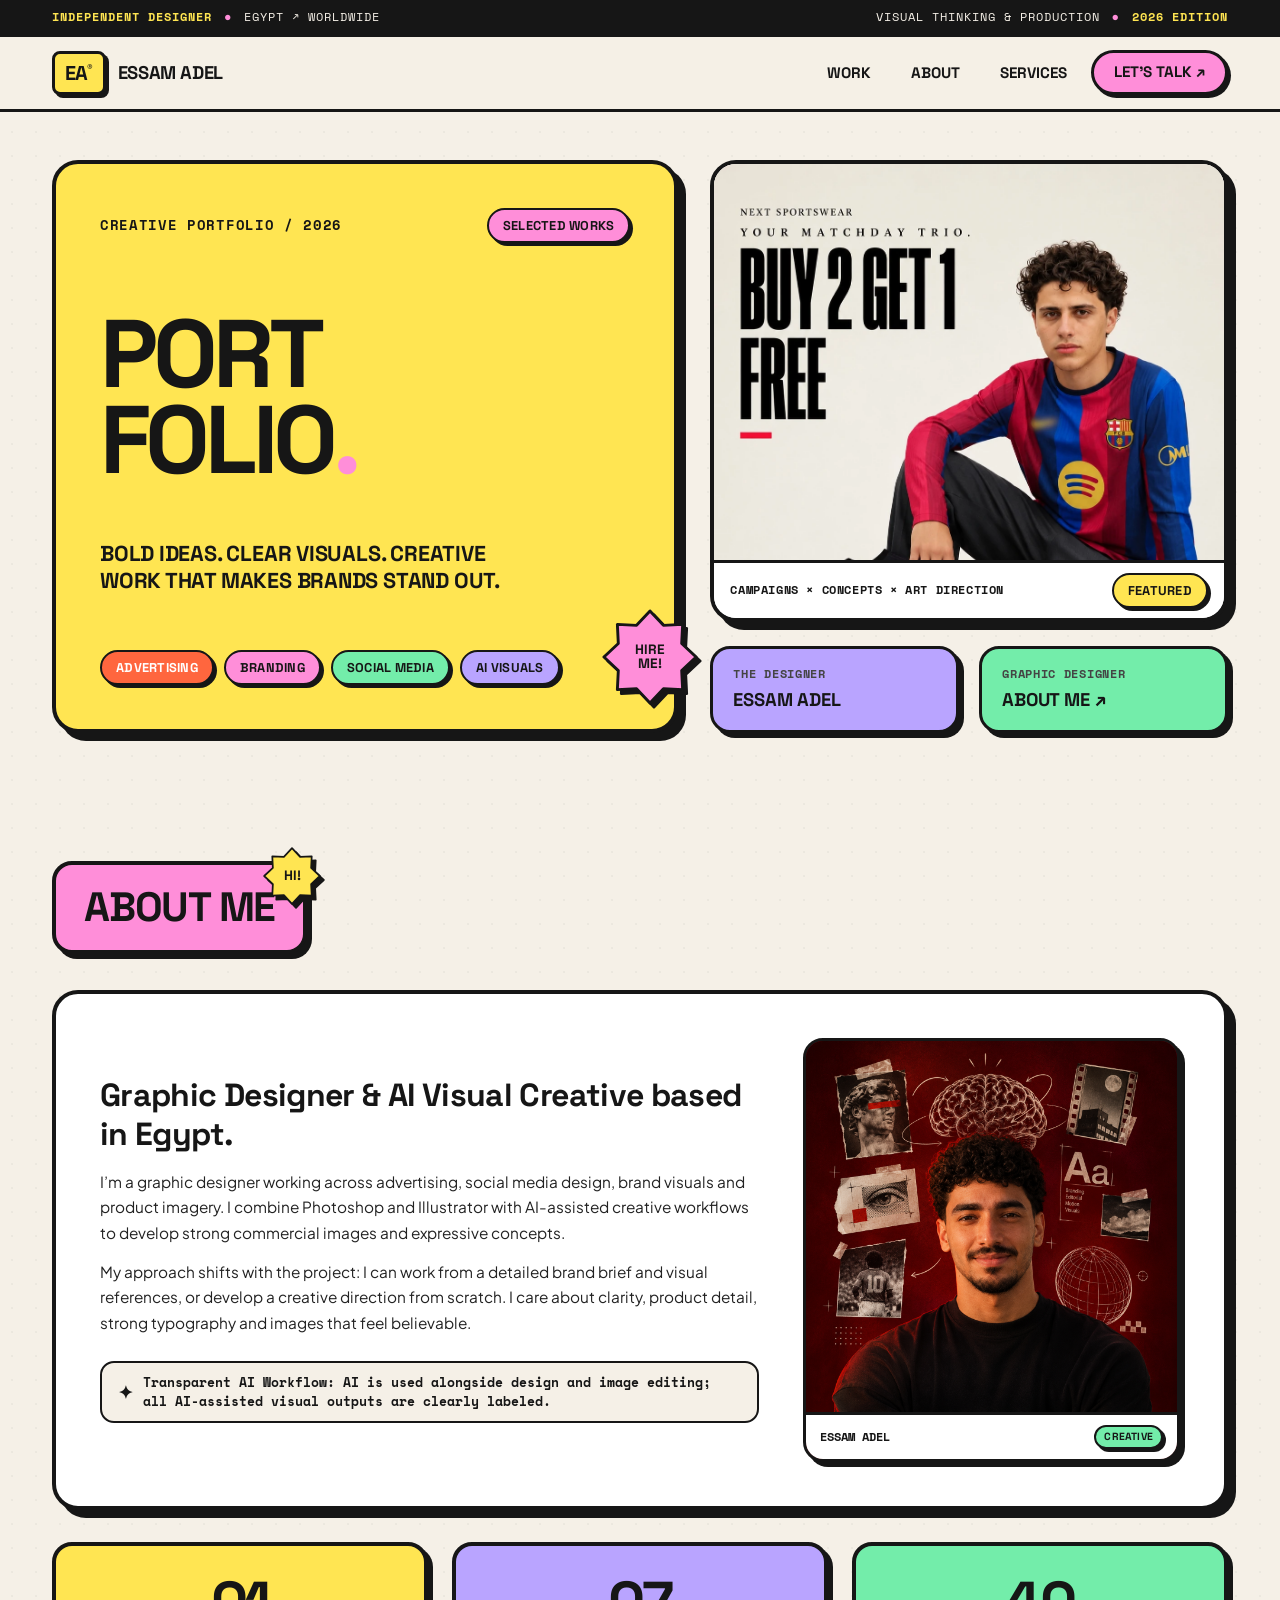
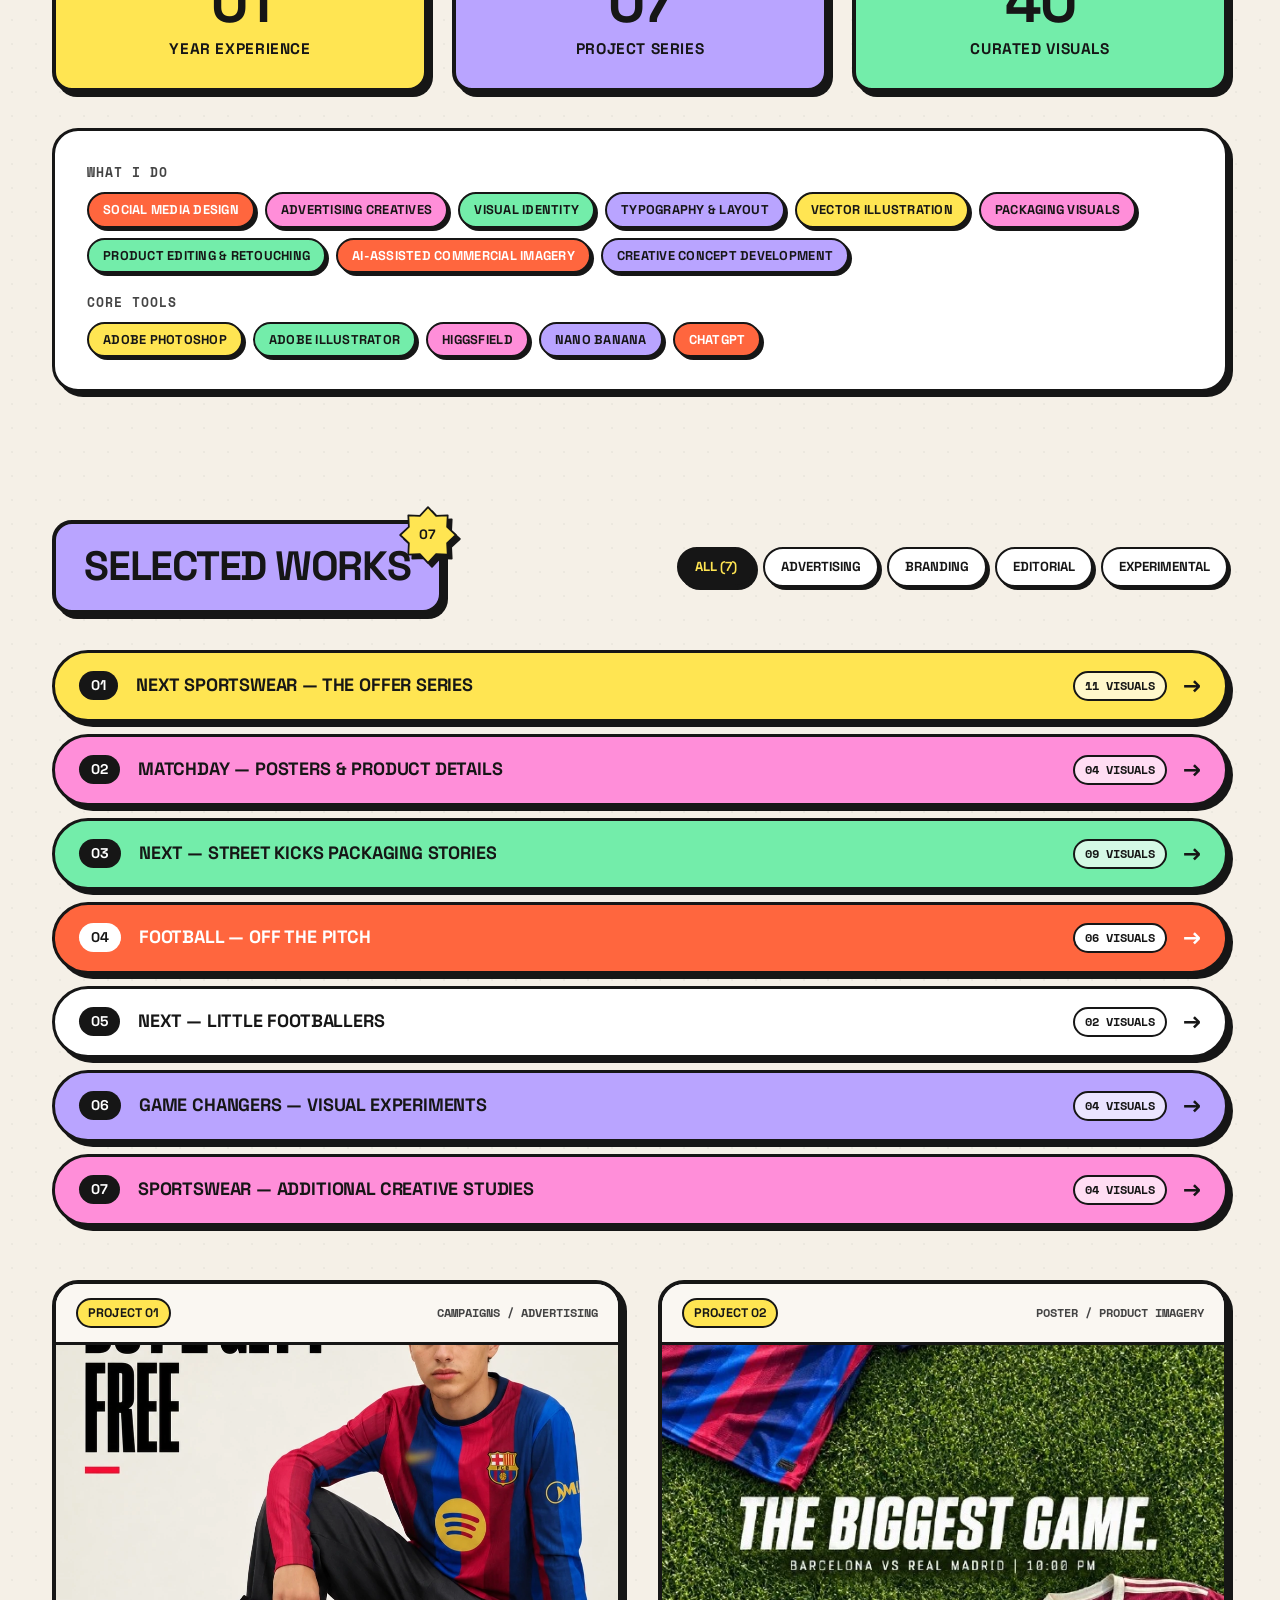
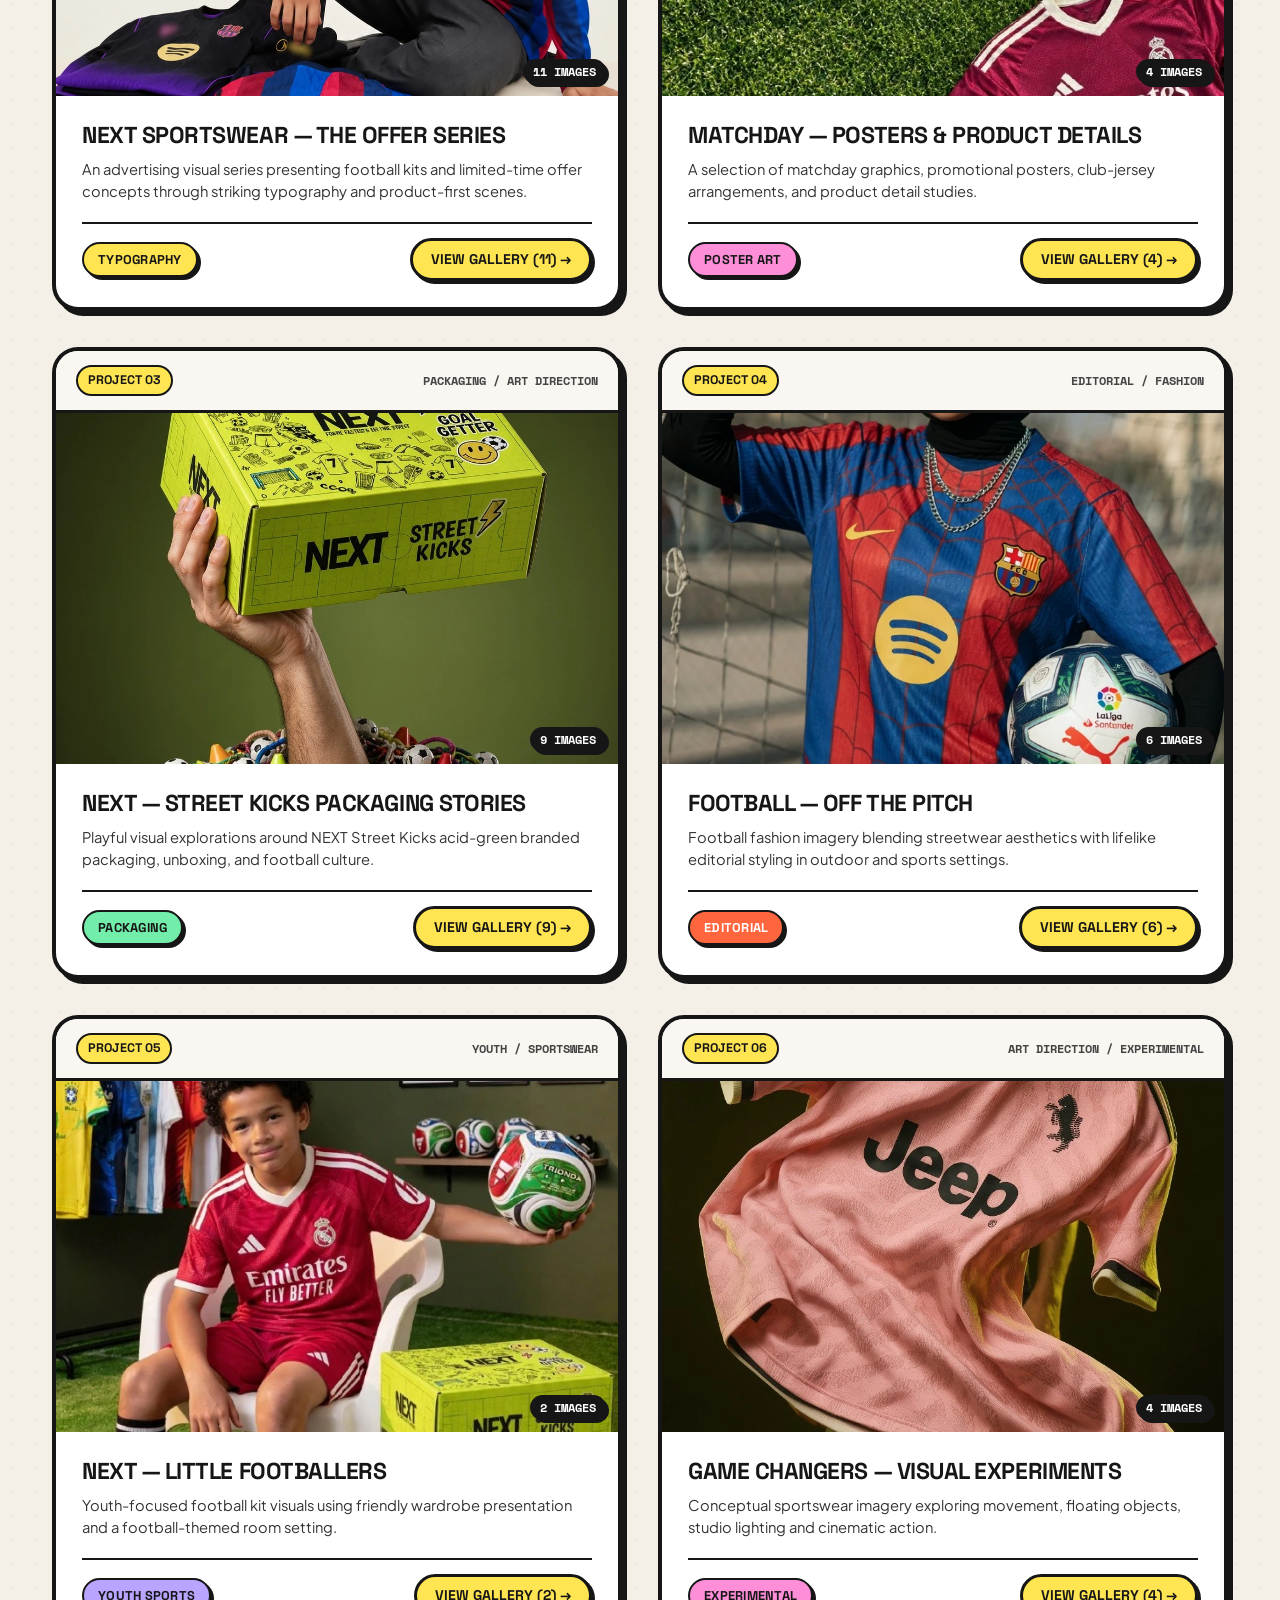
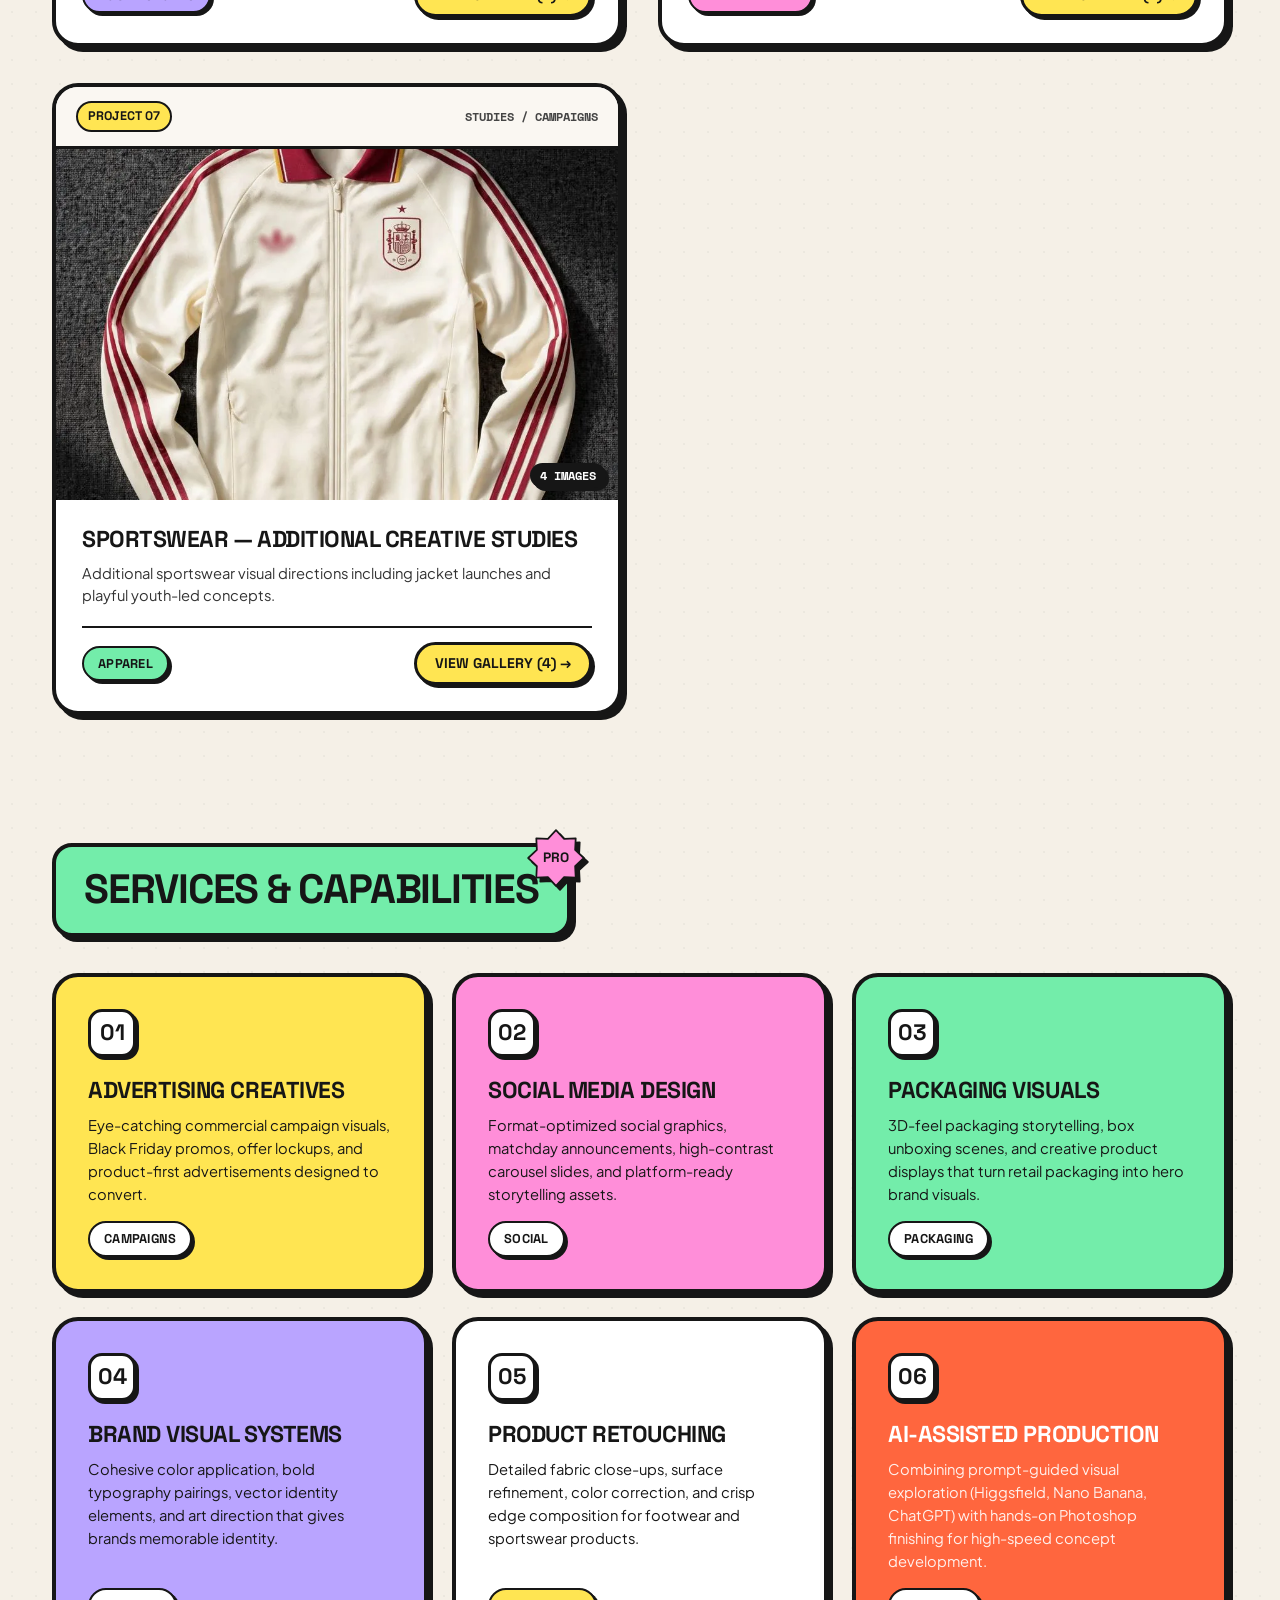
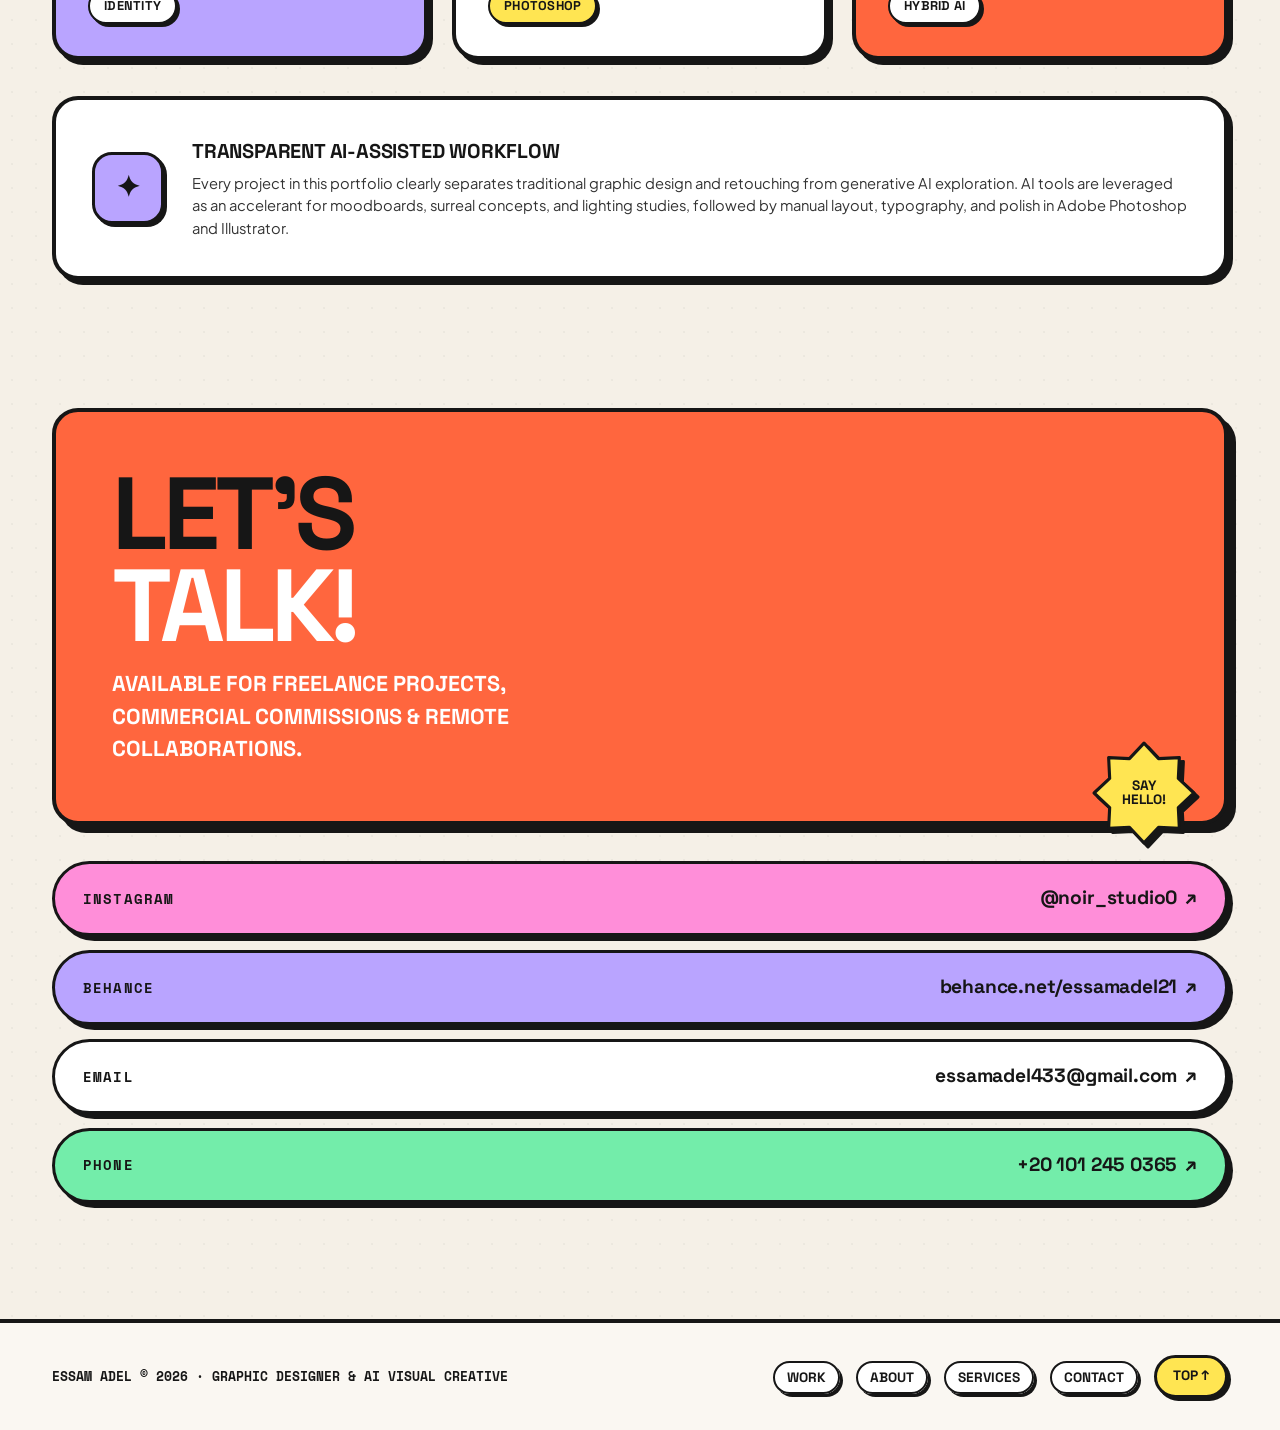
==== index.html @ 29ba4c1a "Fix GitHub Pages relative asset and page paths in index.html" ====
<!DOCTYPE html>
<html lang="en">
<head>
  <meta charset="UTF-8">
  <meta name="viewport" content="width=device-width, initial-scale=1.0">
  <title>Essam Adel — Graphic Designer & AI Visual Creative</title>
  <meta name="description" content="Portfolio of Essam Adel, Graphic Designer & AI Visual Creative based in Egypt. Specializing in advertising creatives, social media design, brand imagery, and AI-assisted commercial visuals.">
  <meta name="keywords" content="Essam Adel, Graphic Designer, AI Visual Creative, Sportswear Design, Advertising Creatives, Egypt Designer, Photoshop, Illustrator, Higgsfield">
  <meta name="author" content="Essam Adel">

  <!-- Open Graph / Meta -->
  <meta property="og:type" content="website">
  <meta property="og:title" content="Essam Adel — Graphic Designer & AI Visual Creative">
  <meta property="og:description" content="Bold ideas. Clear visuals. Creative work that makes brands stand out. 8 project series across 43 curated visuals.">
  <meta property="og:image" content="assets/images/barcelona-buy2get1.webp">

  <!-- Favicon -->
  <link rel="icon" type="image/svg+xml" href="data:image/svg+xml,<svg xmlns='http://www.w3.org/2000/svg' viewBox='0 0 32 32'><rect width='32' height='32' rx='6' fill='%23FFE552' stroke='%23161616' stroke-width='3'/><text x='16' y='22' font-family='sans-serif' font-weight='900' font-size='16' text-anchor='middle' fill='%23161616'>EA</text></svg>">

  <!-- Stylesheet -->
  <link rel="stylesheet" href="styles.css">
</head>
<body>

  <!-- Top Announcement Ticker -->
  <aside class="top-ticker" aria-label="Announcement">
    <div class="container top-ticker-content">
      <div>
        <span class="ticker-accent">INDEPENDENT DESIGNER</span>
        <span class="ticker-dot">●</span>
        <span>EGYPT ↗ WORLDWIDE</span>
      </div>
      <div>
        <span>VISUAL THINKING &amp; PRODUCTION</span>
        <span class="ticker-dot">●</span>
        <span class="ticker-accent">2026 EDITION</span>
      </div>
    </div>
  </aside>

  <!-- Sticky Header -->
  <header class="site-header" id="top">
    <div class="container header-inner">
      <a href="index.html" class="logo-badge" aria-label="Essam Adel Home">
        <span class="ea-mark">EA<sup>®</sup></span>
        <span class="logo-name">ESSAM ADEL</span>
      </a>

      <!-- Desktop & Mobile Nav Menu -->
      <nav class="nav-menu-wrapper" aria-label="Main navigation">
        <ul class="nav-links">
          <li><a href="#work" class="nav-link">Work</a></li>
          <li><a href="#about" class="nav-link">About</a></li>
          <li><a href="#services" class="nav-link">Services</a></li>
          <li><a href="#contact" class="nav-cta">Let's Talk ↗</a></li>
        </ul>
      </nav>

      <!-- Mobile Hamburger Toggle -->
      <button class="mobile-toggle" type="button" aria-label="Toggle navigation menu" aria-expanded="false">
        <span></span>
        <span></span>
        <span></span>
      </button>
    </div>
  </header>

  <main>
    <!-- =======================================================================
         SECTION 1: HERO / COVER (Inspired by Reference Panel 1)
         ======================================================================= -->
    <section class="hero-section" aria-labelledby="hero-heading">
      <div class="container hero-grid">
        
        <!-- Left Giant Yellow Poster Card -->
        <article class="hero-yellow-card">
          <div class="hero-meta-top">
            <span class="hero-meta-tag">CREATIVE PORTFOLIO / 2026</span>
            <span class="pill-tag pink">SELECTED WORKS</span>
          </div>

          <h1 class="hero-main-title" id="hero-heading">
            PORT<br>FOLIO<span class="dot">.</span>
          </h1>

          <p class="hero-tagline">
            Bold ideas. Clear visuals. Creative work that makes brands stand out.
          </p>

          <div class="hero-tag-pills">
            <span class="pill-tag orange">Advertising</span>
            <span class="pill-tag pink">Branding</span>
            <span class="pill-tag mint">Social Media</span>
            <span class="pill-tag lavender">AI Visuals</span>
          </div>

          <!-- Overlapping Pink Starburst Sticker -->
          <div class="starburst-sticker hero-sticker-hire" aria-hidden="true">
            <svg viewBox="0 0 100 100">
              <polygon points="98,50 83,64 84,84 64,83 50,98 36,83 16,84 17,64 2,50 17,36 16,16 36,17 50,2 64,17 84,16 83,36" fill="#FF8ED9" stroke="#161616" stroke-width="3" stroke-linejoin="round"/>
            </svg>
            <span>HIRE<br>ME!</span>
          </div>
        </article>

        <!-- Right Hero Visual Stack -->
        <div class="hero-visual-stack">
          <div class="hero-image-frame">
            <div class="hero-image-wrap">
              <img src="barcelona-buy2get1.webp" 
                   alt="Barcelona Buy 2 Get 1 Free promotional creative by Essam Adel" 
                   width="1123" height="1400"
                   fetchpriority="high">
            </div>
            <div class="hero-image-caption-bar">
              <span>CAMPAIGNS × CONCEPTS × ART DIRECTION</span>
              <span class="pill-tag yellow">FEATURED</span>
            </div>
          </div>

          <!-- Subcards Row -->
          <div class="hero-subcards-row">
            <div class="hero-subcard lavender">
              <span class="subcard-label">THE DESIGNER</span>
              <span class="subcard-val">ESSAM ADEL</span>
            </div>
            <a href="#about" class="hero-subcard mint" aria-label="Learn more about Essam Adel">
              <span class="subcard-label">GRAPHIC DESIGNER</span>
              <span class="subcard-val">ABOUT ME ↗</span>
            </a>
          </div>
        </div>

      </div>
    </section>

    <!-- =======================================================================
         SECTION 2: ABOUT ME (Inspired by Reference Panel 2)
         ======================================================================= -->
    <section class="about-section" id="about" aria-labelledby="about-heading">
      <div class="container">
        
        <!-- Section Header Tab -->
        <div class="section-header-tab pink">
          <h2 class="section-title" id="about-heading">ABOUT ME</h2>
          <div class="starburst-sticker section-tab-sticker" aria-hidden="true">
            <svg viewBox="0 0 100 100">
              <polygon points="98,50 83,64 84,84 64,83 50,98 36,83 16,84 17,64 2,50 17,36 16,16 36,17 50,2 64,17 84,16 83,36" fill="#FFE552" stroke="#161616" stroke-width="3" stroke-linejoin="round"/>
            </svg>
            <span>HI!</span>
          </div>
        </div>

        <!-- White About Card -->
        <div class="about-card-white">
          <div class="about-grid-content">
            <div class="about-text-content">
              <h3 class="about-headline">
                Graphic Designer &amp; AI Visual Creative based in Egypt.
              </h3>
              <div class="about-body-text">
                <p>
                  I’m a graphic designer working across advertising, social media design, brand visuals and product imagery. I combine Photoshop and Illustrator with AI-assisted creative workflows to develop strong commercial images and expressive concepts.
                </p>
                <p>
                  My approach shifts with the project: I can work from a detailed brand brief and visual references, or develop a creative direction from scratch. I care about clarity, product detail, strong typography and images that feel believable.
                </p>
              </div>

              <div class="about-disclosure-pill">
                <span style="font-size:1.1rem">✦</span>
                <span>Transparent AI Workflow: AI is used alongside design and image editing; all AI-assisted visual outputs are clearly labeled.</span>
              </div>
            </div>

            <!-- Portrait Card with Essam Adel -->
            <div class="about-portrait-card">
              <div class="portrait-img-wrap">
                <img src="profile-picture.png" 
                     alt="Essam Adel portrait" 
                     width="1254" height="1254"
                     loading="lazy">
              </div>
              <div class="portrait-badge-bar">
                <span>ESSAM ADEL</span>
                <span class="pill-tag mint" style="font-size:0.65rem; padding: 2px 8px;">CREATIVE</span>
              </div>
            </div>
          </div>
        </div>

        <!-- 3 Stat Cards Row -->
        <div class="stats-row">
          <div class="stat-card yellow">
            <div class="stat-number">01</div>
            <div class="stat-label">YEAR EXPERIENCE</div>
          </div>
          <div class="stat-card lavender">
            <div class="stat-number">07</div>
            <div class="stat-label">PROJECT SERIES</div>
          </div>
          <div class="stat-card mint">
            <div class="stat-number">40</div>
            <div class="stat-label">CURATED VISUALS</div>
          </div>
        </div>

        <!-- Skills & Tools Block -->
        <div class="skills-block">
          <div>
            <h4 class="skills-group-title">WHAT I DO</h4>
            <div class="skills-pill-wrap">
              <span class="pill-tag orange">Social Media Design</span>
              <span class="pill-tag pink">Advertising Creatives</span>
              <span class="pill-tag mint">Visual Identity</span>
              <span class="pill-tag lavender">Typography &amp; Layout</span>
              <span class="pill-tag yellow">Vector Illustration</span>
              <span class="pill-tag pink">Packaging Visuals</span>
              <span class="pill-tag mint">Product Editing &amp; Retouching</span>
              <span class="pill-tag orange">AI-Assisted Commercial Imagery</span>
              <span class="pill-tag lavender">Creative Concept Development</span>
            </div>
          </div>

          <div>
            <h4 class="skills-group-title">CORE TOOLS</h4>
            <div class="skills-pill-wrap">
              <span class="pill-tag yellow">Adobe Photoshop</span>
              <span class="pill-tag mint">Adobe Illustrator</span>
              <span class="pill-tag pink">Higgsfield</span>
              <span class="pill-tag lavender">Nano Banana</span>
              <span class="pill-tag orange">ChatGPT</span>
            </div>
          </div>
        </div>

      </div>
    </section>

    <!-- =======================================================================
         SECTION 3: SELECTED WORKS (Inspired by Reference Panel 3)
         ======================================================================= -->
    <section class="works-section" id="work" aria-labelledby="works-heading">
      <div class="container">
        
        <div class="works-header-row">
          <div class="section-header-tab lavender" style="margin-bottom: 0;">
            <h2 class="section-title" id="works-heading">SELECTED WORKS</h2>
            <div class="starburst-sticker section-tab-sticker" aria-hidden="true">
              <svg viewBox="0 0 100 100">
                <polygon points="98,50 83,64 84,84 64,83 50,98 36,83 16,84 17,64 2,50 17,36 16,16 36,17 50,2 64,17 84,16 83,36" fill="#FFE552" stroke="#161616" stroke-width="3" stroke-linejoin="round"/>
              </svg>
              <span>07</span>
            </div>
          </div>

          <!-- Category Filters -->
          <div class="work-filters" role="toolbar" aria-label="Project filter options">
            <button type="button" class="filter-btn active" data-filter="all">All (7)</button>
            <button type="button" class="filter-btn" data-filter="advertising">Advertising</button>
            <button type="button" class="filter-btn" data-filter="branding">Branding</button>
            <button type="button" class="filter-btn" data-filter="editorial">Editorial</button>
            <button type="button" class="filter-btn" data-filter="experimental">Experimental</button>
          </div>
        </div>

        <!-- 7 Horizontal Numbered Bars (Direct Reference Panel 3 Layout) -->
        <div class="project-bars-list" role="navigation" aria-label="Direct project links">
          
          <a href="next-campaigns.html" class="project-bar-item c-yellow" data-category="advertising">
            <div class="bar-left">
              <span class="bar-num">01</span>
              <span class="bar-title">NEXT SPORTSWEAR — THE OFFER SERIES</span>
            </div>
            <div class="bar-right">
              <span class="bar-count-badge">11 VISUALS</span>
              <span class="bar-arrow">→</span>
            </div>
          </a>

          <a href="matchday-design.html" class="project-bar-item c-pink" data-category="advertising">
            <div class="bar-left">
              <span class="bar-num">02</span>
              <span class="bar-title">MATCHDAY — POSTERS &amp; PRODUCT DETAILS</span>
            </div>
            <div class="bar-right">
              <span class="bar-count-badge">04 VISUALS</span>
              <span class="bar-arrow">→</span>
            </div>
          </a>

          <a href="street-kicks.html" class="project-bar-item c-mint" data-category="branding">
            <div class="bar-left">
              <span class="bar-num">03</span>
              <span class="bar-title">NEXT — STREET KICKS PACKAGING STORIES</span>
            </div>
            <div class="bar-right">
              <span class="bar-count-badge">09 VISUALS</span>
              <span class="bar-arrow">→</span>
            </div>
          </a>

          <a href="football-editorial.html" class="project-bar-item c-orange" data-category="editorial">
            <div class="bar-left">
              <span class="bar-num">04</span>
              <span class="bar-title">FOOTBALL — OFF THE PITCH</span>
            </div>
            <div class="bar-right">
              <span class="bar-count-badge">06 VISUALS</span>
              <span class="bar-arrow">→</span>
            </div>
          </a>

          <a href="kids-collection.html" class="project-bar-item c-white" data-category="editorial">
            <div class="bar-left">
              <span class="bar-num">05</span>
              <span class="bar-title">NEXT — LITTLE FOOTBALLERS</span>
            </div>
            <div class="bar-right">
              <span class="bar-count-badge">02 VISUALS</span>
              <span class="bar-arrow">→</span>
            </div>
          </a>

          <a href="visual-experiments.html" class="project-bar-item c-lavender" data-category="experimental">
            <div class="bar-left">
              <span class="bar-num">06</span>
              <span class="bar-title">GAME CHANGERS — VISUAL EXPERIMENTS</span>
            </div>
            <div class="bar-right">
              <span class="bar-count-badge">04 VISUALS</span>
              <span class="bar-arrow">→</span>
            </div>
          </a>

          <a href="sportswear-archive.html" class="project-bar-item c-pink" data-category="experimental">
            <div class="bar-left">
              <span class="bar-num">07</span>
              <span class="bar-title">SPORTSWEAR — ADDITIONAL CREATIVE STUDIES</span>
            </div>
            <div class="bar-right">
              <span class="bar-count-badge">04 VISUALS</span>
              <span class="bar-arrow">→</span>
            </div>
          </a>

        </div>

        <!-- ===================================================================
             VISUAL PROJECT CARDS GRID (All 8 Projects Featured Visually)
             =================================================================== -->
        <div class="project-cards-grid">
          
          <!-- Card 01 -->
          <article class="project-card" data-category="advertising">
            <div class="project-card-header">
              <span class="card-num-pill">PROJECT 01</span>
              <span class="card-cat-pill">CAMPAIGNS / ADVERTISING</span>
            </div>
            <div class="project-card-thumb">
              <img src="barcelona-buy2get1.webp" 
                   alt="NEXT Sportswear Offer Series promotional visual" 
                   loading="lazy" width="1123" height="1400">
              <span class="card-overlay-badge">11 IMAGES</span>
            </div>
            <div class="project-card-body">
              <div>
                <h3 class="project-card-title">NEXT SPORTSWEAR — THE OFFER SERIES</h3>
                <p class="project-card-desc">An advertising visual series presenting football kits and limited-time offer concepts through striking typography and product-first scenes.</p>
              </div>
              <div class="project-card-footer">
                <span class="pill-tag yellow">Typography</span>
                <a href="next-campaigns.html" class="card-view-btn">View Gallery (11) →</a>
              </div>
            </div>
          </article>

          <!-- Card 02 -->
          <article class="project-card" data-category="advertising">
            <div class="project-card-header">
              <span class="card-num-pill">PROJECT 02</span>
              <span class="card-cat-pill">POSTER / PRODUCT IMAGERY</span>
            </div>
            <div class="project-card-thumb">
              <img src="el-clasico-matchday.webp" 
                   alt="Matchday Posters and Product Details by Essam Adel" 
                   loading="lazy" width="640" height="800">
              <span class="card-overlay-badge">4 IMAGES</span>
            </div>
            <div class="project-card-body">
              <div>
                <h3 class="project-card-title">MATCHDAY — POSTERS &amp; PRODUCT DETAILS</h3>
                <p class="project-card-desc">A selection of matchday graphics, promotional posters, club-jersey arrangements, and product detail studies.</p>
              </div>
              <div class="project-card-footer">
                <span class="pill-tag pink">Poster Art</span>
                <a href="matchday-design.html" class="card-view-btn">View Gallery (4) →</a>
              </div>
            </div>
          </article>

          <!-- Card 03 -->
          <article class="project-card" data-category="branding">
            <div class="project-card-header">
              <span class="card-num-pill">PROJECT 03</span>
              <span class="card-cat-pill">PACKAGING / ART DIRECTION</span>
            </div>
            <div class="project-card-thumb">
              <img src="street-kicks-box-hero.webp" 
                   alt="NEXT Street Kicks Packaging Stories" 
                   loading="lazy" width="1024" height="1024">
              <span class="card-overlay-badge">9 IMAGES</span>
            </div>
            <div class="project-card-body">
              <div>
                <h3 class="project-card-title">NEXT — STREET KICKS PACKAGING STORIES</h3>
                <p class="project-card-desc">Playful visual explorations around NEXT Street Kicks acid-green branded packaging, unboxing, and football culture.</p>
              </div>
              <div class="project-card-footer">
                <span class="pill-tag mint">Packaging</span>
                <a href="street-kicks.html" class="card-view-btn">View Gallery (9) →</a>
              </div>
            </div>
          </article>

          <!-- Card 04 -->
          <article class="project-card" data-category="editorial">
            <div class="project-card-header">
              <span class="card-num-pill">PROJECT 04</span>
              <span class="card-cat-pill">EDITORIAL / FASHION</span>
            </div>
            <div class="project-card-thumb">
              <img src="barcelona-pitchside.webp" 
                   alt="Football Off The Pitch editorial visual" 
                   loading="lazy" width="784" height="1328">
              <span class="card-overlay-badge">6 IMAGES</span>
            </div>
            <div class="project-card-body">
              <div>
                <h3 class="project-card-title">FOOTBALL — OFF THE PITCH</h3>
                <p class="project-card-desc">Football fashion imagery blending streetwear aesthetics with lifelike editorial styling in outdoor and sports settings.</p>
              </div>
              <div class="project-card-footer">
                <span class="pill-tag orange">Editorial</span>
                <a href="football-editorial.html" class="card-view-btn">View Gallery (6) →</a>
              </div>
            </div>
          </article>

          <!-- Card 05 -->
          <article class="project-card" data-category="editorial">
            <div class="project-card-header">
              <span class="card-num-pill">PROJECT 05</span>
              <span class="card-cat-pill">YOUTH / SPORTSWEAR</span>
            </div>
            <div class="project-card-thumb">
              <img src="kids-madrid-room.webp" 
                   alt="NEXT Little Footballers kids room concept" 
                   loading="lazy" width="642" height="800">
              <span class="card-overlay-badge">2 IMAGES</span>
            </div>
            <div class="project-card-body">
              <div>
                <h3 class="project-card-title">NEXT — LITTLE FOOTBALLERS</h3>
                <p class="project-card-desc">Youth-focused football kit visuals using friendly wardrobe presentation and a football-themed room setting.</p>
              </div>
              <div class="project-card-footer">
                <span class="pill-tag lavender">Youth Sports</span>
                <a href="kids-collection.html" class="card-view-btn">View Gallery (2) →</a>
              </div>
            </div>
          </article>

          <!-- Card 06 -->
          <article class="project-card" data-category="experimental">
            <div class="project-card-header">
              <span class="card-num-pill">PROJECT 06</span>
              <span class="card-cat-pill">ART DIRECTION / EXPERIMENTAL</span>
            </div>
            <div class="project-card-thumb">
              <img src="juventus-floating-jersey.webp" 
                   alt="Game Changers surreal floating jersey visual" 
                   loading="lazy" width="881" height="1279">
              <span class="card-overlay-badge">4 IMAGES</span>
            </div>
            <div class="project-card-body">
              <div>
                <h3 class="project-card-title">GAME CHANGERS — VISUAL EXPERIMENTS</h3>
                <p class="project-card-desc">Conceptual sportswear imagery exploring movement, floating objects, studio lighting and cinematic action.</p>
              </div>
              <div class="project-card-footer">
                <span class="pill-tag pink">Experimental</span>
                <a href="visual-experiments.html" class="card-view-btn">View Gallery (4) →</a>
              </div>
            </div>
          </article>

          <!-- Card 07 -->
          <article class="project-card" data-category="experimental">
            <div class="project-card-header">
              <span class="card-num-pill">PROJECT 07</span>
              <span class="card-cat-pill">STUDIES / CAMPAIGNS</span>
            </div>
            <div class="project-card-thumb">
              <img src="spain-track-jacket.webp" 
                   alt="Sportswear Additional Creative Studies" 
                   loading="lazy" width="800" height="800">
              <span class="card-overlay-badge">4 IMAGES</span>
            </div>
            <div class="project-card-body">
              <div>
                <h3 class="project-card-title">SPORTSWEAR — ADDITIONAL CREATIVE STUDIES</h3>
                <p class="project-card-desc">Additional sportswear visual directions including jacket launches and playful youth-led concepts.</p>
              </div>
              <div class="project-card-footer">
                <span class="pill-tag mint">Apparel</span>
                <a href="sportswear-archive.html" class="card-view-btn">View Gallery (4) →</a>
              </div>
            </div>
          </article>

        </div>

      </div>
    </section>

    <!-- =======================================================================
         SECTION 4: SERVICES & TOOLS
         ======================================================================= -->
    <section class="services-section" id="services" aria-labelledby="services-heading">
      <div class="container">
        
        <div class="section-header-tab mint">
          <h2 class="section-title" id="services-heading">SERVICES &amp; CAPABILITIES</h2>
          <div class="starburst-sticker section-tab-sticker" aria-hidden="true">
            <svg viewBox="0 0 100 100">
              <polygon points="98,50 83,64 84,84 64,83 50,98 36,83 16,84 17,64 2,50 17,36 16,16 36,17 50,2 64,17 84,16 83,36" fill="#FF8ED9" stroke="#161616" stroke-width="3" stroke-linejoin="round"/>
            </svg>
            <span>PRO</span>
          </div>
        </div>

        <div class="services-grid">
          
          <div class="service-card yellow">
            <div>
              <div class="service-icon-box">01</div>
              <h3 class="service-title">Advertising Creatives</h3>
              <p class="service-desc">Eye-catching commercial campaign visuals, Black Friday promos, offer lockups, and product-first advertisements designed to convert.</p>
            </div>
            <span class="pill-tag white" style="margin-top: 16px; align-self: flex-start;">Campaigns</span>
          </div>

          <div class="service-card pink">
            <div>
              <div class="service-icon-box">02</div>
              <h3 class="service-title">Social Media Design</h3>
              <p class="service-desc">Format-optimized social graphics, matchday announcements, high-contrast carousel slides, and platform-ready storytelling assets.</p>
            </div>
            <span class="pill-tag white" style="margin-top: 16px; align-self: flex-start;">Social</span>
          </div>

          <div class="service-card mint">
            <div>
              <div class="service-icon-box">03</div>
              <h3 class="service-title">Packaging Visuals</h3>
              <p class="service-desc">3D-feel packaging storytelling, box unboxing scenes, and creative product displays that turn retail packaging into hero brand visuals.</p>
            </div>
            <span class="pill-tag white" style="margin-top: 16px; align-self: flex-start;">Packaging</span>
          </div>

          <div class="service-card lavender">
            <div>
              <div class="service-icon-box">04</div>
              <h3 class="service-title">Brand Visual Systems</h3>
              <p class="service-desc">Cohesive color application, bold typography pairings, vector identity elements, and art direction that gives brands memorable identity.</p>
            </div>
            <span class="pill-tag white" style="margin-top: 16px; align-self: flex-start;">Identity</span>
          </div>

          <div class="service-card white">
            <div>
              <div class="service-icon-box">05</div>
              <h3 class="service-title">Product Retouching</h3>
              <p class="service-desc">Detailed fabric close-ups, surface refinement, color correction, and crisp edge composition for footwear and sportswear products.</p>
            </div>
            <span class="pill-tag yellow" style="margin-top: 16px; align-self: flex-start;">Photoshop</span>
          </div>

          <div class="service-card orange">
            <div>
              <div class="service-icon-box">06</div>
              <h3 class="service-title">AI-Assisted Production</h3>
              <p class="service-desc">Combining prompt-guided visual exploration (Higgsfield, Nano Banana, ChatGPT) with hands-on Photoshop finishing for high-speed concept development.</p>
            </div>
            <span class="pill-tag white" style="margin-top: 16px; align-self: flex-start;">Hybrid AI</span>
          </div>

        </div>

        <!-- AI Transparency & Workflow Banner -->
        <div class="ai-transparency-card">
          <div class="ai-icon-large" aria-hidden="true">✦</div>
          <div>
            <h3 class="ai-text-headline">Transparent AI-Assisted Workflow</h3>
            <p class="ai-text-body">
              Every project in this portfolio clearly separates traditional graphic design and retouching from generative AI exploration. AI tools are leveraged as an accelerant for moodboards, surreal concepts, and lighting studies, followed by manual layout, typography, and polish in Adobe Photoshop and Illustrator.
            </p>
          </div>
        </div>

      </div>
    </section>

    <!-- =======================================================================
         SECTION 5: CONTACT / LET'S TALK! (Inspired by Reference Panel 6)
         ======================================================================= -->
    <section class="contact-section" id="contact" aria-labelledby="contact-heading">
      <div class="container">
        
        <!-- Big Vivid Orange Banner -->
        <div class="contact-orange-hero">
          <h2 class="contact-hero-title" id="contact-heading">
            <span class="dark-word">LET'S</span>
            <span class="light-word">TALK!</span>
          </h2>
          <p class="contact-hero-sub">
            Available for freelance projects, commercial commissions &amp; remote collaborations.
          </p>

          <!-- Yellow Starburst Sticker -->
          <div class="starburst-sticker contact-sticker-hello" aria-hidden="true">
            <svg viewBox="0 0 100 100">
              <polygon points="98,50 83,64 84,84 64,83 50,98 36,83 16,84 17,64 2,50 17,36 16,16 36,17 50,2 64,17 84,16 83,36" fill="#FFE552" stroke="#161616" stroke-width="3" stroke-linejoin="round"/>
            </svg>
            <span>SAY<br>HELLO!</span>
          </div>
        </div>

        <!-- 4 Rounded Contact Rows -->
        <div class="contact-rows-list">
          
          <a href="https://www.instagram.com/noir_studio0/" target="_blank" rel="noopener noreferrer" class="contact-row-card pink">
            <span class="contact-row-label">INSTAGRAM</span>
            <span class="contact-row-value">
              <span>@noir_studio0</span>
              <span aria-hidden="true">↗</span>
            </span>
          </a>

          <a href="https://www.behance.net/essamadel21" target="_blank" rel="noopener noreferrer" class="contact-row-card lavender">
            <span class="contact-row-label">BEHANCE</span>
            <span class="contact-row-value">
              <span>behance.net/essamadel21</span>
              <span aria-hidden="true">↗</span>
            </span>
          </a>

          <a href="mailto:essamadel433@gmail.com" class="contact-row-card white">
            <span class="contact-row-label">EMAIL</span>
            <span class="contact-row-value">
              <span>essamadel433@gmail.com</span>
              <span aria-hidden="true">↗</span>
            </span>
          </a>

          <a href="tel:+201012450365" class="contact-row-card mint">
            <span class="contact-row-label">PHONE</span>
            <span class="contact-row-value">
              <span>+20 101 245 0365</span>
              <span aria-hidden="true">↗</span>
            </span>
          </a>

        </div>

      </div>
    </section>
  </main>

  <!-- =======================================================================
       FOOTER
       ======================================================================= -->
  <footer class="site-footer">
    <div class="container footer-inner">
      <div class="footer-copy">
        ESSAM ADEL © 2026 · GRAPHIC DESIGNER &amp; AI VISUAL CREATIVE
      </div>
      <ul class="footer-links">
        <li><a href="#work" class="footer-link">Work</a></li>
        <li><a href="#about" class="footer-link">About</a></li>
        <li><a href="#services" class="footer-link">Services</a></li>
        <li><a href="#contact" class="footer-link">Contact</a></li>
        <li><button type="button" class="back-to-top-btn" aria-label="Scroll back to top">Top ↑</button></li>
      </ul>
    </div>
  </footer>

  <!-- Scripts -->
  <script src="script.js"></script>
</body>
</html>
---- styles.css ----
/* ==========================================================================
   ESSAM ADEL — NEO-BRUTALIST PORTFOLIO DESIGN SYSTEM
   Fresh build from scratch | High contrast, bold geometry, zero dependencies
   ========================================================================== */

@import url('https://fonts.googleapis.com/css2?family=Plus+Jakarta+Sans:wght@500;600;700;800&family=Space+Grotesk:wght@600;700;800;900&family=Space+Mono:wght@700&display=swap');

/* --- CSS Variables & Design Tokens --- */
:root {
  --bg-page: #F5F0E7;
  --bg-paper: #FAF7F2;
  --ink: #161616;
  --ink-light: #444444;
  --white: #FFFFFF;
  
  /* Neo-Brutalist Signature Palette */
  --yellow: #FFE552;
  --yellow-hover: #FEDC2A;
  --pink: #FF8ED9;
  --pink-hover: #FF77D1;
  --lavender: #B9A4FF;
  --lavender-hover: #A68DFF;
  --mint: #73EDAA;
  --mint-hover: #5CE69B;
  --orange: #FF663E;
  --orange-hover: #F25327;

  /* Strokes & Shadows */
  --stroke: 3px solid #161616;
  --stroke-thick: 4px solid #161616;
  --stroke-thin: 2px solid #161616;
  --shadow: 5px 5px 0px #161616;
  --shadow-lg: 8px 8px 0px #161616;
  --shadow-sm: 3px 3px 0px #161616;
  --shadow-hover: 2px 2px 0px #161616;

  /* Radii */
  --radius-xl: 26px;
  --radius-lg: 20px;
  --radius-md: 14px;
  --radius-sm: 8px;
  --radius-pill: 9999px;

  /* Typography */
  --font-display: 'Space Grotesk', -apple-system, BlinkMacSystemFont, 'Segoe UI', Roboto, sans-serif;
  --font-body: 'Plus Jakarta Sans', -apple-system, BlinkMacSystemFont, 'Segoe UI', Roboto, sans-serif;
  --font-mono: 'Space Mono', ui-monospace, SFMono-Regular, Menlo, monospace;

  --max-width: 1240px;
  --header-height: 72px;
}

/* --- Base & Reset --- */
*, *::before, *::after {
  box-sizing: border-box;
  margin: 0;
  padding: 0;
}

html {
  scroll-behavior: smooth;
  font-size: 16px;
  background-color: var(--bg-page);
  color: var(--ink);
  -webkit-font-smoothing: antialiased;
  -moz-osx-font-smoothing: grayscale;
}

body {
  font-family: var(--font-body);
  background-color: var(--bg-page);
  color: var(--ink);
  line-height: 1.5;
  min-height: 100vh;
  position: relative;
  overflow-x: hidden;
  background-image: radial-gradient(rgba(22, 22, 22, 0.04) 1px, transparent 0);
  background-size: 24px 24px;
}

img, picture, video, canvas, svg {
  display: block;
  max-width: 100%;
}

a {
  color: inherit;
  text-decoration: none;
}

button {
  font: inherit;
  background: none;
  border: none;
  cursor: pointer;
  color: inherit;
}

/* Accessible focus ring */
:focus-visible {
  outline: 3px solid var(--ink);
  outline-offset: 3px;
}

/* Container */
.container {
  width: 100%;
  max-width: var(--max-width);
  margin-left: auto;
  margin-right: auto;
  padding-left: clamp(16px, 3.5vw, 32px);
  padding-right: clamp(16px, 3.5vw, 32px);
}

/* ==========================================================================
   TOP ANNOUNCEMENT / TICKER BAR
   ========================================================================== */
.top-ticker {
  background-color: var(--ink);
  color: var(--bg-page);
  font-family: var(--font-mono);
  font-size: 0.78rem;
  letter-spacing: 0.08em;
  text-transform: uppercase;
  padding: 8px 16px;
  border-bottom: 2px solid var(--ink);
  display: flex;
  justify-content: space-between;
  align-items: center;
  position: relative;
  z-index: 50;
  overflow: hidden;
}

.top-ticker-content {
  display: flex;
  gap: 24px;
  align-items: center;
  width: 100%;
  justify-content: space-between;
}

.ticker-accent {
  color: var(--yellow);
  font-weight: 700;
}

.ticker-dot {
  color: var(--pink);
  margin: 0 4px;
}

/* ==========================================================================
   HEADER & NAVIGATION
   ========================================================================== */
.site-header {
  position: sticky;
  top: 0;
  z-index: 40;
  background-color: rgba(245, 240, 231, 0.96);
  backdrop-filter: blur(8px);
  border-bottom: var(--stroke);
  transition: transform 0.2s ease;
}

.header-inner {
  display: flex;
  align-items: center;
  justify-content: space-between;
  height: var(--header-height);
}

.logo-badge {
  display: inline-flex;
  align-items: center;
  gap: 12px;
  text-decoration: none;
}

.ea-mark {
  background-color: var(--yellow);
  color: var(--ink);
  font-family: var(--font-display);
  font-size: 1.25rem;
  font-weight: 900;
  letter-spacing: -0.04em;
  padding: 4px 10px;
  border: var(--stroke);
  border-radius: var(--radius-sm);
  box-shadow: var(--shadow-sm);
  transition: transform 0.15s ease, box-shadow 0.15s ease;
}

.ea-mark sup {
  font-size: 0.55em;
  font-weight: 800;
  top: -0.4em;
}

.logo-badge:hover .ea-mark {
  transform: translate(-2px, -2px);
  box-shadow: var(--shadow);
  background-color: var(--yellow-hover);
}

.logo-name {
  font-family: var(--font-display);
  font-weight: 800;
  font-size: 1.15rem;
  letter-spacing: -0.02em;
  text-transform: uppercase;
}

.nav-links {
  display: flex;
  align-items: center;
  gap: 8px;
  list-style: none;
}

.nav-link {
  font-family: var(--font-display);
  font-weight: 700;
  font-size: 0.95rem;
  text-transform: uppercase;
  padding: 8px 14px;
  border-radius: var(--radius-pill);
  border: 2px solid transparent;
  transition: all 0.15s ease;
}

.nav-link:hover {
  background-color: var(--white);
  border: 2px solid var(--ink);
  box-shadow: var(--shadow-sm);
  transform: translate(-1px, -1px);
}

.nav-cta {
  background-color: var(--pink);
  color: var(--ink);
  font-family: var(--font-display);
  font-weight: 800;
  font-size: 0.95rem;
  text-transform: uppercase;
  padding: 8px 20px;
  border: var(--stroke);
  border-radius: var(--radius-pill);
  box-shadow: var(--shadow-sm);
  display: inline-flex;
  align-items: center;
  gap: 6px;
  transition: all 0.15s ease;
}

.nav-cta:hover {
  transform: translate(-2px, -2px);
  box-shadow: var(--shadow);
  background-color: var(--pink-hover);
}

.nav-cta:active {
  transform: translate(2px, 2px);
  box-shadow: 1px 1px 0px var(--ink);
}

/* Mobile Toggle */
.mobile-toggle {
  display: none;
  flex-direction: column;
  justify-content: center;
  align-items: center;
  gap: 5px;
  width: 44px;
  height: 44px;
  background-color: var(--yellow);
  border: var(--stroke);
  border-radius: var(--radius-sm);
  box-shadow: var(--shadow-sm);
  cursor: pointer;
}

.mobile-toggle span {
  display: block;
  width: 22px;
  height: 3px;
  background-color: var(--ink);
  border-radius: 2px;
  transition: transform 0.2s ease, opacity 0.2s ease;
}

.mobile-toggle.is-open span:nth-child(1) {
  transform: translateY(8px) rotate(45deg);
}
.mobile-toggle.is-open span:nth-child(2) {
  opacity: 0;
}
.mobile-toggle.is-open span:nth-child(3) {
  transform: translateY(-8px) rotate(-45deg);
}

/* ==========================================================================
   HERO / COVER SECTION (Inspired by Reference Panel 1)
   ========================================================================== */
.hero-section {
  padding-top: clamp(28px, 4vw, 48px);
  padding-bottom: clamp(36px, 5vw, 64px);
}

.hero-grid {
  display: grid;
  grid-template-columns: 1.15fr 0.95fr;
  gap: clamp(20px, 3vw, 32px);
  align-items: stretch;
}

/* Left Hero Card - Giant Yellow Poster */
.hero-yellow-card {
  background-color: var(--yellow);
  border: var(--stroke-thick);
  border-radius: var(--radius-xl);
  box-shadow: var(--shadow-lg);
  padding: clamp(24px, 4vw, 44px);
  position: relative;
  display: flex;
  flex-direction: column;
  justify-content: space-between;
  overflow: visible;
}

.hero-meta-top {
  display: flex;
  justify-content: space-between;
  align-items: center;
  margin-bottom: 24px;
}

.hero-meta-tag {
  font-family: var(--font-mono);
  font-size: 0.85rem;
  font-weight: 700;
  letter-spacing: 0.05em;
  text-transform: uppercase;
  color: var(--ink);
}

.hero-main-title {
  font-family: var(--font-display);
  font-size: clamp(3.2rem, 7.5vw, 6.8rem);
  font-weight: 900;
  line-height: 0.9;
  letter-spacing: -0.05em;
  text-transform: uppercase;
  color: var(--ink);
  margin: 16px 0 28px;
  word-break: break-word;
}

.hero-main-title .dot {
  color: var(--pink);
  display: inline-block;
}

.hero-tagline {
  font-family: var(--font-display);
  font-weight: 800;
  font-size: clamp(1.05rem, 1.8vw, 1.35rem);
  line-height: 1.25;
  text-transform: uppercase;
  letter-spacing: -0.01em;
  max-width: 440px;
  margin-bottom: 28px;
}

.hero-tag-pills {
  display: flex;
  flex-wrap: wrap;
  gap: 10px;
}

.pill-tag {
  font-family: var(--font-display);
  font-size: 0.8rem;
  font-weight: 800;
  text-transform: uppercase;
  letter-spacing: 0.02em;
  padding: 6px 14px;
  border: var(--stroke-thin);
  border-radius: var(--radius-pill);
  box-shadow: var(--shadow-sm);
  background-color: var(--white);
  color: var(--ink);
  display: inline-flex;
  align-items: center;
  gap: 4px;
}

.pill-tag.orange { background-color: var(--orange); color: var(--white); }
.pill-tag.pink { background-color: var(--pink); }
.pill-tag.mint { background-color: var(--mint); }
.pill-tag.lavender { background-color: var(--lavender); }
.pill-tag.yellow { background-color: var(--yellow); }

/* Overlapping Starburst Sticker */
.starburst-sticker {
  position: absolute;
  width: 96px;
  height: 96px;
  display: flex;
  align-items: center;
  justify-content: center;
  text-align: center;
  font-family: var(--font-display);
  font-weight: 900;
  font-size: 0.85rem;
  line-height: 1.05;
  text-transform: uppercase;
  color: var(--ink);
  z-index: 10;
  filter: drop-shadow(4px 4px 0px var(--ink));
  transition: transform 0.2s cubic-bezier(0.175, 0.885, 0.32, 1.275);
  cursor: default;
}

.starburst-sticker:hover {
  transform: rotate(8deg) scale(1.06);
}

.starburst-sticker svg {
  position: absolute;
  top: 0;
  left: 0;
  width: 100%;
  height: 100%;
  z-index: -1;
}

.hero-sticker-hire {
  bottom: 24px;
  right: -24px;
}

/* Right Hero Visual Stack */
.hero-visual-stack {
  display: flex;
  flex-direction: column;
  gap: clamp(16px, 2.5vw, 24px);
}

.hero-image-frame {
  background-color: var(--white);
  border: var(--stroke-thick);
  border-radius: var(--radius-xl);
  box-shadow: var(--shadow-lg);
  overflow: hidden;
  position: relative;
  display: flex;
  flex-direction: column;
}

.hero-image-wrap {
  width: 100%;
  height: clamp(340px, 44vh, 480px);
  position: relative;
  background-color: #ECE7DE;
  overflow: hidden;
}

.hero-image-wrap img {
  width: 100%;
  height: 100%;
  object-fit: cover;
  object-position: center top;
  transition: transform 0.4s ease;
}

.hero-image-frame:hover .hero-image-wrap img {
  transform: scale(1.02);
}

.hero-image-caption-bar {
  padding: 10px 16px;
  background-color: var(--white);
  border-top: var(--stroke);
  display: flex;
  justify-content: space-between;
  align-items: center;
  font-family: var(--font-mono);
  font-size: 0.75rem;
  font-weight: 700;
  letter-spacing: 0.05em;
  text-transform: uppercase;
}

.hero-subcards-row {
  display: grid;
  grid-template-columns: 1fr 1fr;
  gap: clamp(12px, 2vw, 20px);
}

.hero-subcard {
  padding: 16px 20px;
  border: var(--stroke);
  border-radius: var(--radius-lg);
  box-shadow: var(--shadow);
  display: flex;
  flex-direction: column;
  justify-content: center;
  transition: transform 0.15s ease, box-shadow 0.15s ease;
}

.hero-subcard:hover {
  transform: translate(-2px, -2px);
  box-shadow: var(--shadow-lg);
}

.hero-subcard.lavender { background-color: var(--lavender); }
.hero-subcard.mint { background-color: var(--mint); }
.hero-subcard.white { background-color: var(--white); }

.subcard-label {
  font-family: var(--font-mono);
  font-size: 0.72rem;
  font-weight: 700;
  letter-spacing: 0.06em;
  text-transform: uppercase;
  color: var(--ink-light);
  margin-bottom: 4px;
}

.subcard-val {
  font-family: var(--font-display);
  font-weight: 800;
  font-size: 1.15rem;
  letter-spacing: -0.01em;
  text-transform: uppercase;
  display: flex;
  align-items: center;
  justify-content: space-between;
}

/* ==========================================================================
   SECTION COMMON HEADERS (Tabs & Badges)
   ========================================================================== */
.section-header-tab {
  display: inline-flex;
  align-items: center;
  gap: 16px;
  padding: 12px 28px;
  border: var(--stroke-thick);
  border-radius: var(--radius-lg);
  box-shadow: var(--shadow);
  margin-bottom: clamp(20px, 3.5vw, 36px);
  position: relative;
}

.section-header-tab.pink { background-color: var(--pink); }
.section-header-tab.lavender { background-color: var(--lavender); }
.section-header-tab.mint { background-color: var(--mint); }
.section-header-tab.yellow { background-color: var(--yellow); }
.section-header-tab.orange { background-color: var(--orange); color: var(--white); }

.section-title {
  font-family: var(--font-display);
  font-size: clamp(1.6rem, 3.2vw, 2.6rem);
  font-weight: 900;
  letter-spacing: -0.03em;
  text-transform: uppercase;
}

.section-tab-sticker {
  position: absolute;
  right: -18px;
  top: -18px;
  width: 58px;
  height: 58px;
}

/* ==========================================================================
   SECTION 2 — ABOUT ME (Reference Panel 2)
   ========================================================================== */
.about-section {
  padding: clamp(36px, 5vw, 64px) 0;
}

.about-card-white {
  background-color: var(--white);
  border: var(--stroke-thick);
  border-radius: var(--radius-xl);
  box-shadow: var(--shadow-lg);
  padding: clamp(24px, 4vw, 44px);
  margin-bottom: clamp(20px, 3vw, 32px);
}

.about-grid-content {
  display: grid;
  grid-template-columns: 1.4fr 0.8fr;
  gap: clamp(24px, 4vw, 44px);
  align-items: center;
}

.about-headline {
  font-family: var(--font-display);
  font-size: clamp(1.4rem, 2.5vw, 2.1rem);
  font-weight: 900;
  letter-spacing: -0.02em;
  line-height: 1.2;
  margin-bottom: 16px;
}

.about-body-text {
  font-size: clamp(0.95rem, 1.2vw, 1.08rem);
  line-height: 1.65;
  color: #222222;
  margin-bottom: 20px;
}

.about-body-text p + p {
  margin-top: 14px;
}

.about-disclosure-pill {
  display: inline-flex;
  align-items: center;
  gap: 10px;
  background-color: var(--bg-page);
  border: var(--stroke-thin);
  border-radius: var(--radius-md);
  padding: 10px 16px;
  font-family: var(--font-mono);
  font-size: 0.8rem;
  font-weight: 700;
  color: var(--ink);
  margin-top: 6px;
}

/* Portrait Card in About */
.about-portrait-card {
  border: var(--stroke);
  border-radius: var(--radius-lg);
  box-shadow: var(--shadow);
  overflow: hidden;
  background-color: #55070E;
  position: relative;
}

.portrait-img-wrap {
  width: 100%;
  aspect-ratio: 1 / 1;
  overflow: hidden;
  display: flex;
  align-items: center;
  justify-content: center;
  background-color: #55070E;
}

.portrait-img-wrap img {
  width: 100%;
  height: 100%;
  object-fit: contain;
  object-position: center;
  display: block;
}

.portrait-badge-bar {
  background-color: var(--white);
  border-top: var(--stroke);
  padding: 10px 14px;
  display: flex;
  justify-content: space-between;
  align-items: center;
  font-family: var(--font-mono);
  font-size: 0.72rem;
  font-weight: 700;
  text-transform: uppercase;
}

/* 3 STAT CARDS ROW */
.stats-row {
  display: grid;
  grid-template-columns: repeat(3, 1fr);
  gap: clamp(14px, 2.5vw, 24px);
  margin-bottom: clamp(24px, 3.5vw, 36px);
}

.stat-card {
  padding: clamp(18px, 3vw, 28px);
  border: var(--stroke-thick);
  border-radius: var(--radius-lg);
  box-shadow: var(--shadow);
  text-align: center;
  transition: transform 0.15s ease, box-shadow 0.15s ease;
}

.stat-card:hover {
  transform: translate(-3px, -3px);
  box-shadow: var(--shadow-lg);
}

.stat-card.yellow { background-color: var(--yellow); }
.stat-card.lavender { background-color: var(--lavender); }
.stat-card.mint { background-color: var(--mint); }

.stat-number {
  font-family: var(--font-display);
  font-size: clamp(2.4rem, 4.5vw, 4rem);
  font-weight: 900;
  line-height: 1;
  letter-spacing: -0.04em;
  text-transform: uppercase;
  margin-bottom: 6px;
}

.stat-label {
  font-family: var(--font-display);
  font-size: clamp(0.85rem, 1.2vw, 1.05rem);
  font-weight: 800;
  letter-spacing: 0.04em;
  text-transform: uppercase;
}

/* Skills & Tools Pills Block */
.skills-block {
  background-color: var(--white);
  border: var(--stroke);
  border-radius: var(--radius-xl);
  box-shadow: var(--shadow);
  padding: clamp(20px, 3vw, 32px);
  display: flex;
  flex-direction: column;
  gap: 20px;
}

.skills-group-title {
  font-family: var(--font-mono);
  font-size: 0.8rem;
  font-weight: 700;
  letter-spacing: 0.08em;
  text-transform: uppercase;
  margin-bottom: 10px;
  color: var(--ink-light);
}

.skills-pill-wrap {
  display: flex;
  flex-wrap: wrap;
  gap: 10px;
}

/* ==========================================================================
   SECTION 3 — SELECTED WORKS (Reference Panel 3)
   ========================================================================== */
.works-section {
  padding: clamp(36px, 5vw, 64px) 0;
}

.works-header-row {
  display: flex;
  justify-content: space-between;
  align-items: center;
  margin-bottom: clamp(24px, 3.5vw, 36px);
  flex-wrap: wrap;
  gap: 16px;
}

/* Filter pills */
.work-filters {
  display: flex;
  flex-wrap: wrap;
  gap: 8px;
}

.filter-btn {
  font-family: var(--font-display);
  font-weight: 800;
  font-size: 0.82rem;
  text-transform: uppercase;
  padding: 8px 16px;
  border: var(--stroke-thin);
  border-radius: var(--radius-pill);
  background-color: var(--white);
  box-shadow: var(--shadow-sm);
  transition: all 0.15s ease;
}

.filter-btn:hover {
  transform: translate(-1px, -1px);
  box-shadow: var(--shadow);
  background-color: var(--yellow);
}

.filter-btn.active {
  background-color: var(--ink);
  color: var(--yellow);
  border-color: var(--ink);
  box-shadow: var(--shadow-sm);
}

/* 8 HORIZONTAL NUMBERED BARS (Exact Reference Panel 3 Representation) */
.project-bars-list {
  display: flex;
  flex-direction: column;
  gap: 12px;
  margin-bottom: clamp(36px, 5vw, 54px);
}

.project-bar-item {
  display: flex;
  align-items: center;
  justify-content: space-between;
  padding: clamp(14px, 2vw, 18px) clamp(16px, 2.5vw, 24px);
  border: var(--stroke);
  border-radius: var(--radius-pill);
  box-shadow: var(--shadow);
  transition: transform 0.15s ease, box-shadow 0.15s ease;
  text-decoration: none;
  color: var(--ink);
  gap: 12px;
}

.project-bar-item:hover {
  transform: translate(-3px, -3px);
  box-shadow: var(--shadow-lg);
}

.project-bar-item:active {
  transform: translate(2px, 2px);
  box-shadow: 1px 1px 0px var(--ink);
}

/* Alternate colors for the 8 bars as in reference panel 3 */
.project-bar-item.c-yellow { background-color: var(--yellow); }
.project-bar-item.c-pink { background-color: var(--pink); }
.project-bar-item.c-mint { background-color: var(--mint); }
.project-bar-item.c-orange { background-color: var(--orange); color: var(--white); }
.project-bar-item.c-white { background-color: var(--white); }
.project-bar-item.c-lavender { background-color: var(--lavender); }

.bar-left {
  display: flex;
  align-items: center;
  gap: clamp(10px, 2vw, 18px);
  min-width: 0;
}

.bar-num {
  font-family: var(--font-display);
  font-weight: 900;
  font-size: 0.88rem;
  background-color: var(--ink);
  color: var(--white);
  padding: 4px 12px;
  border-radius: var(--radius-pill);
  white-space: nowrap;
}

.project-bar-item.c-orange .bar-num {
  background-color: var(--white);
  color: var(--ink);
}

.bar-title {
  font-family: var(--font-display);
  font-weight: 800;
  font-size: clamp(0.95rem, 1.4vw, 1.25rem);
  letter-spacing: -0.01em;
  text-transform: uppercase;
  white-space: nowrap;
  overflow: hidden;
  text-overflow: ellipsis;
}

.bar-right {
  display: flex;
  align-items: center;
  gap: 16px;
  flex-shrink: 0;
}

.bar-count-badge {
  font-family: var(--font-mono);
  font-size: 0.75rem;
  font-weight: 700;
  padding: 4px 10px;
  border: var(--stroke-thin);
  border-radius: var(--radius-pill);
  background-color: rgba(255, 255, 255, 0.7);
  color: var(--ink);
}

.project-bar-item.c-orange .bar-count-badge {
  background-color: var(--white);
  color: var(--ink);
}

.bar-arrow {
  font-family: var(--font-display);
  font-size: 1.4rem;
  font-weight: 900;
  line-height: 1;
  transition: transform 0.15s ease;
}

.project-bar-item:hover .bar-arrow {
  transform: translateX(4px);
}

/* ==========================================================================
   HOMEPAGE PROJECT CARDS GRID (Visual Previews of all 8 projects)
   ========================================================================== */
.project-cards-grid {
  display: grid;
  grid-template-columns: repeat(2, 1fr);
  gap: clamp(20px, 3.5vw, 36px);
}

.project-card {
  background-color: var(--white);
  border: var(--stroke-thick);
  border-radius: var(--radius-xl);
  box-shadow: var(--shadow);
  overflow: hidden;
  display: flex;
  flex-direction: column;
  transition: transform 0.2s ease, box-shadow 0.2s ease;
}

.project-card:hover {
  transform: translate(-3px, -3px);
  box-shadow: var(--shadow-lg);
}

.project-card-header {
  padding: 14px 20px;
  border-bottom: var(--stroke);
  display: flex;
  justify-content: space-between;
  align-items: center;
  background-color: var(--bg-paper);
}

.card-num-pill {
  font-family: var(--font-display);
  font-size: 0.78rem;
  font-weight: 900;
  text-transform: uppercase;
  padding: 4px 10px;
  border: var(--stroke-thin);
  border-radius: var(--radius-pill);
  background-color: var(--yellow);
}

.card-cat-pill {
  font-family: var(--font-mono);
  font-size: 0.72rem;
  font-weight: 700;
  text-transform: uppercase;
  color: var(--ink-light);
}

.project-card-thumb {
  width: 100%;
  aspect-ratio: 16 / 10;
  position: relative;
  overflow: hidden;
  background-color: #E6E1D8;
}

.project-card-thumb img {
  width: 100%;
  height: 100%;
  object-fit: cover;
  object-position: center;
  transition: transform 0.35s ease;
}

.project-card:hover .project-card-thumb img {
  transform: scale(1.04);
}

.card-overlay-badge {
  position: absolute;
  bottom: 12px;
  right: 12px;
  background-color: var(--ink);
  color: var(--white);
  font-family: var(--font-mono);
  font-size: 0.72rem;
  font-weight: 700;
  padding: 4px 10px;
  border-radius: var(--radius-pill);
  box-shadow: var(--shadow-sm);
}

.project-card-body {
  padding: clamp(18px, 2.5vw, 26px);
  display: flex;
  flex-direction: column;
  flex-grow: 1;
  justify-content: space-between;
}

.project-card-title {
  font-family: var(--font-display);
  font-size: clamp(1.15rem, 1.8vw, 1.45rem);
  font-weight: 900;
  letter-spacing: -0.02em;
  text-transform: uppercase;
  margin-bottom: 8px;
  line-height: 1.2;
}

.project-card-desc {
  font-size: 0.92rem;
  line-height: 1.5;
  color: #333333;
  margin-bottom: 20px;
}

.project-card-footer {
  display: flex;
  justify-content: space-between;
  align-items: center;
  padding-top: 14px;
  border-top: var(--stroke-thin);
}

.card-view-btn {
  font-family: var(--font-display);
  font-size: 0.88rem;
  font-weight: 800;
  text-transform: uppercase;
  padding: 8px 18px;
  border: var(--stroke);
  border-radius: var(--radius-pill);
  box-shadow: var(--shadow-sm);
  background-color: var(--yellow);
  color: var(--ink);
  display: inline-flex;
  align-items: center;
  gap: 8px;
  transition: all 0.15s ease;
}

.card-view-btn:hover {
  background-color: var(--yellow-hover);
  transform: translate(-1px, -1px);
  box-shadow: var(--shadow);
}

/* ==========================================================================
   SECTION 5 — SERVICES & TOOLS
   ========================================================================== */
.services-section {
  padding: clamp(36px, 5vw, 64px) 0;
}

.services-grid {
  display: grid;
  grid-template-columns: repeat(3, 1fr);
  gap: clamp(16px, 2.5vw, 24px);
  margin-bottom: clamp(24px, 3.5vw, 36px);
}

.service-card {
  border: var(--stroke-thick);
  border-radius: var(--radius-xl);
  box-shadow: var(--shadow);
  padding: clamp(20px, 3vw, 32px);
  display: flex;
  flex-direction: column;
  justify-content: space-between;
  transition: transform 0.15s ease, box-shadow 0.15s ease;
}

.service-card:hover {
  transform: translate(-3px, -3px);
  box-shadow: var(--shadow-lg);
}

.service-card.yellow { background-color: var(--yellow); }
.service-card.pink { background-color: var(--pink); }
.service-card.mint { background-color: var(--mint); }
.service-card.lavender { background-color: var(--lavender); }
.service-card.white { background-color: var(--white); }
.service-card.orange { background-color: var(--orange); color: var(--white); }

.service-icon-box {
  width: 48px;
  height: 48px;
  border: var(--stroke);
  border-radius: var(--radius-md);
  background-color: var(--white);
  color: var(--ink);
  box-shadow: var(--shadow-sm);
  display: flex;
  align-items: center;
  justify-content: center;
  font-family: var(--font-display);
  font-size: 1.4rem;
  font-weight: 900;
  margin-bottom: 20px;
}

.service-title {
  font-family: var(--font-display);
  font-size: clamp(1.2rem, 1.8vw, 1.45rem);
  font-weight: 900;
  letter-spacing: -0.02em;
  text-transform: uppercase;
  margin-bottom: 10px;
  line-height: 1.2;
}

.service-desc {
  font-size: 0.92rem;
  line-height: 1.55;
}

.service-card.orange .service-desc {
  color: rgba(255, 255, 255, 0.9);
}

/* AI Transparency Banner */
.ai-transparency-card {
  background-color: var(--white);
  border: var(--stroke-thick);
  border-radius: var(--radius-xl);
  box-shadow: var(--shadow);
  padding: clamp(22px, 3.5vw, 36px);
  display: grid;
  grid-template-columns: auto 1fr;
  gap: clamp(16px, 3vw, 28px);
  align-items: center;
}

.ai-icon-large {
  width: 72px;
  height: 72px;
  background-color: var(--lavender);
  border: var(--stroke);
  border-radius: var(--radius-lg);
  box-shadow: var(--shadow-sm);
  display: flex;
  align-items: center;
  justify-content: center;
  font-family: var(--font-display);
  font-size: 1.8rem;
  font-weight: 900;
}

.ai-text-headline {
  font-family: var(--font-display);
  font-size: 1.25rem;
  font-weight: 900;
  letter-spacing: -0.01em;
  text-transform: uppercase;
  margin-bottom: 6px;
}

.ai-text-body {
  font-size: 0.92rem;
  line-height: 1.55;
  color: #333333;
}

/* ==========================================================================
   SECTION 6 — CONTACT / LET'S TALK! (Reference Panel 6)
   ========================================================================== */
.contact-section {
  padding: clamp(36px, 5vw, 64px) 0 clamp(48px, 6vw, 80px);
}

.contact-orange-hero {
  background-color: var(--orange);
  border: var(--stroke-thick);
  border-radius: var(--radius-xl);
  box-shadow: var(--shadow-lg);
  padding: clamp(28px, 5vw, 56px);
  position: relative;
  margin-bottom: clamp(24px, 3.5vw, 36px);
  overflow: visible;
}

.contact-hero-title {
  font-family: var(--font-display);
  font-size: clamp(3.2rem, 8vw, 7.5rem);
  font-weight: 900;
  line-height: 0.9;
  letter-spacing: -0.05em;
  text-transform: uppercase;
  margin-bottom: 16px;
}

.contact-hero-title .dark-word {
  color: var(--ink);
  display: block;
}

.contact-hero-title .light-word {
  color: var(--white);
  display: block;
}

.contact-hero-sub {
  font-family: var(--font-display);
  font-size: clamp(1rem, 1.8vw, 1.35rem);
  font-weight: 800;
  text-transform: uppercase;
  color: var(--white);
  max-width: 520px;
}

.contact-sticker-hello {
  position: absolute;
  bottom: -24px;
  right: 28px;
  width: 104px;
  height: 104px;
}

/* 4 Rounded Contact Rows */
.contact-rows-list {
  display: flex;
  flex-direction: column;
  gap: 14px;
}

.contact-row-card {
  display: flex;
  align-items: center;
  justify-content: space-between;
  padding: clamp(14px, 2.2vw, 20px) clamp(18px, 3vw, 28px);
  border: var(--stroke);
  border-radius: var(--radius-pill);
  box-shadow: var(--shadow);
  transition: transform 0.15s ease, box-shadow 0.15s ease;
  text-decoration: none;
  color: var(--ink);
  gap: 16px;
}

.contact-row-card:hover {
  transform: translate(-3px, -3px);
  box-shadow: var(--shadow-lg);
}

.contact-row-card:active {
  transform: translate(2px, 2px);
  box-shadow: 1px 1px 0px var(--ink);
}

.contact-row-card.white { background-color: var(--white); }
.contact-row-card.pink { background-color: var(--pink); }
.contact-row-card.lavender { background-color: var(--lavender); }
.contact-row-card.mint { background-color: var(--mint); }

.contact-row-label {
  font-family: var(--font-mono);
  font-size: clamp(0.75rem, 1.2vw, 0.9rem);
  font-weight: 700;
  letter-spacing: 0.08em;
  text-transform: uppercase;
}

.contact-row-value {
  font-family: var(--font-display);
  font-size: clamp(0.95rem, 1.5vw, 1.25rem);
  font-weight: 800;
  letter-spacing: -0.01em;
  display: flex;
  align-items: center;
  gap: 8px;
}

/* ==========================================================================
   FOOTER
   ========================================================================== */
.site-footer {
  border-top: var(--stroke-thick);
  background-color: var(--bg-paper);
  padding: 32px 0;
  margin-top: 40px;
}

.footer-inner {
  display: flex;
  justify-content: space-between;
  align-items: center;
  flex-wrap: wrap;
  gap: 20px;
}

.footer-copy {
  font-family: var(--font-mono);
  font-size: 0.8rem;
  font-weight: 700;
  text-transform: uppercase;
}

.footer-links {
  display: flex;
  align-items: center;
  gap: 16px;
  list-style: none;
}

.footer-link {
  font-family: var(--font-display);
  font-size: 0.85rem;
  font-weight: 800;
  text-transform: uppercase;
  padding: 6px 12px;
  border: var(--stroke-thin);
  border-radius: var(--radius-pill);
  background-color: var(--white);
  box-shadow: var(--shadow-sm);
  transition: all 0.15s ease;
}

.footer-link:hover {
  background-color: var(--yellow);
  transform: translate(-1px, -1px);
  box-shadow: var(--shadow);
}

.back-to-top-btn {
  font-family: var(--font-display);
  font-size: 0.85rem;
  font-weight: 900;
  text-transform: uppercase;
  padding: 8px 16px;
  background-color: var(--yellow);
  border: var(--stroke);
  border-radius: var(--radius-pill);
  box-shadow: var(--shadow-sm);
  transition: all 0.15s ease;
}

.back-to-top-btn:hover {
  background-color: var(--yellow-hover);
  transform: translate(-2px, -2px);
  box-shadow: var(--shadow);
}

/* ==========================================================================
   PROJECT DETAIL PAGES (Reference Panels 4 & 5)
   ========================================================================== */
.project-detail-header {
  padding: clamp(24px, 4vw, 40px) 0;
}

.back-nav-bar {
  display: flex;
  align-items: center;
  justify-content: space-between;
  margin-bottom: 24px;
  flex-wrap: wrap;
  gap: 12px;
}

.back-home-btn {
  font-family: var(--font-display);
  font-weight: 800;
  font-size: 0.95rem;
  text-transform: uppercase;
  padding: 10px 20px;
  background-color: var(--white);
  border: var(--stroke);
  border-radius: var(--radius-pill);
  box-shadow: var(--shadow);
  display: inline-flex;
  align-items: center;
  gap: 8px;
  transition: all 0.15s ease;
}

.back-home-btn:hover {
  background-color: var(--yellow);
  transform: translate(-2px, -2px);
  box-shadow: var(--shadow-lg);
}

.project-hero-panel {
  background-color: var(--white);
  border: var(--stroke-thick);
  border-radius: var(--radius-xl);
  box-shadow: var(--shadow-lg);
  padding: clamp(24px, 4vw, 44px);
  margin-bottom: clamp(24px, 4vw, 40px);
}

.project-title-row {
  display: flex;
  align-items: flex-start;
  justify-content: space-between;
  gap: 20px;
  flex-wrap: wrap;
  margin-bottom: 20px;
}

.project-heading-group {
  max-width: 820px;
}

.project-num-tag {
  display: inline-flex;
  align-items: center;
  gap: 8px;
  font-family: var(--font-display);
  font-size: 0.85rem;
  font-weight: 900;
  text-transform: uppercase;
  padding: 6px 14px;
  background-color: var(--yellow);
  border: var(--stroke);
  border-radius: var(--radius-pill);
  box-shadow: var(--shadow-sm);
  margin-bottom: 12px;
}

.project-detail-title {
  font-family: var(--font-display);
  font-size: clamp(2rem, 4.5vw, 3.8rem);
  font-weight: 900;
  letter-spacing: -0.03em;
  text-transform: uppercase;
  line-height: 1.05;
  margin-bottom: 10px;
}

.project-detail-category {
  font-family: var(--font-mono);
  font-size: 0.95rem;
  font-weight: 700;
  color: var(--ink-light);
  text-transform: uppercase;
}

.project-summary-box {
  font-size: clamp(1.05rem, 1.5vw, 1.25rem);
  font-weight: 600;
  line-height: 1.55;
  color: #222222;
  padding: 18px 24px;
  background-color: var(--bg-paper);
  border: var(--stroke-thin);
  border-radius: var(--radius-md);
  margin-bottom: 28px;
}

/* Metadata cards grid (Panel 4) */
.project-meta-grid {
  display: grid;
  grid-template-columns: repeat(3, 1fr);
  gap: clamp(14px, 2vw, 20px);
  margin-bottom: 24px;
}

.meta-box {
  background-color: var(--bg-paper);
  border: var(--stroke);
  border-radius: var(--radius-md);
  box-shadow: var(--shadow-sm);
  padding: 18px;
  display: flex;
  flex-direction: column;
}

.meta-box.yellow { background-color: var(--yellow); }
.meta-box.pink { background-color: var(--pink); }
.meta-box.mint { background-color: var(--mint); }
.meta-box.lavender { background-color: var(--lavender); }

.meta-label {
  font-family: var(--font-mono);
  font-size: 0.72rem;
  font-weight: 700;
  letter-spacing: 0.08em;
  text-transform: uppercase;
  color: var(--ink-light);
  margin-bottom: 6px;
}

.meta-box.yellow .meta-label,
.meta-box.pink .meta-label,
.meta-box.mint .meta-label,
.meta-box.lavender .meta-label {
  color: var(--ink);
}

.meta-value {
  font-family: var(--font-display);
  font-size: 1.02rem;
  font-weight: 800;
  line-height: 1.35;
}

.project-disclosure-banner {
  background-color: var(--lavender);
  border: var(--stroke);
  border-radius: var(--radius-md);
  box-shadow: var(--shadow-sm);
  padding: 16px 20px;
  font-size: 0.88rem;
  line-height: 1.5;
  display: flex;
  gap: 12px;
  align-items: flex-start;
}

.disclosure-icon {
  font-size: 1.2rem;
  line-height: 1;
}

/* ==========================================================================
   PROJECT GALLERY GRID (All images in allocated aspect ratios)
   ========================================================================== */
.gallery-section-title {
  display: flex;
  justify-content: space-between;
  align-items: center;
  margin-bottom: 24px;
}

.gallery-grid {
  display: grid;
  grid-template-columns: repeat(auto-fill, minmax(360px, 1fr));
  gap: clamp(20px, 3vw, 32px);
  margin-bottom: clamp(36px, 5vw, 60px);
}

.gallery-item {
  background-color: var(--white);
  border: var(--stroke-thick);
  border-radius: var(--radius-xl);
  box-shadow: var(--shadow);
  overflow: hidden;
  display: flex;
  flex-direction: column;
  transition: transform 0.2s ease, box-shadow 0.2s ease;
  position: relative;
}

.gallery-item:hover {
  transform: translate(-3px, -3px);
  box-shadow: var(--shadow-lg);
}

.gallery-image-link {
  display: block;
  width: 100%;
  position: relative;
  background-color: #E8E3DA;
  cursor: zoom-in;
  overflow: hidden;
}

.gallery-image-link img {
  width: 100%;
  height: auto;
  display: block;
  transition: transform 0.35s ease;
}

.gallery-item:hover .gallery-image-link img {
  transform: scale(1.025);
}

.gallery-caption-box {
  padding: 16px 20px;
  border-top: var(--stroke);
  background-color: var(--bg-paper);
  display: flex;
  justify-content: space-between;
  align-items: center;
  gap: 12px;
}

.gallery-caption-text {
  font-size: 0.88rem;
  font-weight: 700;
  line-height: 1.4;
  color: var(--ink);
}

.zoom-hint-btn {
  font-family: var(--font-display);
  font-size: 0.75rem;
  font-weight: 800;
  text-transform: uppercase;
  padding: 6px 12px;
  background-color: var(--yellow);
  border: var(--stroke-thin);
  border-radius: var(--radius-pill);
  box-shadow: var(--shadow-sm);
  white-space: nowrap;
  flex-shrink: 0;
}

/* Bottom Pagination & Navigation */
.project-pagination-bar {
  display: flex;
  justify-content: space-between;
  align-items: center;
  padding: clamp(20px, 3vw, 32px);
  background-color: var(--white);
  border: var(--stroke-thick);
  border-radius: var(--radius-xl);
  box-shadow: var(--shadow);
  margin-bottom: 40px;
  flex-wrap: wrap;
  gap: 16px;
}

.page-nav-link {
  font-family: var(--font-display);
  font-size: 0.95rem;
  font-weight: 800;
  text-transform: uppercase;
  padding: 10px 22px;
  border: var(--stroke);
  border-radius: var(--radius-pill);
  box-shadow: var(--shadow-sm);
  transition: all 0.15s ease;
  display: inline-flex;
  align-items: center;
  gap: 8px;
}

.page-nav-link.prev { background-color: var(--white); }
.page-nav-link.next { background-color: var(--yellow); }
.page-nav-link.all { background-color: var(--lavender); }

.page-nav-link:hover {
  transform: translate(-2px, -2px);
  box-shadow: var(--shadow);
}

/* ==========================================================================
   ACCESSIBLE LIGHTBOX MODAL
   Progressive enhancement only — Fallback anchor links work without JS!
   ========================================================================== */
.lightbox-modal {
  position: fixed;
  inset: 0;
  z-index: 1000;
  background-color: rgba(22, 22, 22, 0.88);
  backdrop-filter: blur(6px);
  display: none;
  align-items: center;
  justify-content: center;
  padding: clamp(16px, 3vw, 32px);
}

.lightbox-modal.is-active {
  display: flex;
}

.lightbox-container {
  background-color: var(--bg-page);
  border: var(--stroke-thick);
  border-radius: var(--radius-xl);
  box-shadow: var(--shadow-lg);
  max-width: 95vw;
  max-height: 94vh;
  width: auto;
  display: flex;
  flex-direction: column;
  overflow: hidden;
  position: relative;
  animation: popIn 0.2s cubic-bezier(0.175, 0.885, 0.32, 1.275);
}

@keyframes popIn {
  from { transform: scale(0.95); opacity: 0; }
  to { transform: scale(1); opacity: 1; }
}

.lightbox-header {
  padding: 12px 20px;
  background-color: var(--white);
  border-bottom: var(--stroke);
  display: flex;
  justify-content: space-between;
  align-items: center;
  gap: 16px;
}

.lightbox-counter {
  font-family: var(--font-mono);
  font-size: 0.85rem;
  font-weight: 700;
  padding: 4px 10px;
  background-color: var(--yellow);
  border: var(--stroke-thin);
  border-radius: var(--radius-pill);
}

.lightbox-close-btn {
  font-family: var(--font-display);
  font-size: 1.1rem;
  font-weight: 900;
  width: 36px;
  height: 36px;
  background-color: var(--pink);
  border: var(--stroke);
  border-radius: var(--radius-sm);
  box-shadow: var(--shadow-sm);
  display: flex;
  align-items: center;
  justify-content: center;
  cursor: pointer;
  transition: all 0.15s ease;
}

.lightbox-close-btn:hover {
  transform: translate(-1px, -1px);
  box-shadow: var(--shadow);
}

.lightbox-body {
  position: relative;
  display: flex;
  align-items: center;
  justify-content: center;
  background-color: #111111;
  max-height: 75vh;
  overflow: hidden;
}

.lightbox-img {
  max-width: 100%;
  max-height: 75vh;
  object-fit: contain;
  display: block;
}

.lightbox-nav-btn {
  position: absolute;
  top: 50%;
  transform: translateY(-50%);
  width: 48px;
  height: 48px;
  background-color: var(--yellow);
  border: var(--stroke);
  border-radius: var(--radius-pill);
  box-shadow: var(--shadow);
  display: flex;
  align-items: center;
  justify-content: center;
  font-size: 1.4rem;
  font-weight: 900;
  cursor: pointer;
  transition: all 0.15s ease;
  z-index: 10;
}

.lightbox-nav-btn:hover {
  background-color: var(--yellow-hover);
  transform: translateY(-50%) scale(1.08);
}

.lightbox-prev { left: 16px; }
.lightbox-next { right: 16px; }

.lightbox-footer {
  padding: 12px 20px;
  background-color: var(--white);
  border-top: var(--stroke);
  font-family: var(--font-body);
  font-size: 0.9rem;
  font-weight: 700;
  text-align: center;
}

/* ==========================================================================
   RESPONSIVE BREAKPOINTS
   Mobile-first adaptations: 1024px, 768px, 480px, 390px
   ========================================================================== */
@media (max-width: 1024px) {
  .hero-grid {
    grid-template-columns: 1fr;
  }

  .about-grid-content {
    grid-template-columns: 1fr;
  }

  .about-portrait-card {
    max-width: 320px;
    margin: 0 auto;
  }

  .services-grid {
    grid-template-columns: repeat(2, 1fr);
  }

  .project-meta-grid {
    grid-template-columns: 1fr 1fr;
  }
}

@media (max-width: 768px) {
  :root {
    --stroke-thick: 3px solid #161616;
    --shadow-lg: 5px 5px 0px #161616;
    --shadow: 4px 4px 0px #161616;
  }

  .top-ticker {
    font-size: 0.7rem;
    padding: 6px 12px;
  }

  .top-ticker-content {
    flex-direction: column;
    gap: 4px;
    text-align: center;
  }

  /* Header mobile toggle */
  .mobile-toggle {
    display: flex;
  }

  .nav-menu-wrapper {
    position: fixed;
    top: var(--header-height);
    left: 0;
    right: 0;
    background-color: var(--bg-page);
    border-bottom: var(--stroke-thick);
    padding: 24px;
    box-shadow: 0 10px 0px rgba(22, 22, 22, 0.15);
    display: none;
    flex-direction: column;
    gap: 16px;
    z-index: 99;
  }

  .nav-menu-wrapper.is-open {
    display: flex;
  }

  .nav-links {
    flex-direction: column;
    align-items: stretch;
    width: 100%;
    gap: 10px;
  }

  .nav-link {
    text-align: center;
    background-color: var(--white);
    border: var(--stroke-thin);
    box-shadow: var(--shadow-sm);
  }

  .nav-cta {
    justify-content: center;
    width: 100%;
  }

  /* Hero */
  .hero-sticker-hire {
    right: 12px;
    bottom: -18px;
    width: 80px;
    height: 80px;
    font-size: 0.75rem;
  }

  .hero-subcards-row {
    grid-template-columns: 1fr;
  }

  /* Stats */
  .stats-row {
    grid-template-columns: 1fr;
  }

  /* Projects */
  .project-cards-grid {
    grid-template-columns: 1fr;
  }

  .services-grid {
    grid-template-columns: 1fr;
  }

  .project-meta-grid {
    grid-template-columns: 1fr;
  }

  .gallery-grid {
    grid-template-columns: 1fr;
  }

  .contact-hero-title {
    font-size: 3.4rem;
  }

  .contact-sticker-hello {
    width: 84px;
    height: 84px;
    bottom: -16px;
    right: 16px;
  }

  .contact-row-card {
    flex-direction: column;
    align-items: flex-start;
    border-radius: var(--radius-lg);
    gap: 6px;
  }

  .project-bar-item {
    border-radius: var(--radius-lg);
  }
}

@media (max-width: 480px) {
  .hero-main-title {
    font-size: 3rem;
  }

  .section-title {
    font-size: 1.5rem;
  }

  .gallery-grid {
    grid-template-columns: 1fr;
  }

  .project-pagination-bar {
    flex-direction: column;
    align-items: stretch;
  }

  .page-nav-link {
    justify-content: center;
  }
}

/* ==========================================================================
   REDUCED MOTION PREFERENCE
   ========================================================================== */
@media (prefers-reduced-motion: reduce) {
  *, *::before, *::after {
    animation-duration: 0.01ms !important;
    animation-iteration-count: 1 !important;
    transition-duration: 0.01ms !important;
    scroll-behavior: auto !important;
  }
}
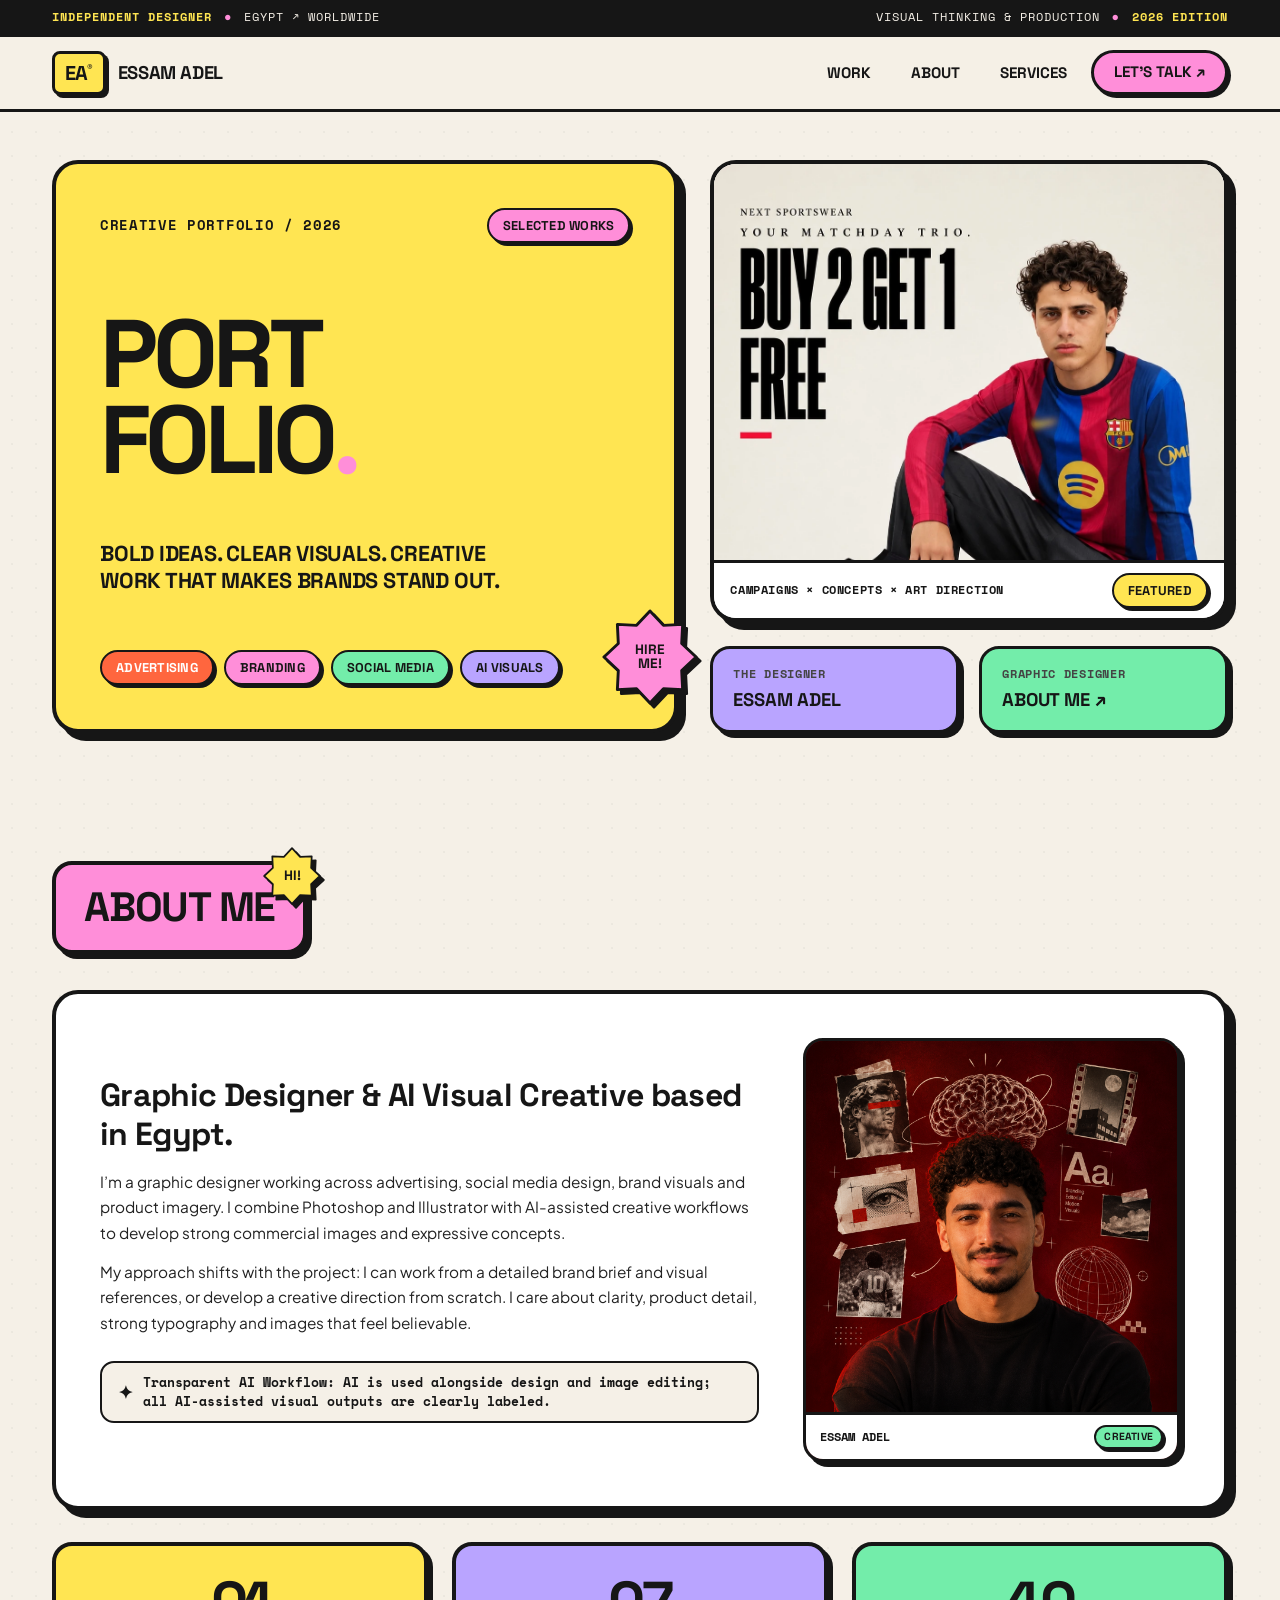
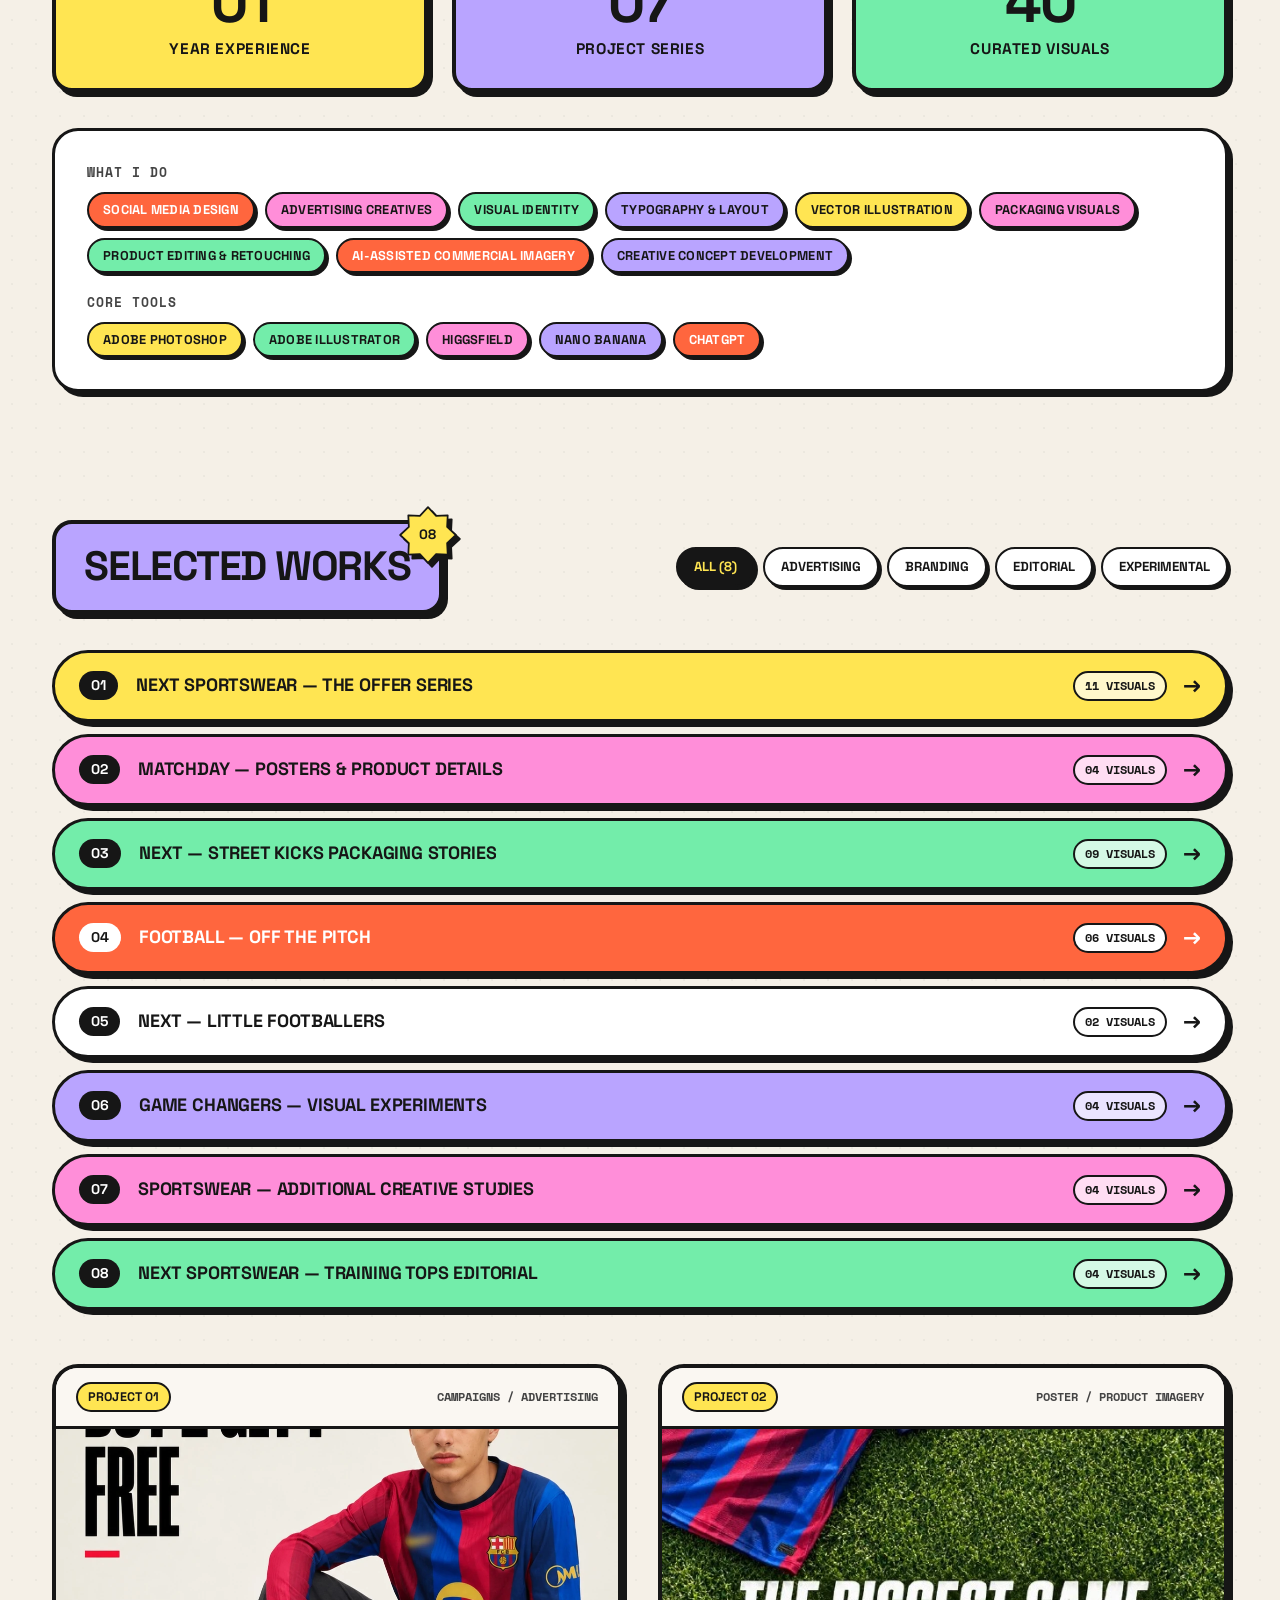
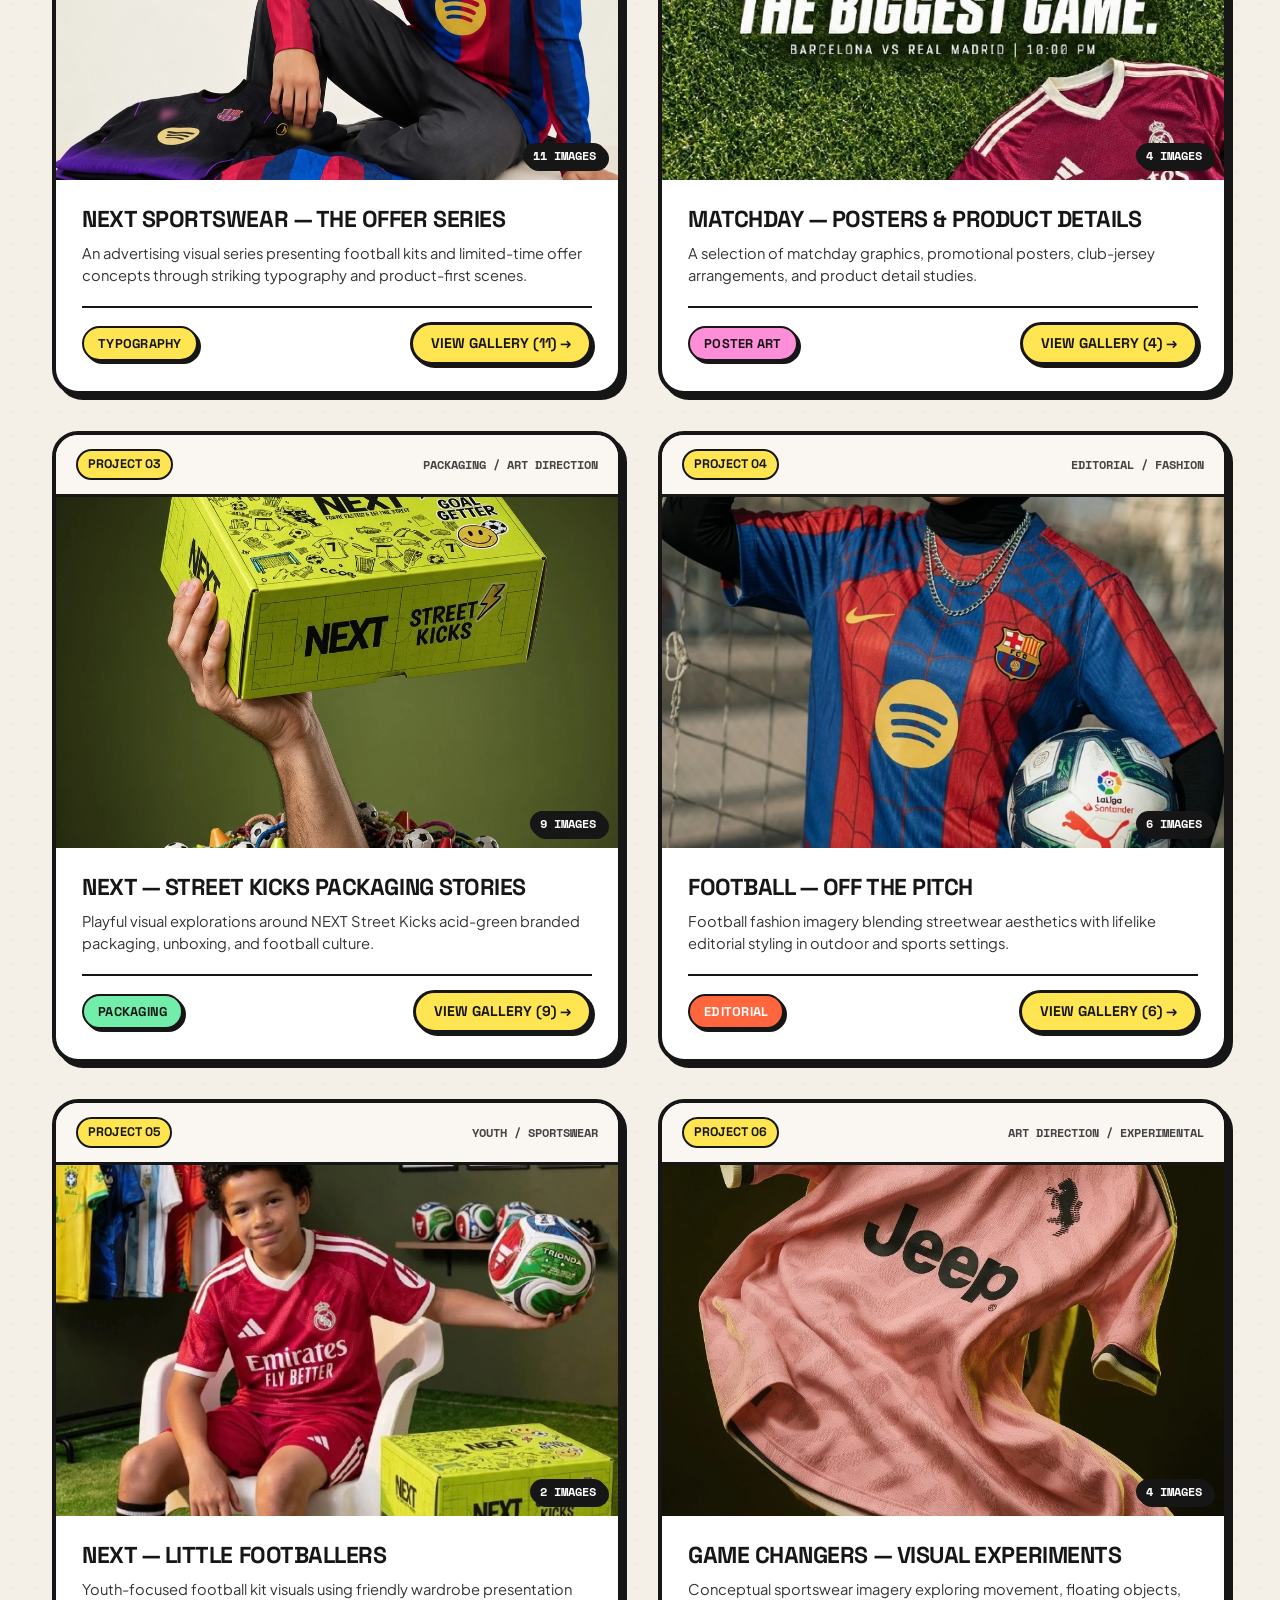
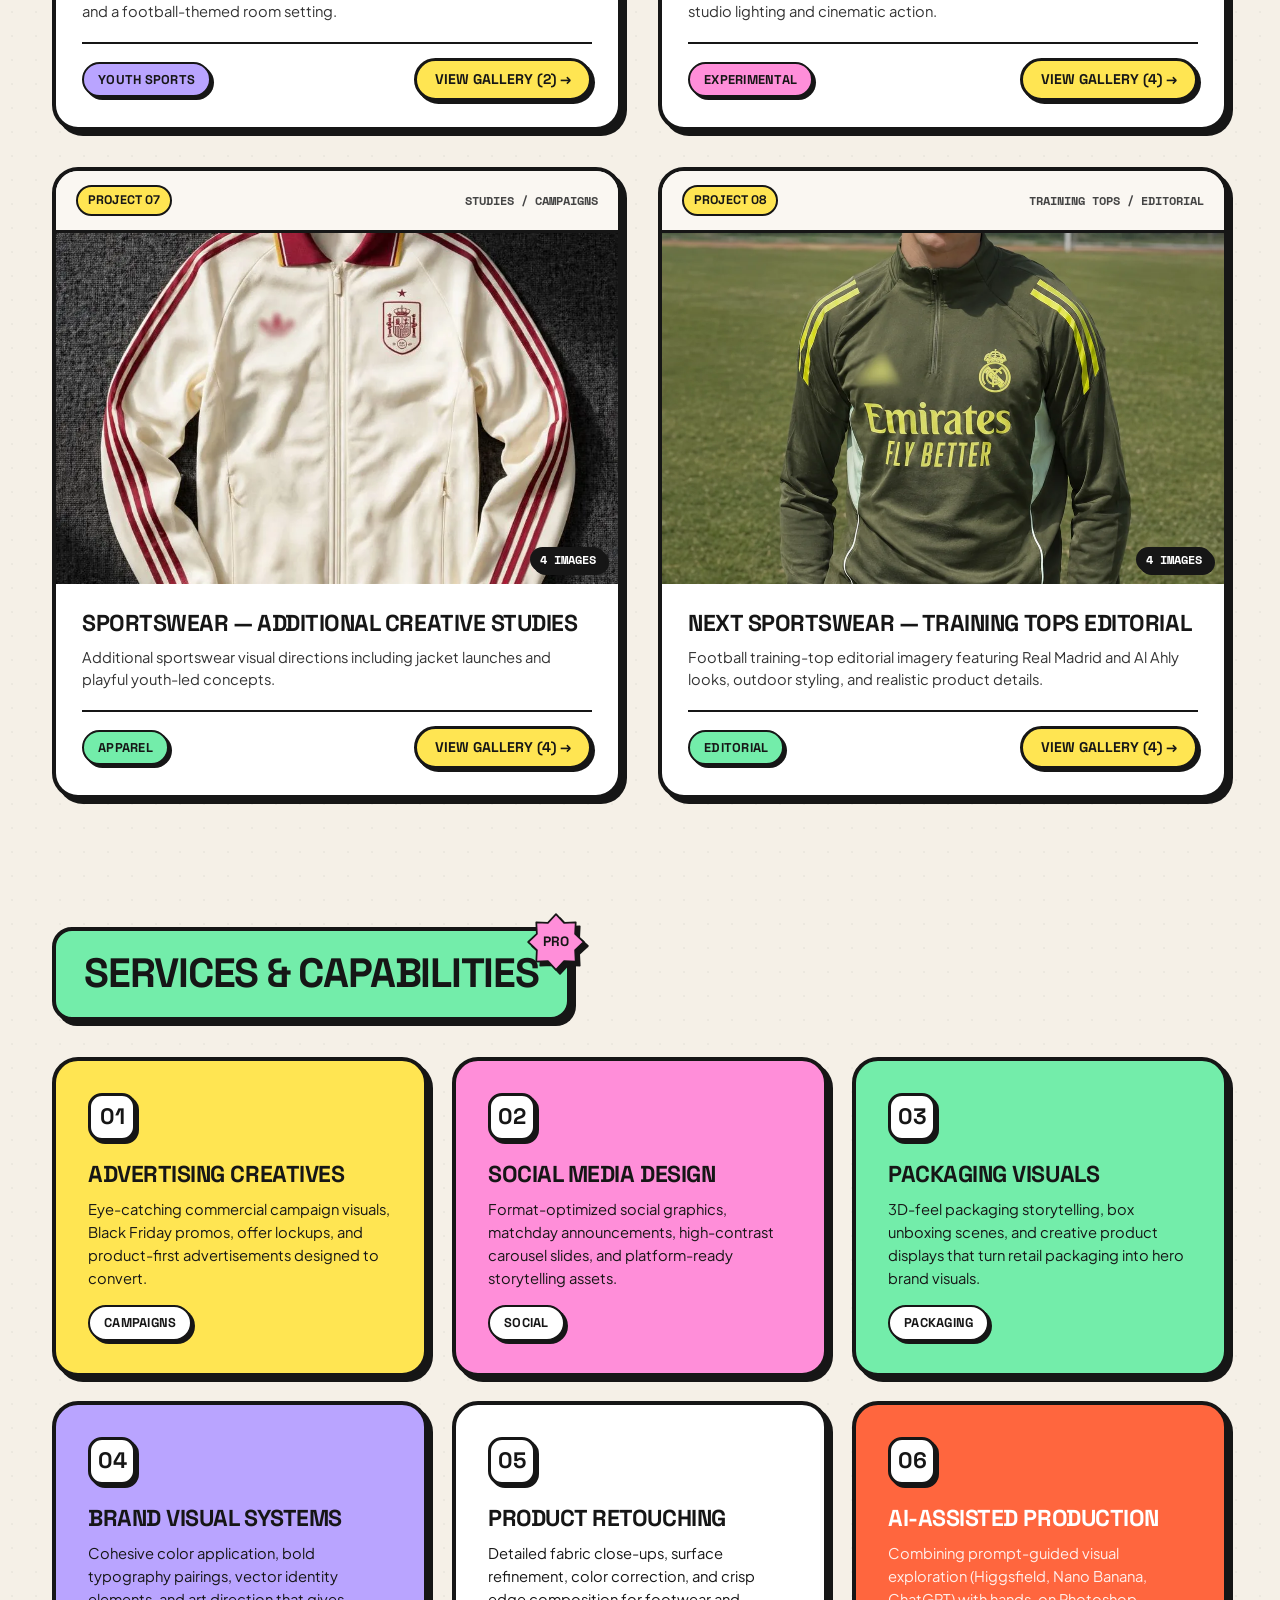
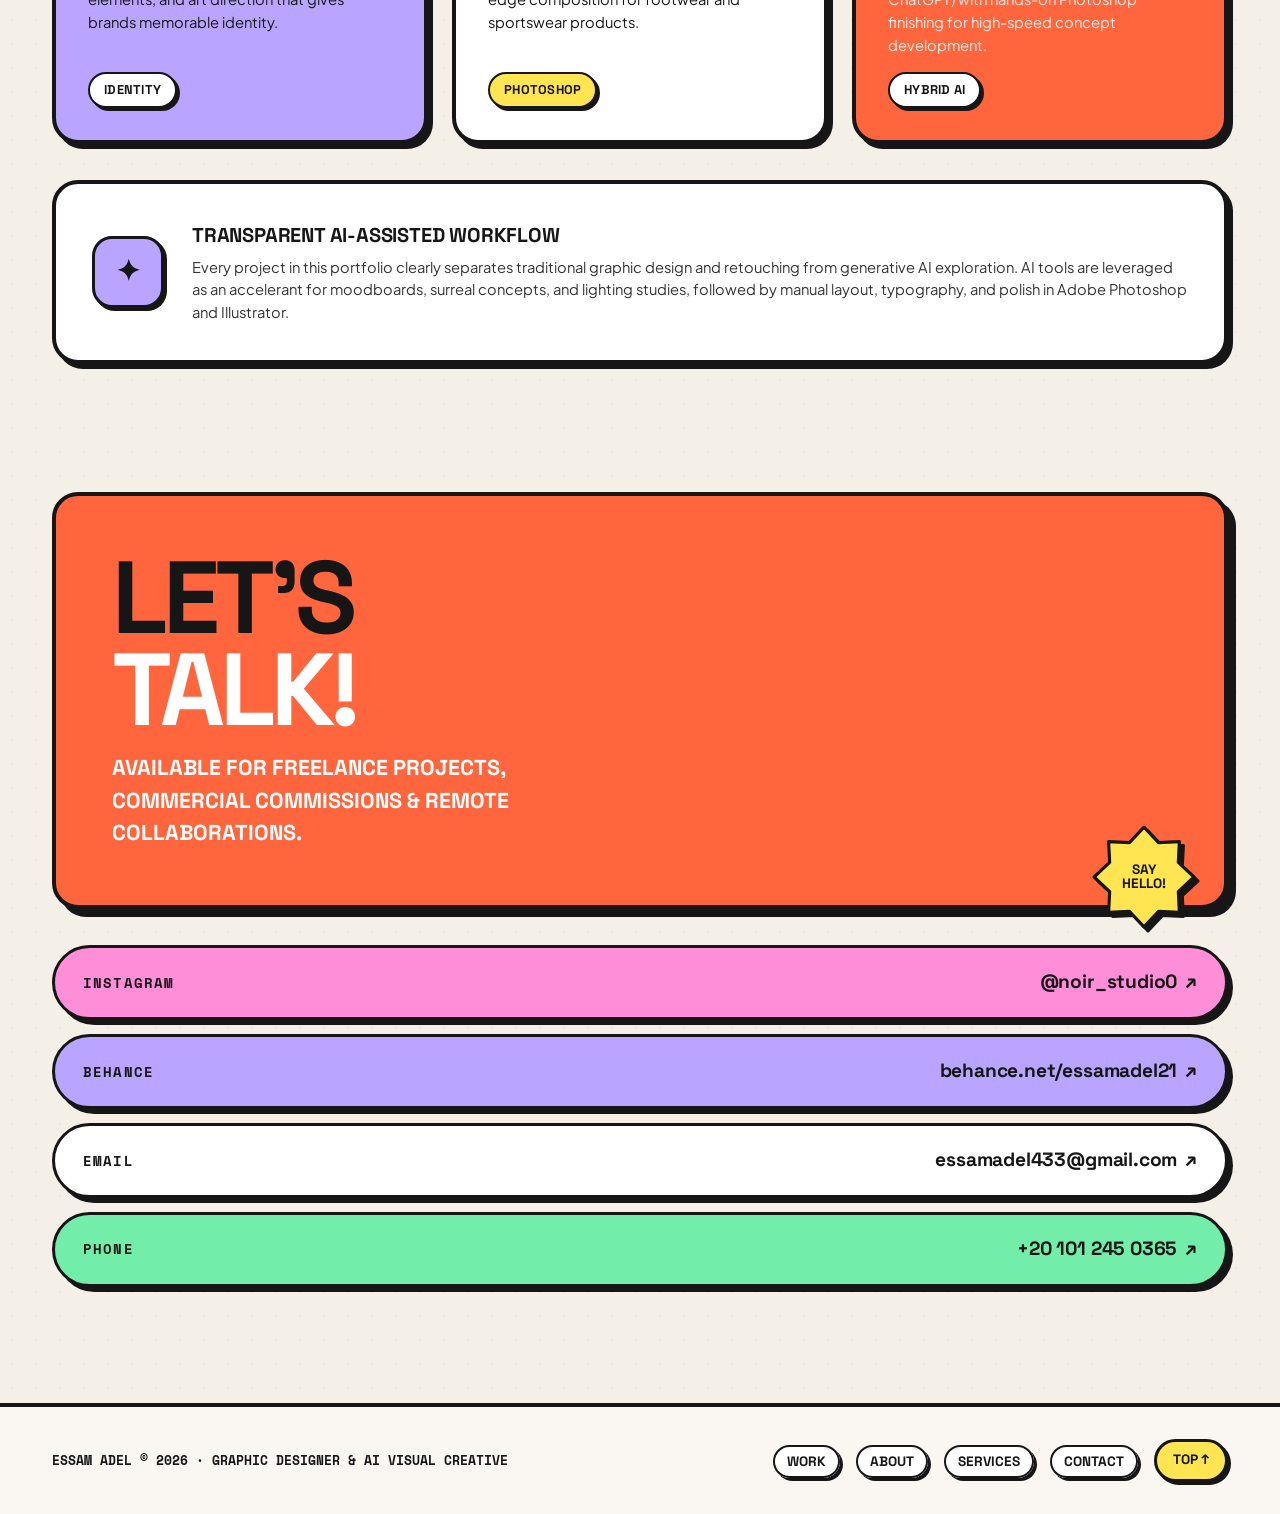
==== commit eb73eac5: "Add NEXT training tops editorial project and four portfolio images" ====
--- a/index.html
+++ b/index.html
@@ -250,13 +250,13 @@
               <svg viewBox="0 0 100 100">
                 <polygon points="98,50 83,64 84,84 64,83 50,98 36,83 16,84 17,64 2,50 17,36 16,16 36,17 50,2 64,17 84,16 83,36" fill="#FFE552" stroke="#161616" stroke-width="3" stroke-linejoin="round"/>
               </svg>
-              <span>07</span>
+              <span>08</span>
             </div>
           </div>
 
           <!-- Category Filters -->
           <div class="work-filters" role="toolbar" aria-label="Project filter options">
-            <button type="button" class="filter-btn active" data-filter="all">All (7)</button>
+            <button type="button" class="filter-btn active" data-filter="all">All (8)</button>
             <button type="button" class="filter-btn" data-filter="advertising">Advertising</button>
             <button type="button" class="filter-btn" data-filter="branding">Branding</button>
             <button type="button" class="filter-btn" data-filter="editorial">Editorial</button>
@@ -337,6 +337,17 @@
             <div class="bar-left">
               <span class="bar-num">07</span>
               <span class="bar-title">SPORTSWEAR — ADDITIONAL CREATIVE STUDIES</span>
+            </div>
+            <div class="bar-right">
+              <span class="bar-count-badge">04 VISUALS</span>
+              <span class="bar-arrow">→</span>
+            </div>
+          </a>
+
+          <a href="training-tops-editorial.html" class="project-bar-item c-mint" data-category="editorial">
+            <div class="bar-left">
+              <span class="bar-num">08</span>
+              <span class="bar-title">NEXT SPORTSWEAR — TRAINING TOPS EDITORIAL</span>
             </div>
             <div class="bar-right">
               <span class="bar-count-badge">04 VISUALS</span>
@@ -515,6 +526,28 @@
               <div class="project-card-footer">
                 <span class="pill-tag mint">Apparel</span>
                 <a href="sportswear-archive.html" class="card-view-btn">View Gallery (4) →</a>
+              </div>
+            </div>
+          </article>
+
+          <!-- Card 08 -->
+          <article class="project-card" data-category="editorial">
+            <div class="project-card-header">
+              <span class="card-num-pill">PROJECT 08</span>
+              <span class="card-cat-pill">TRAINING TOPS / EDITORIAL</span>
+            </div>
+            <div class="project-card-thumb">
+              <img src="madrid-olive-portrait.webp" alt="NEXT Sportswear Real Madrid olive training top editorial portrait" loading="lazy" width="1122" height="1402">
+              <span class="card-overlay-badge">4 IMAGES</span>
+            </div>
+            <div class="project-card-body">
+              <div>
+                <h3 class="project-card-title">NEXT SPORTSWEAR — TRAINING TOPS EDITORIAL</h3>
+                <p class="project-card-desc">Football training-top editorial imagery featuring Real Madrid and Al Ahly looks, outdoor styling, and realistic product details.</p>
+              </div>
+              <div class="project-card-footer">
+                <span class="pill-tag mint">Editorial</span>
+                <a href="training-tops-editorial.html" class="card-view-btn">View Gallery (4) →</a>
               </div>
             </div>
           </article>
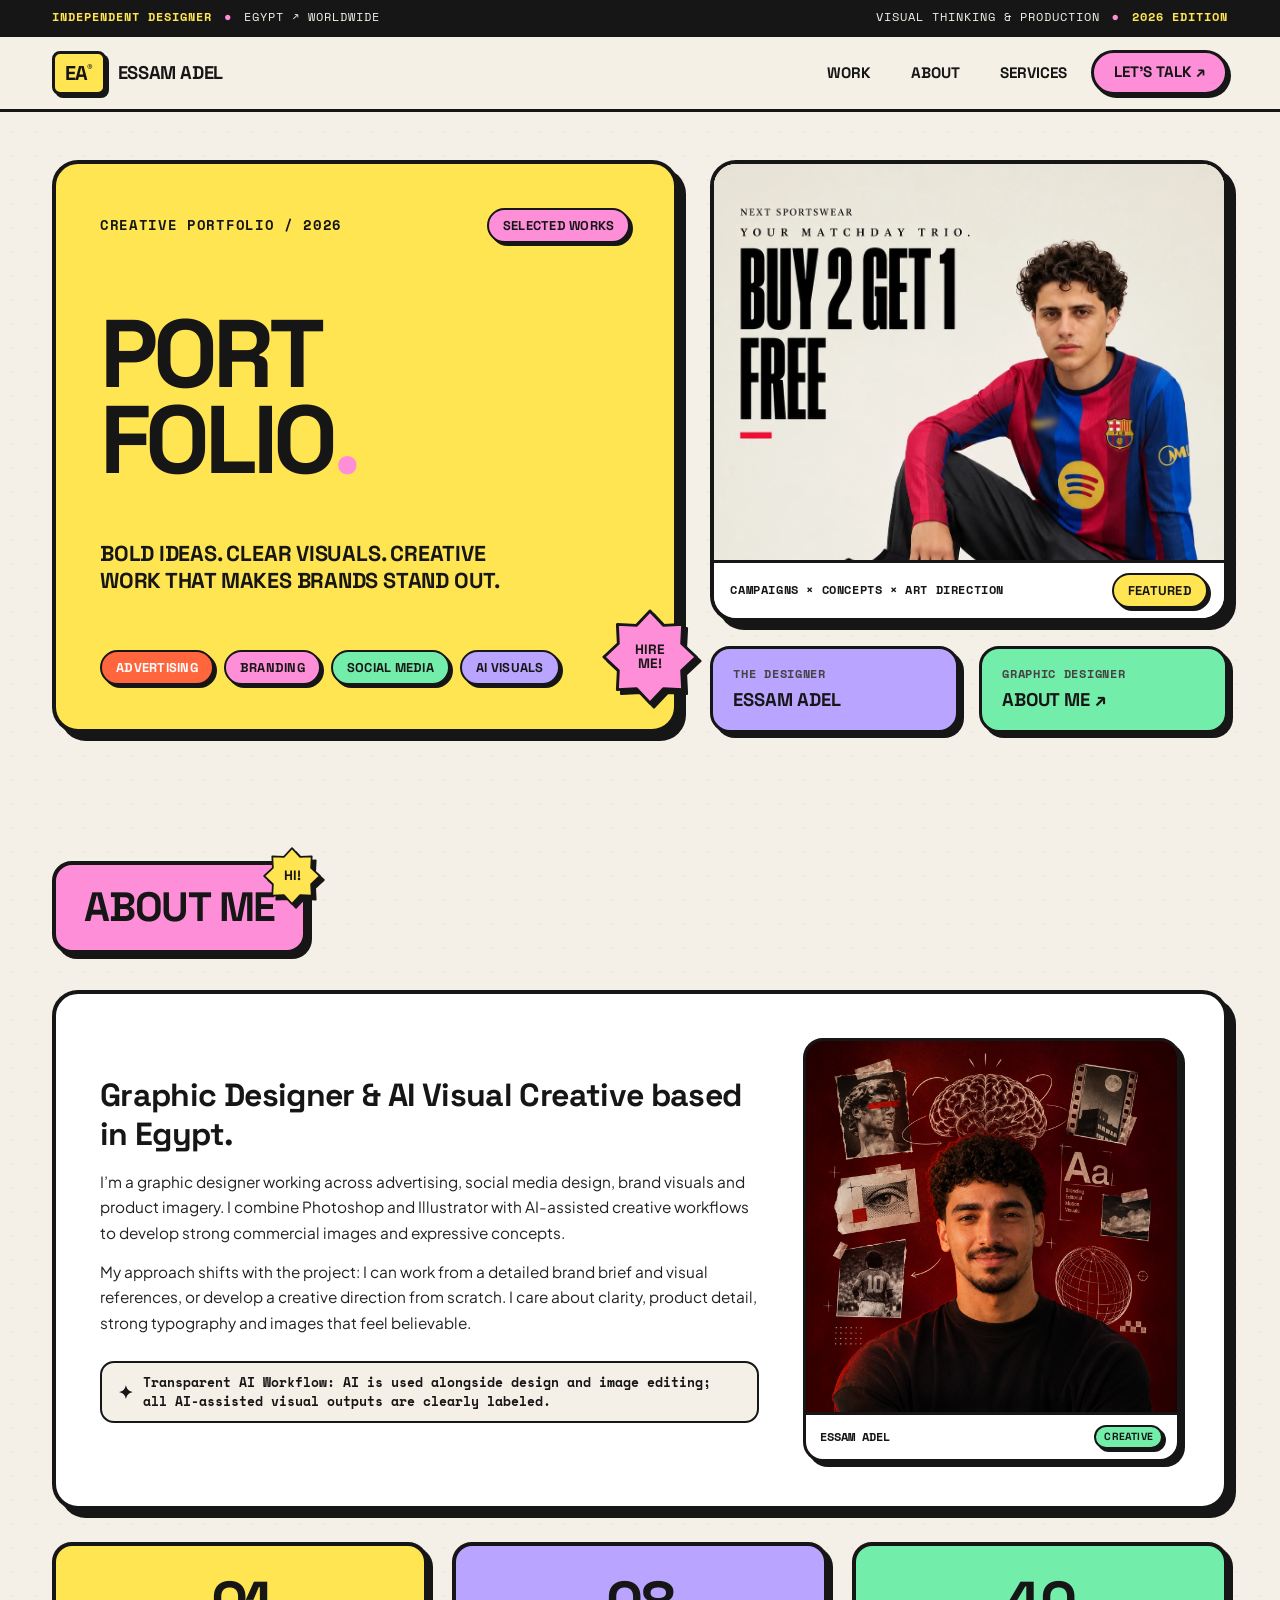
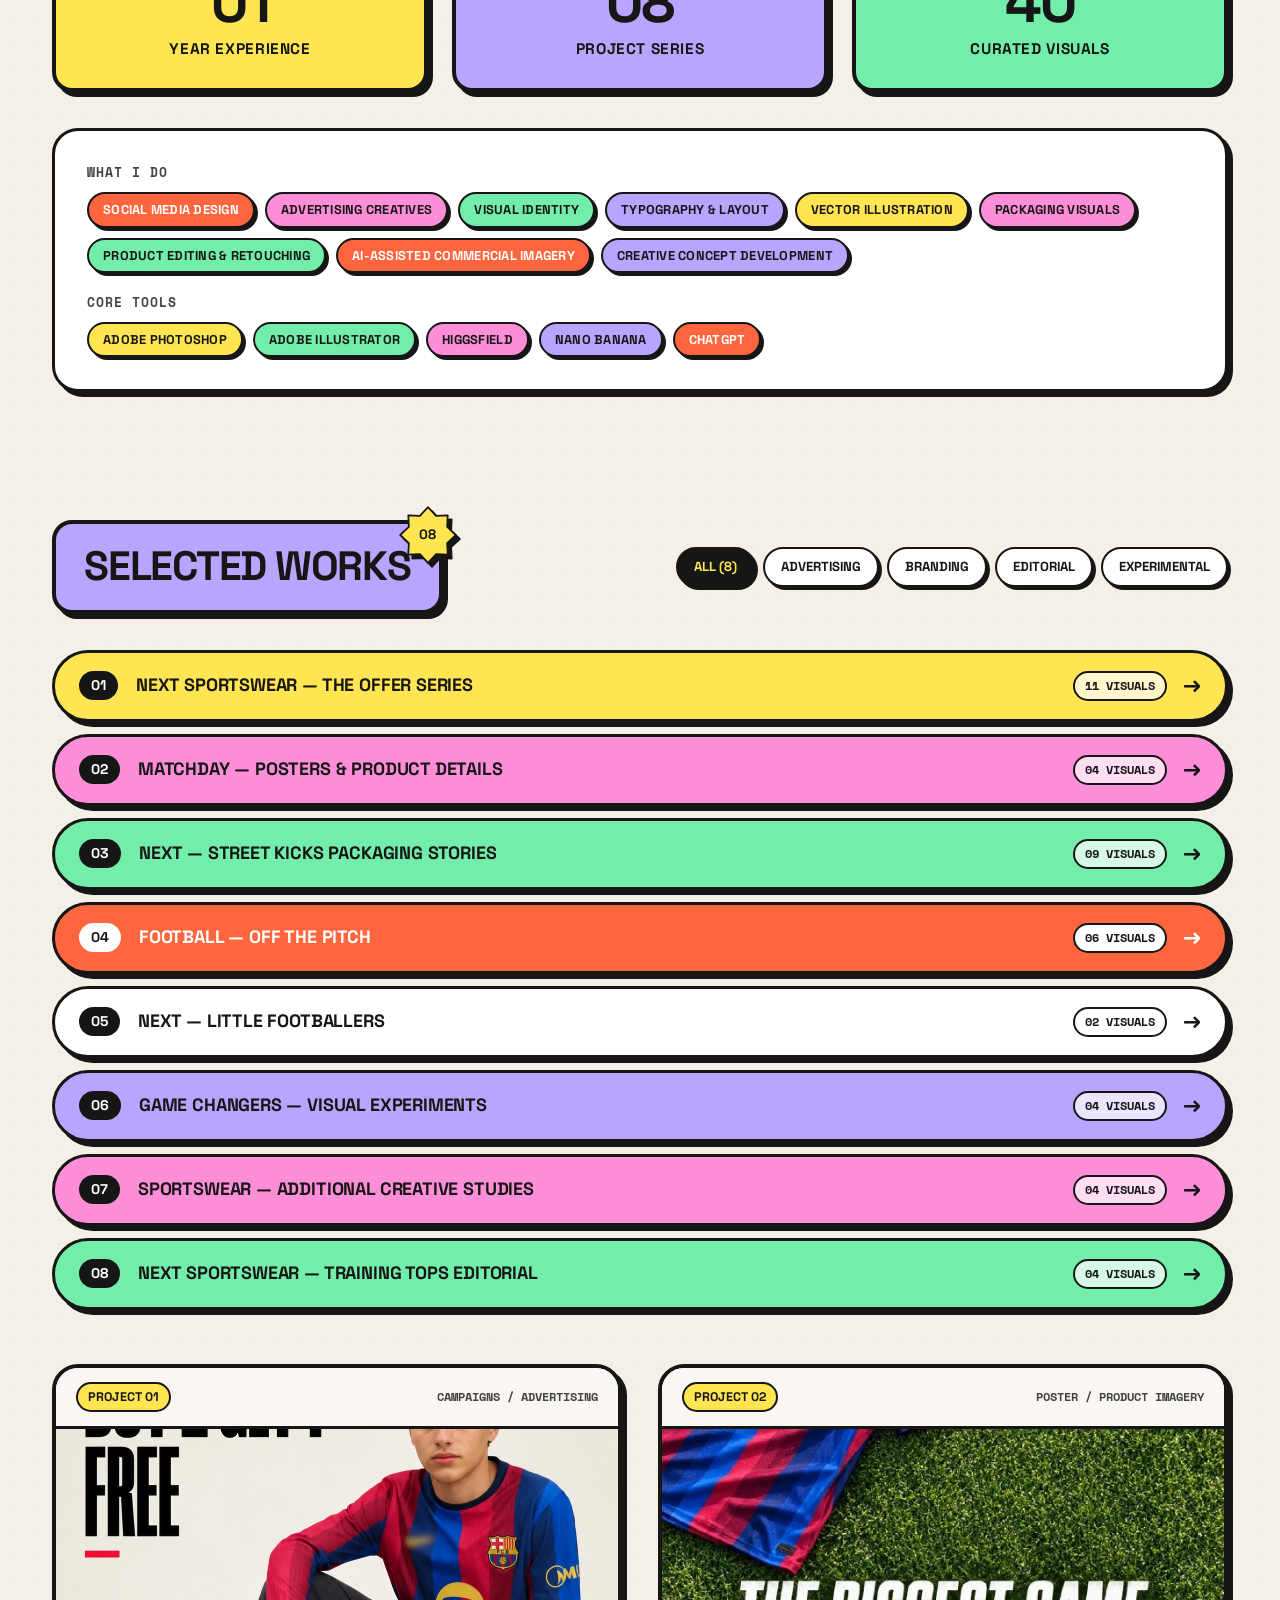
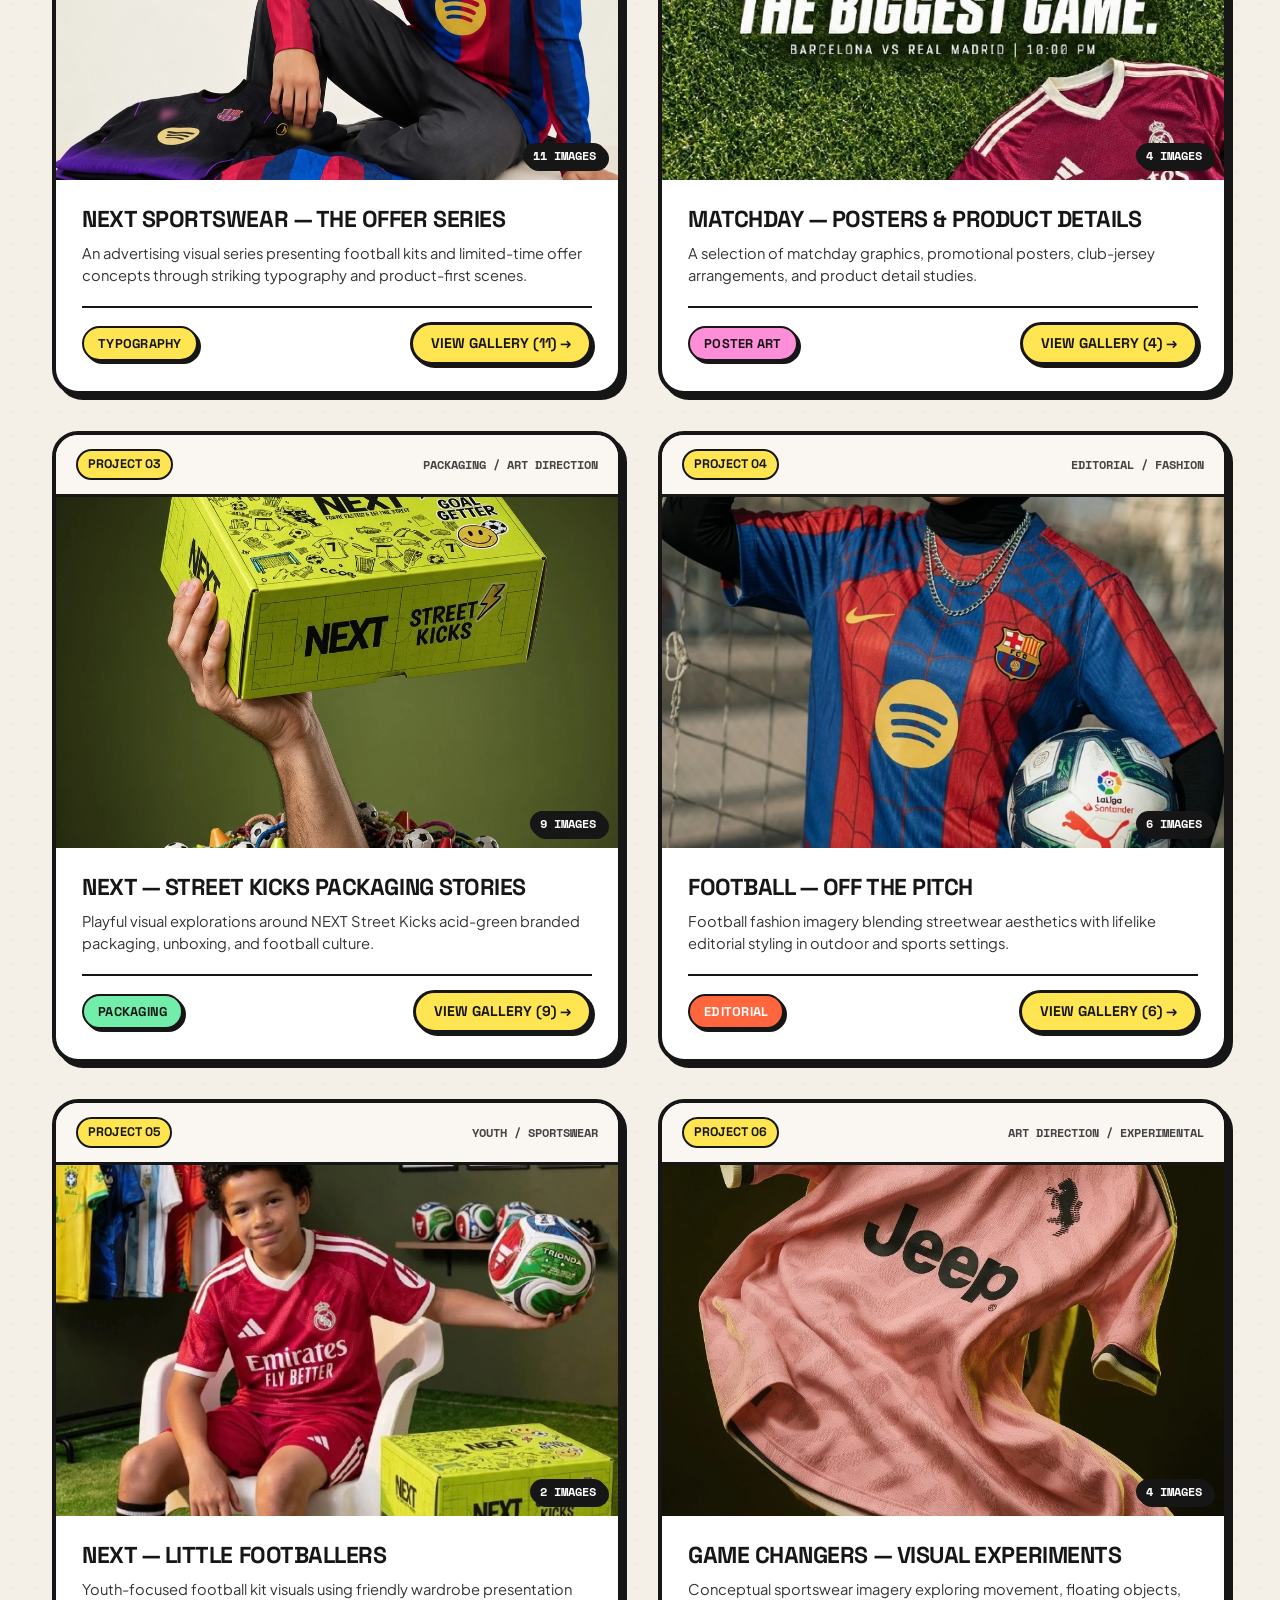
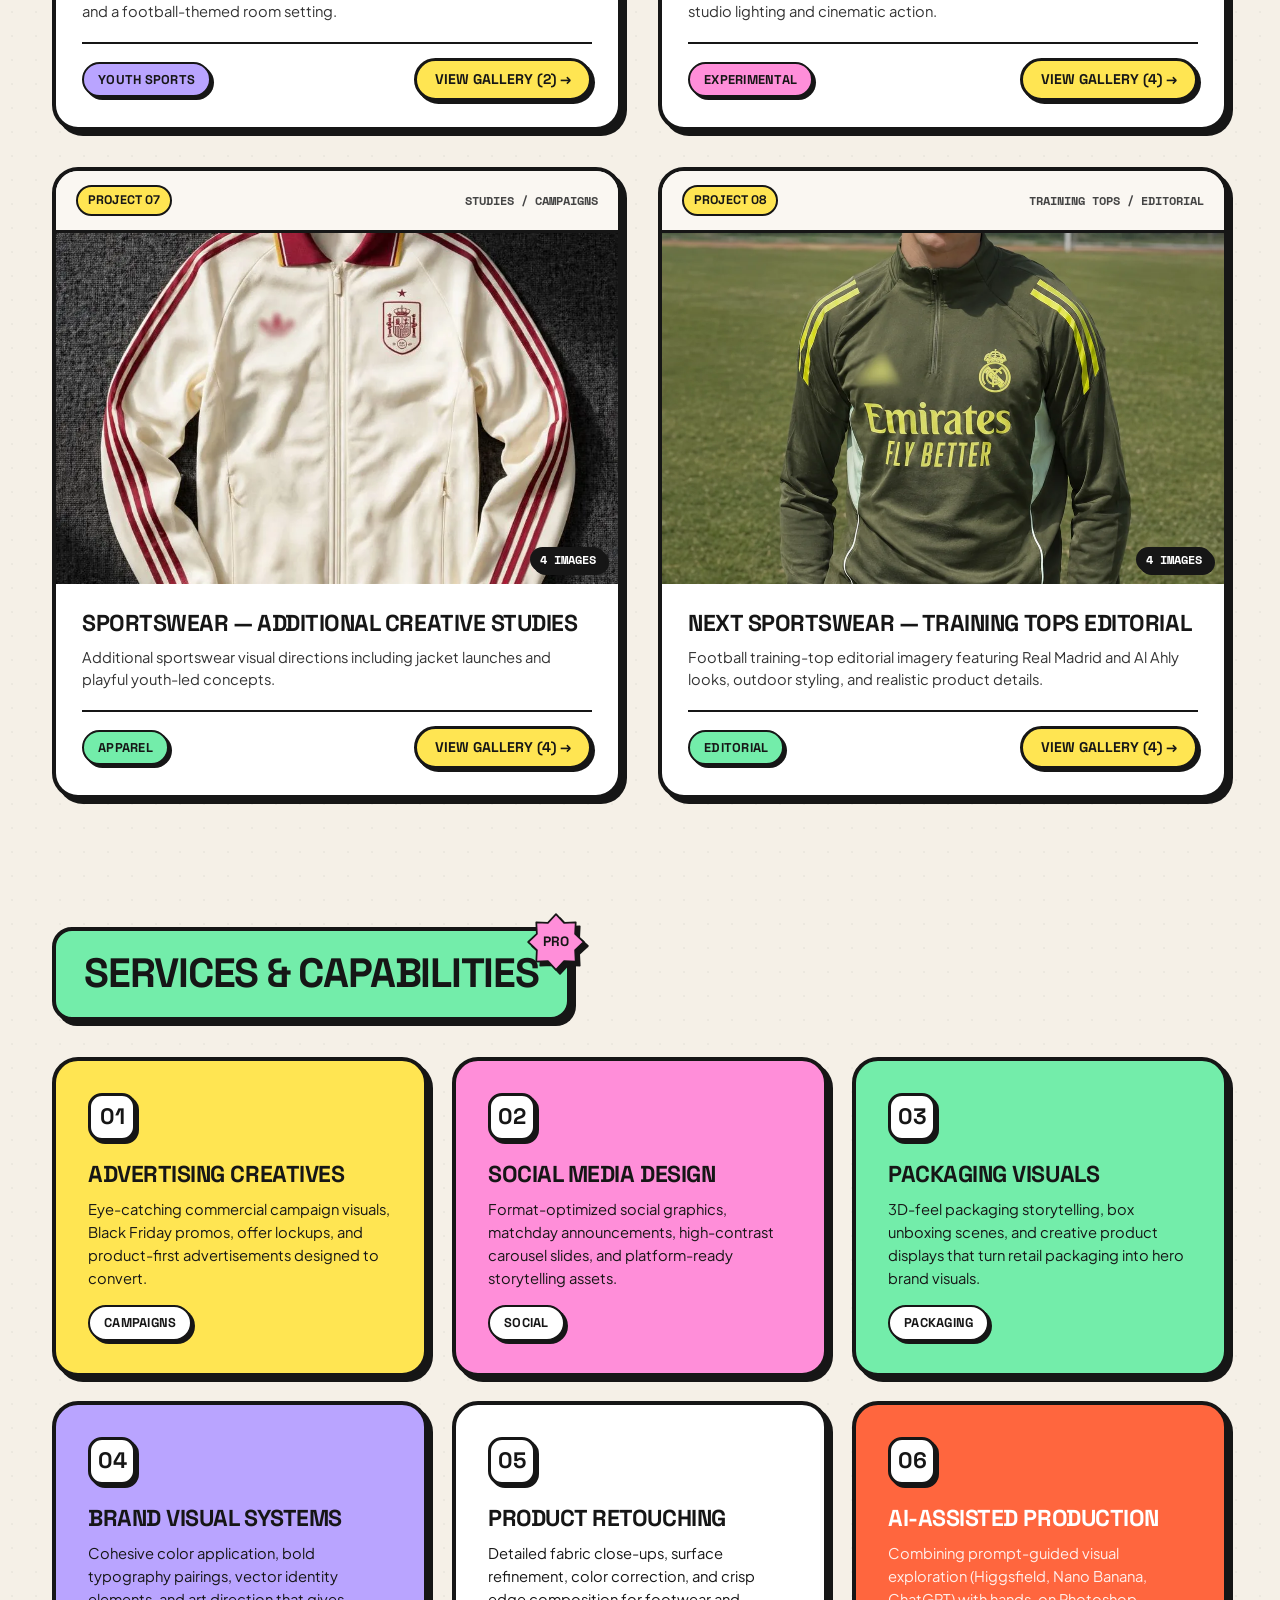
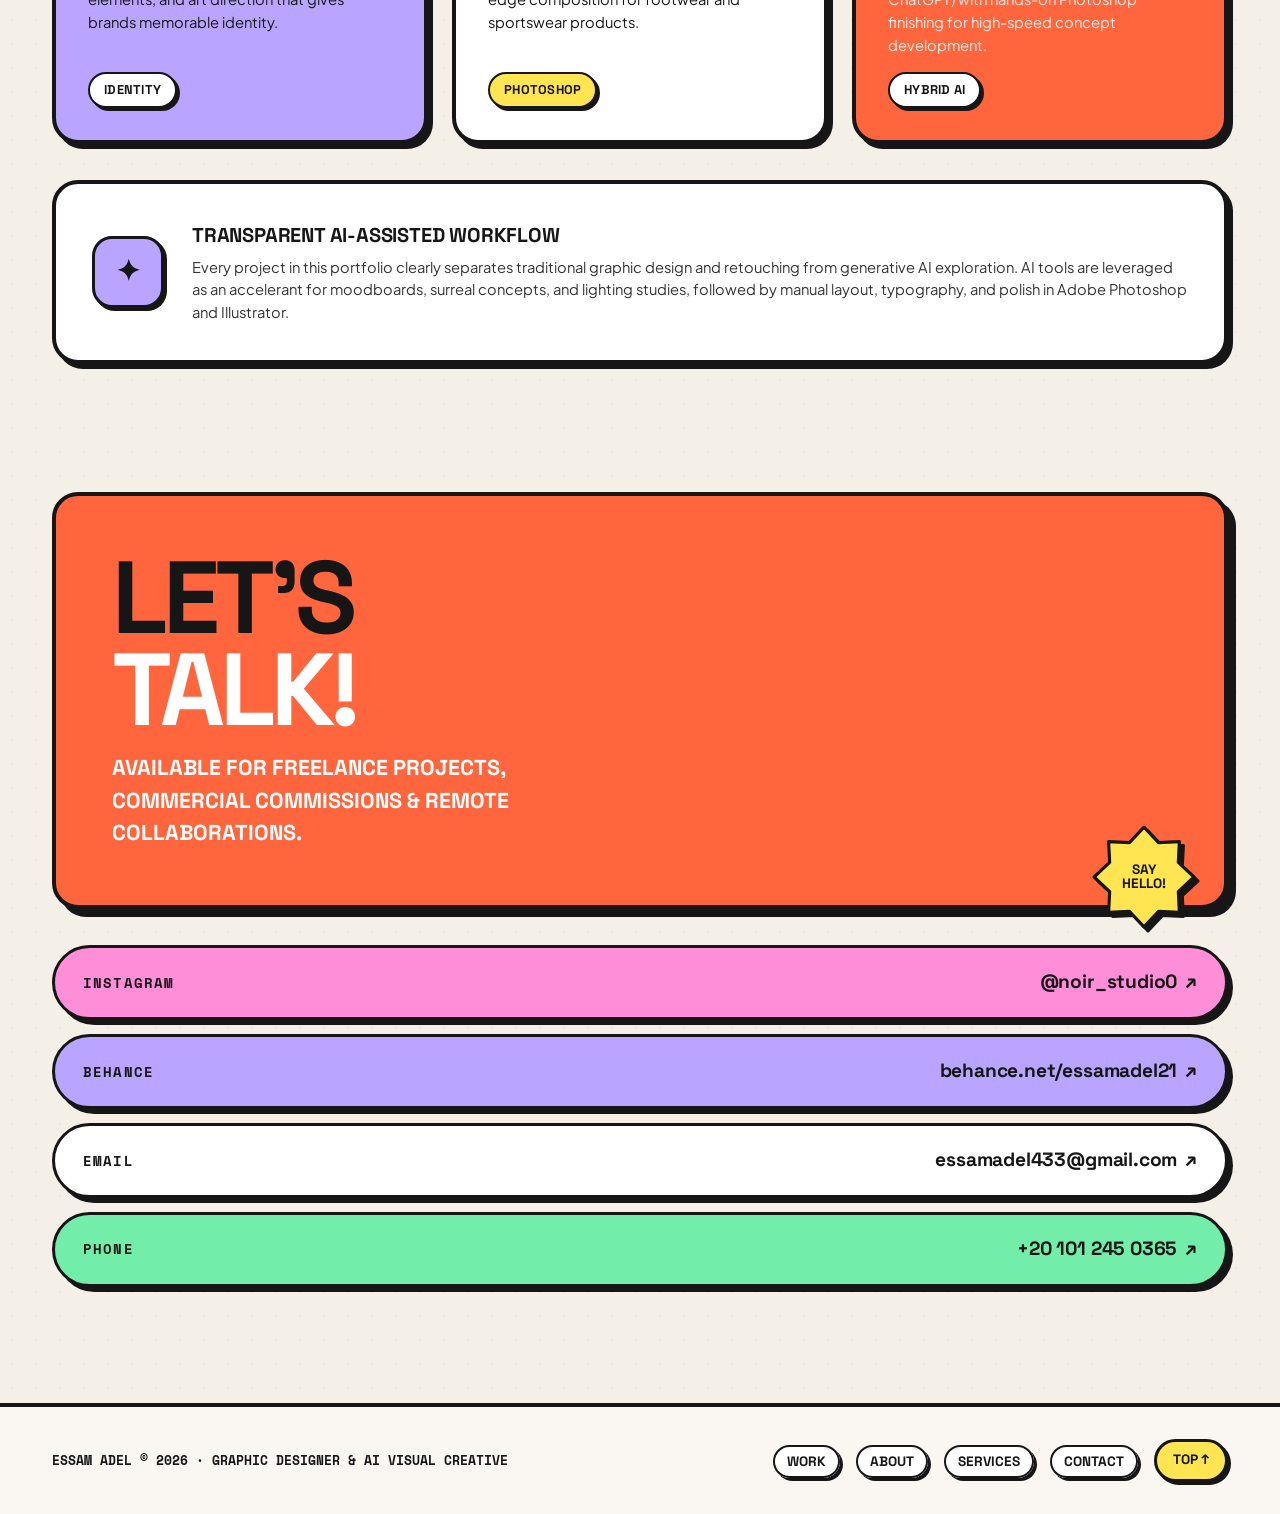
==== commit c80854e6: "Update project series count from 07 to 08" ====
--- a/index.html
+++ b/index.html
@@ -196,7 +196,7 @@
             <div class="stat-label">YEAR EXPERIENCE</div>
           </div>
           <div class="stat-card lavender">
-            <div class="stat-number">07</div>
+            <div class="stat-number">08</div>
             <div class="stat-label">PROJECT SERIES</div>
           </div>
           <div class="stat-card mint">
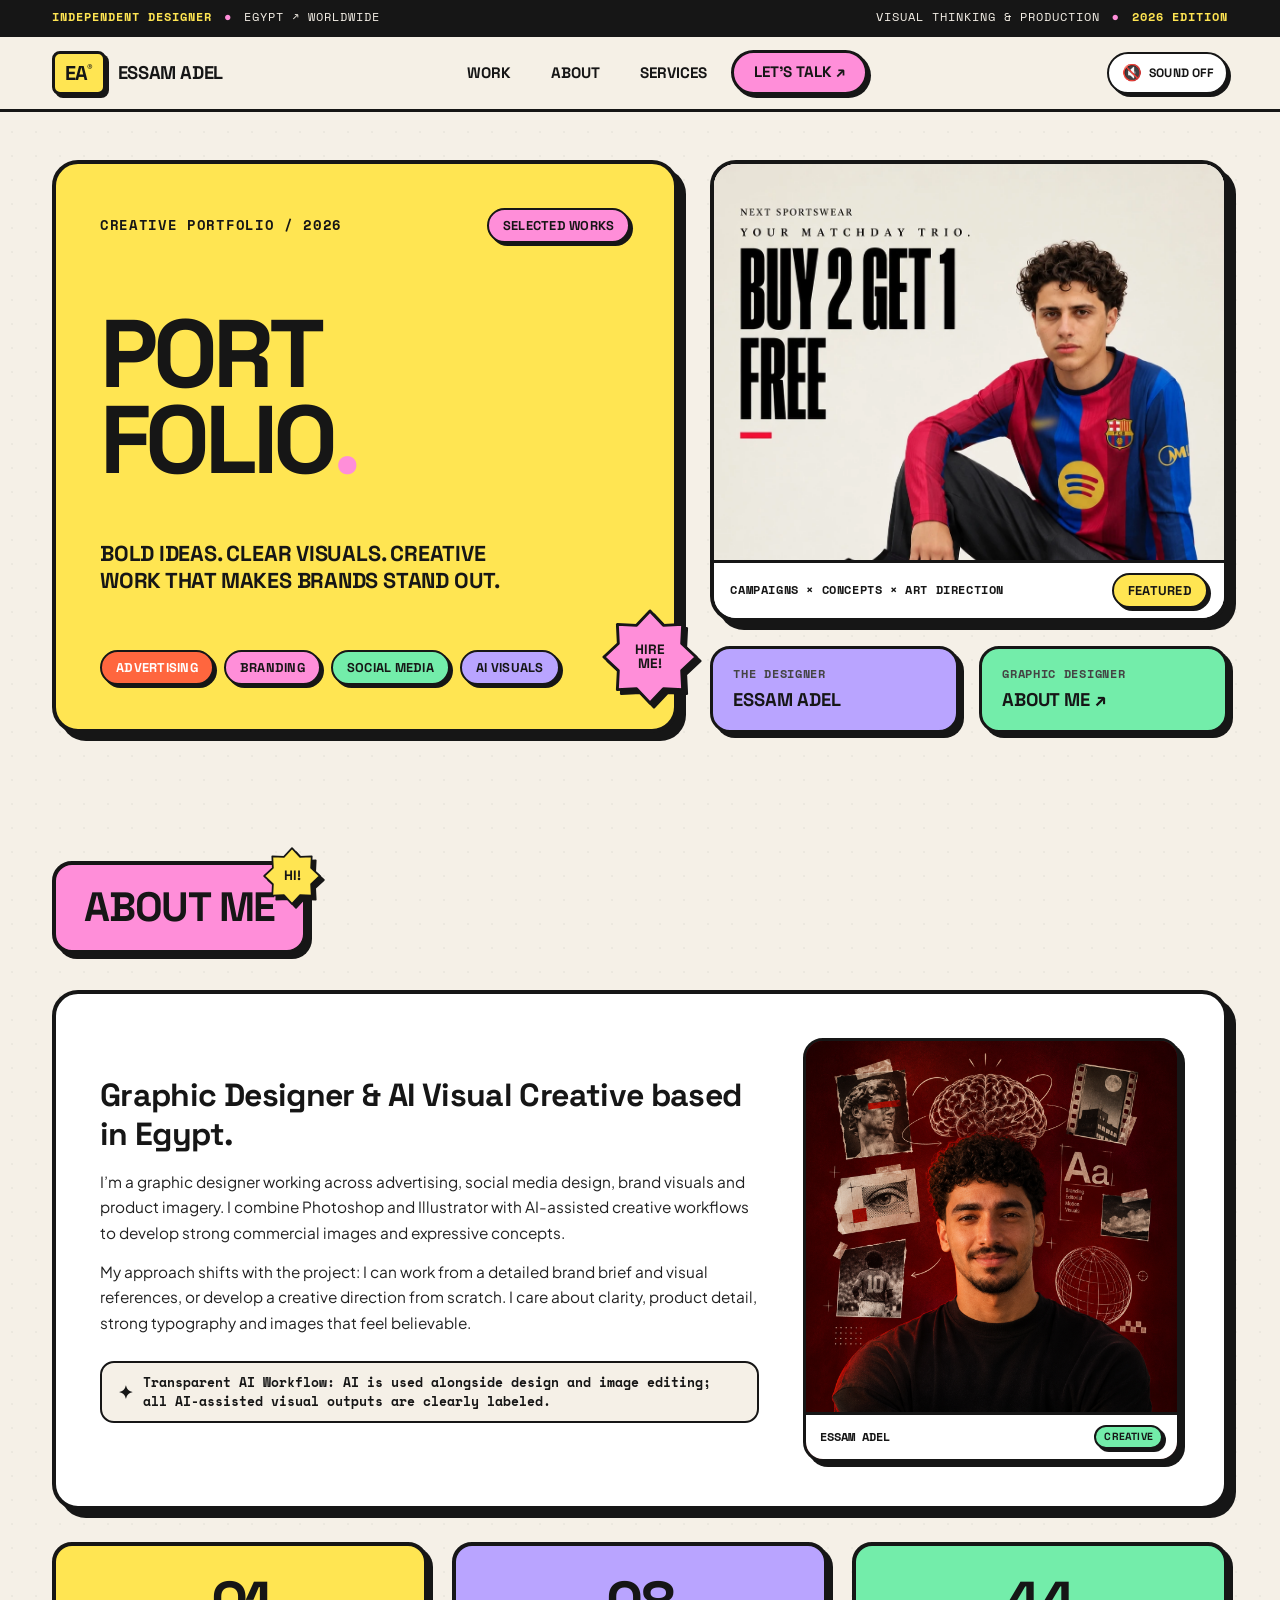
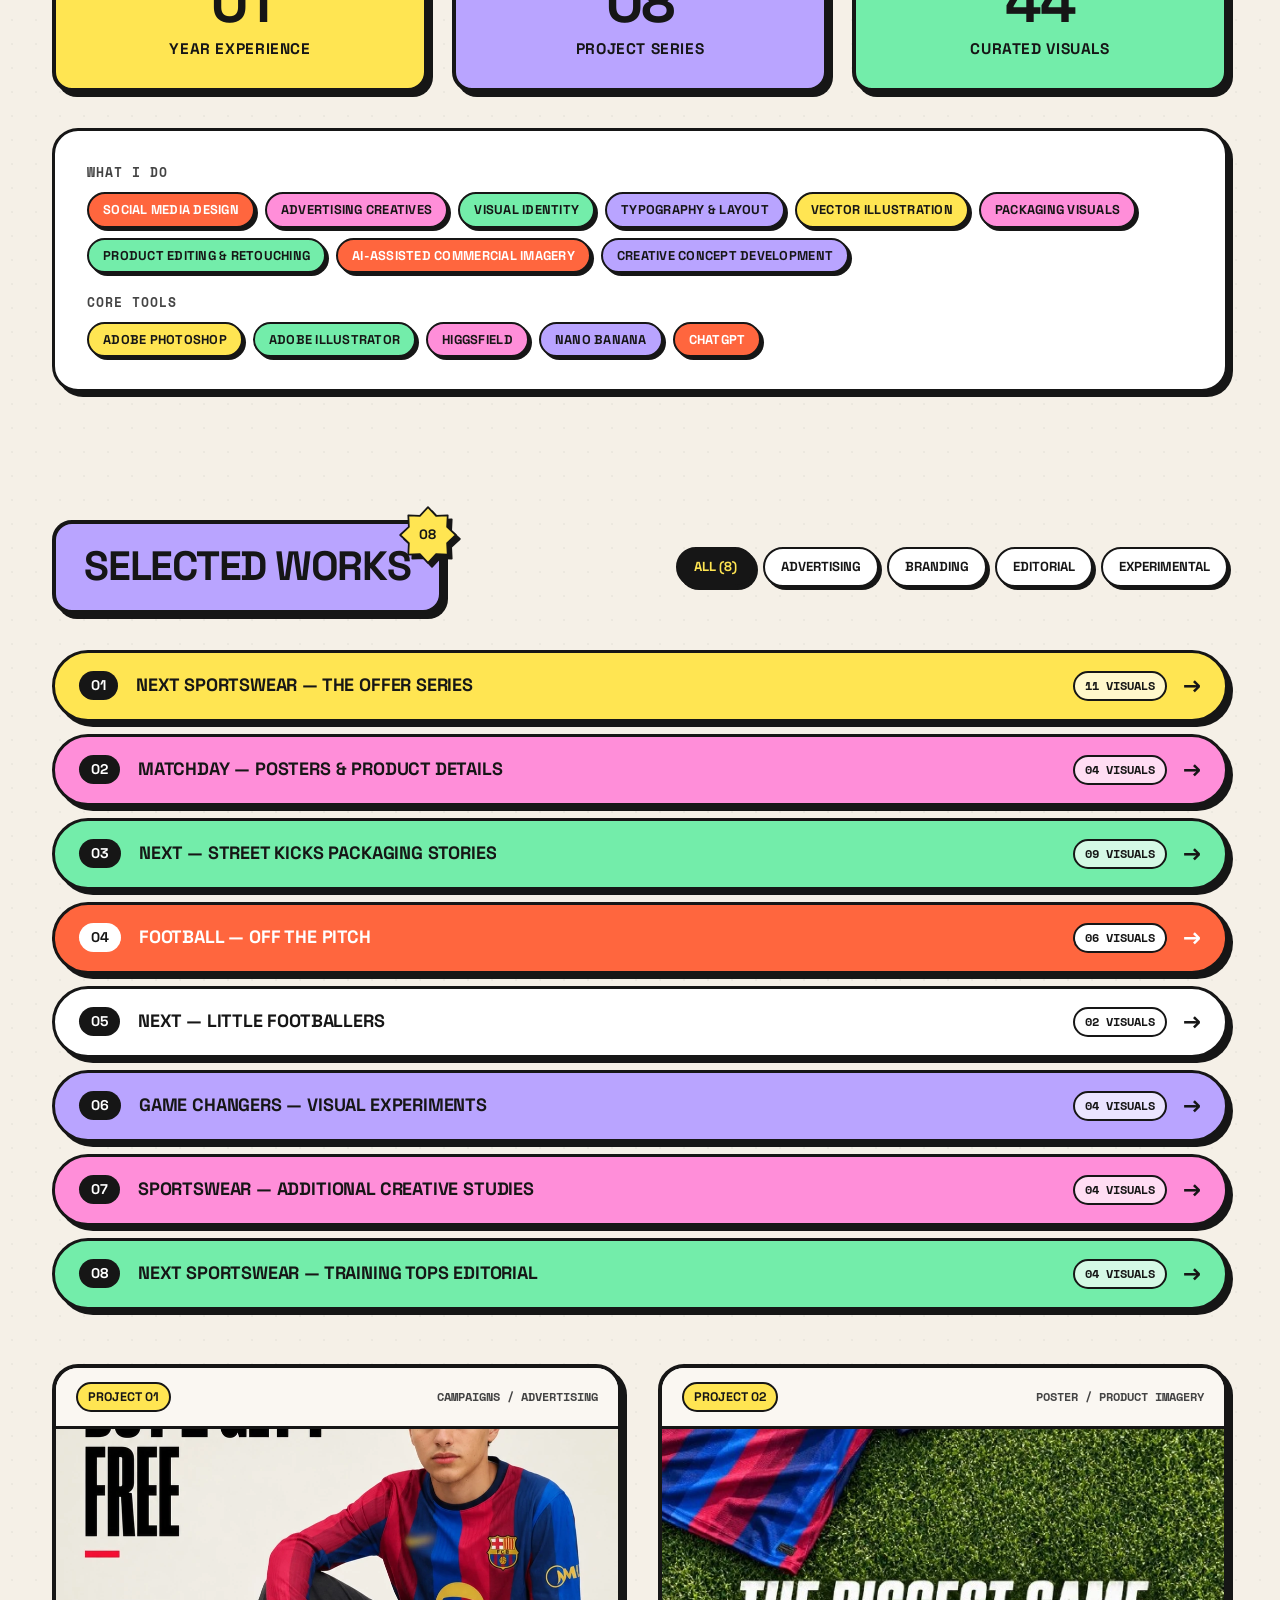
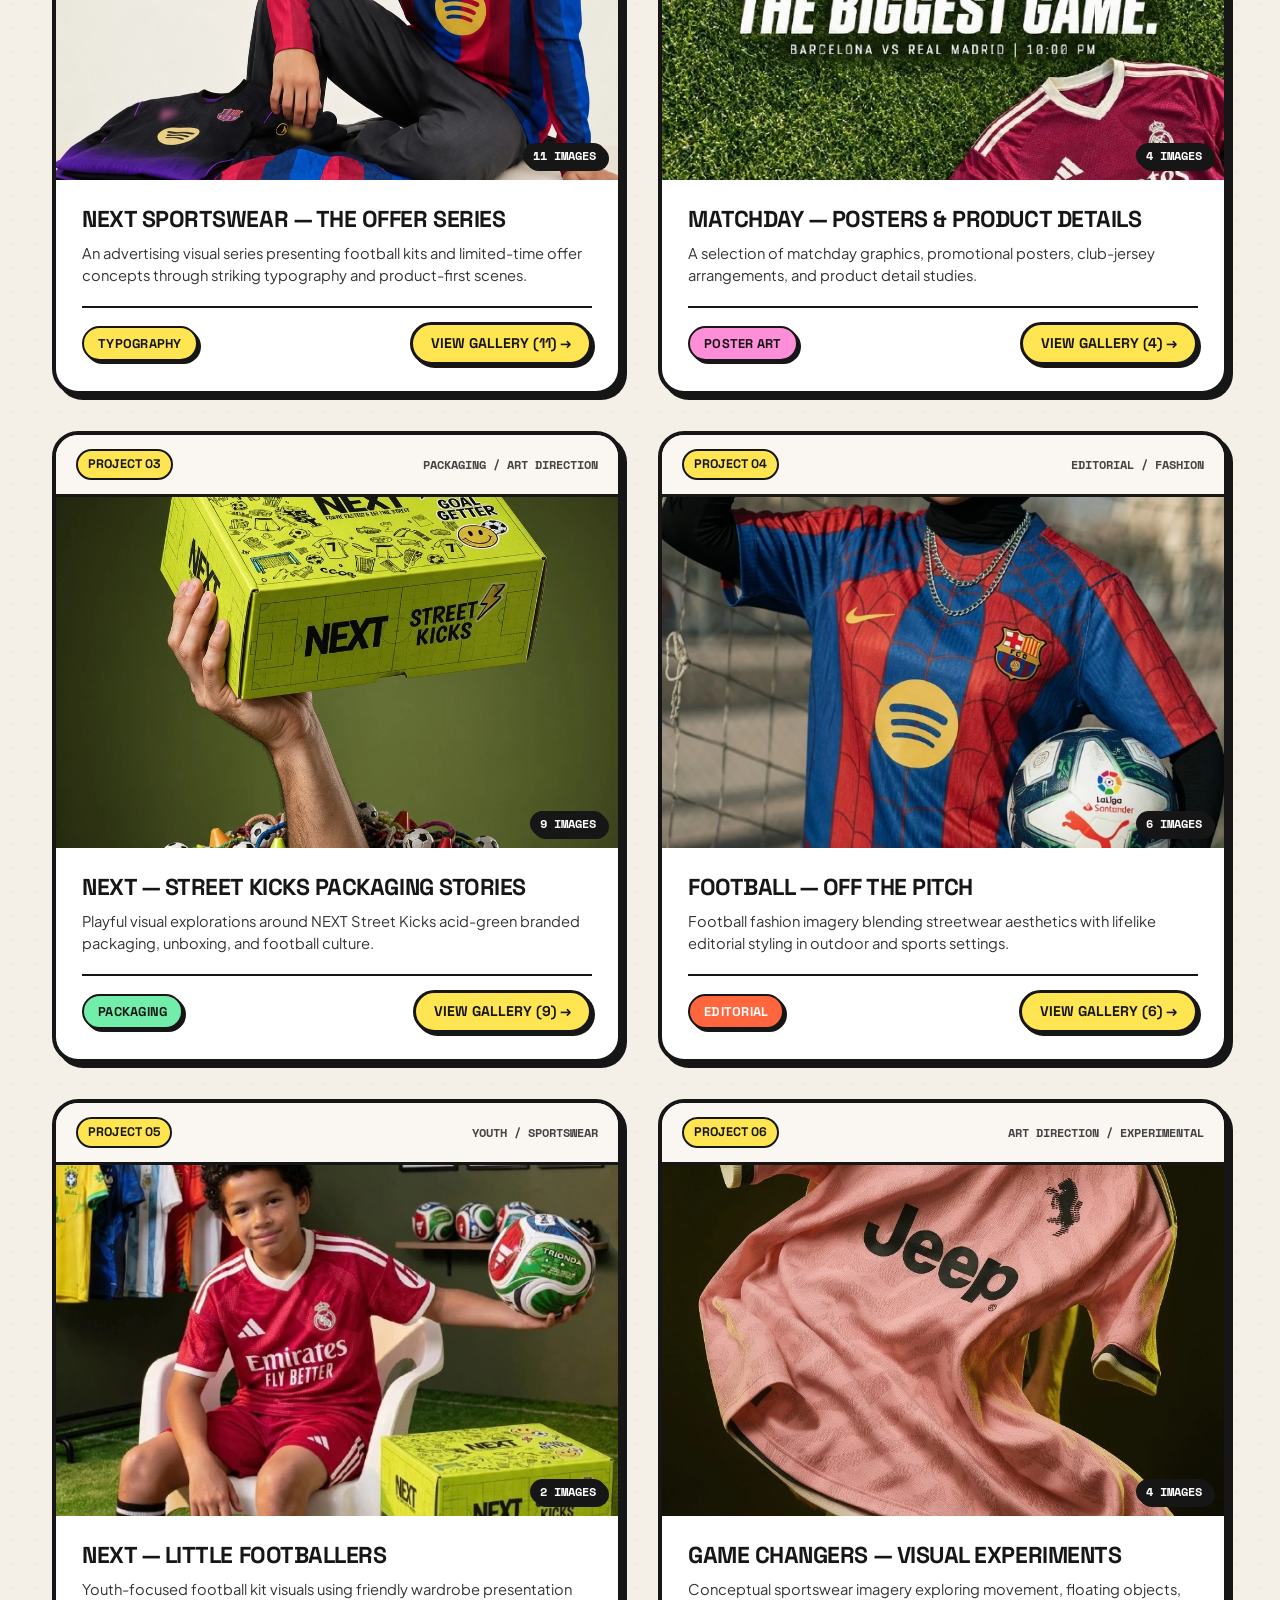
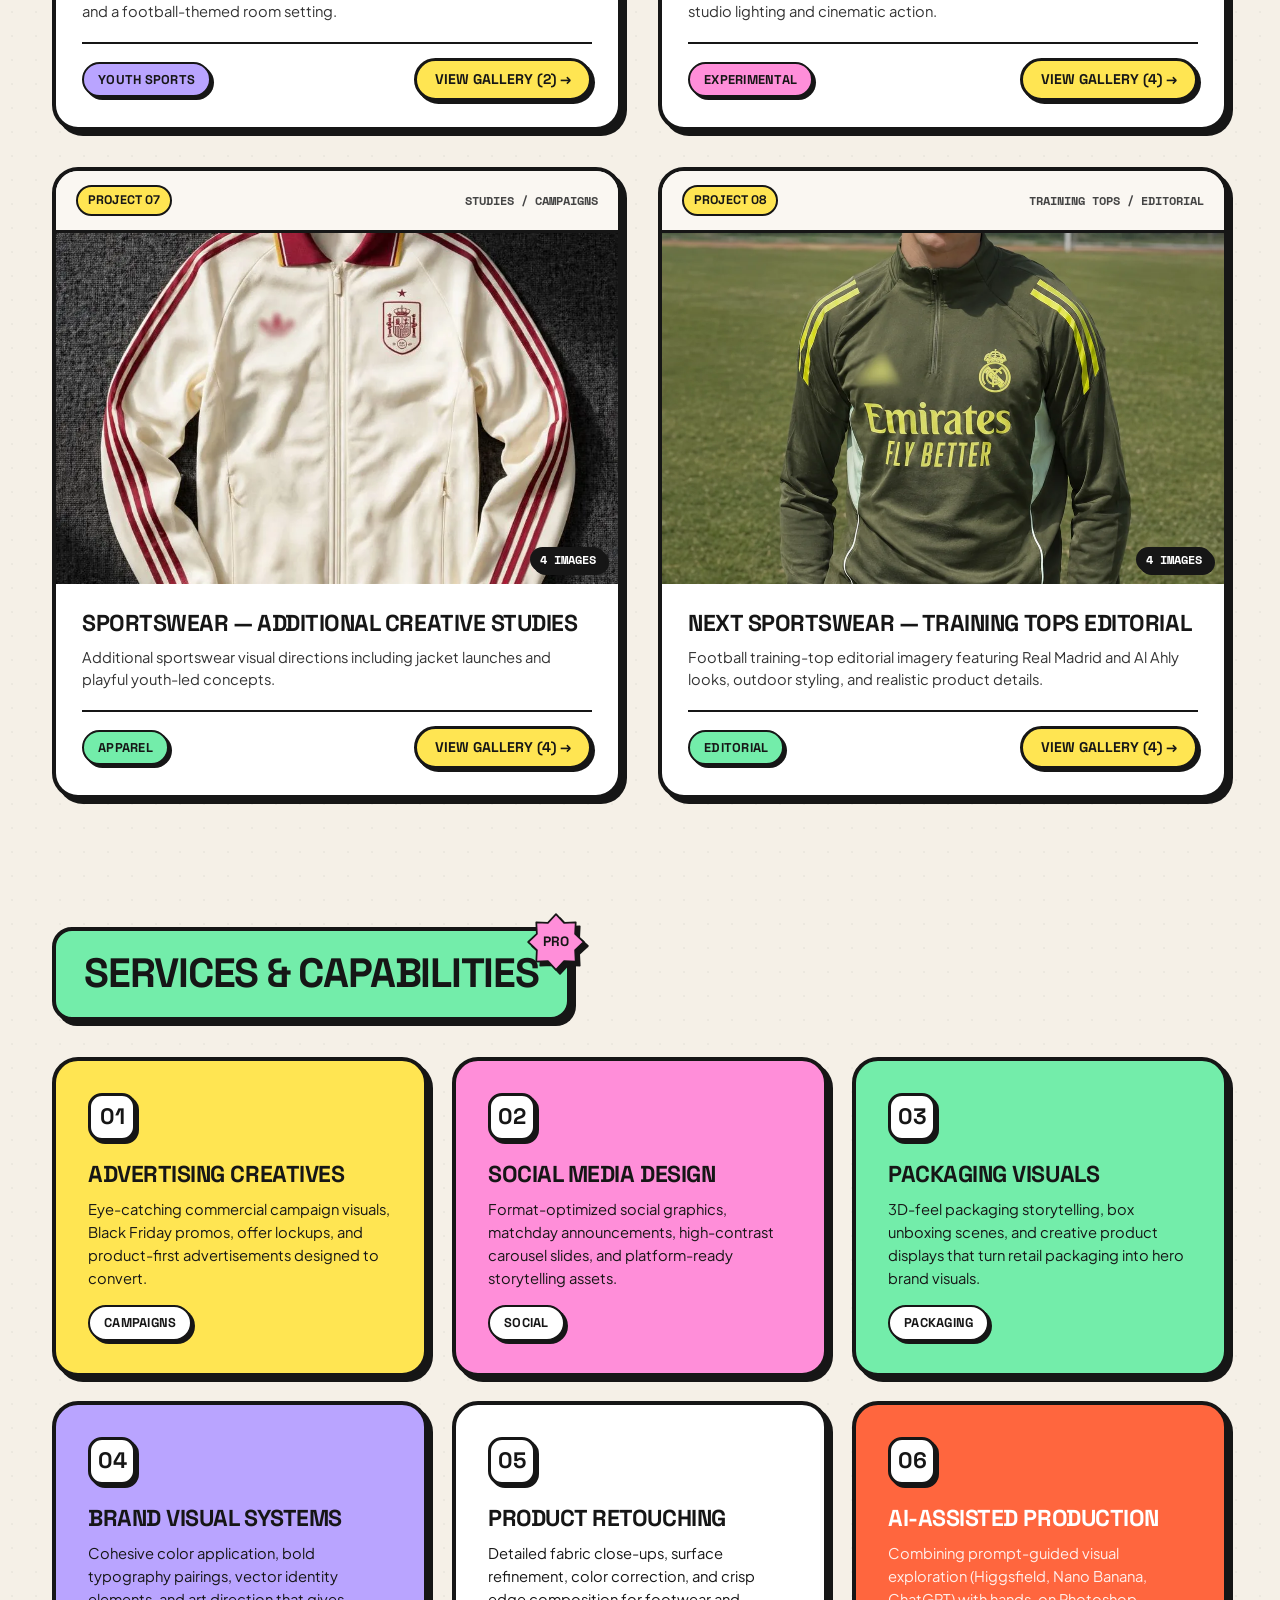
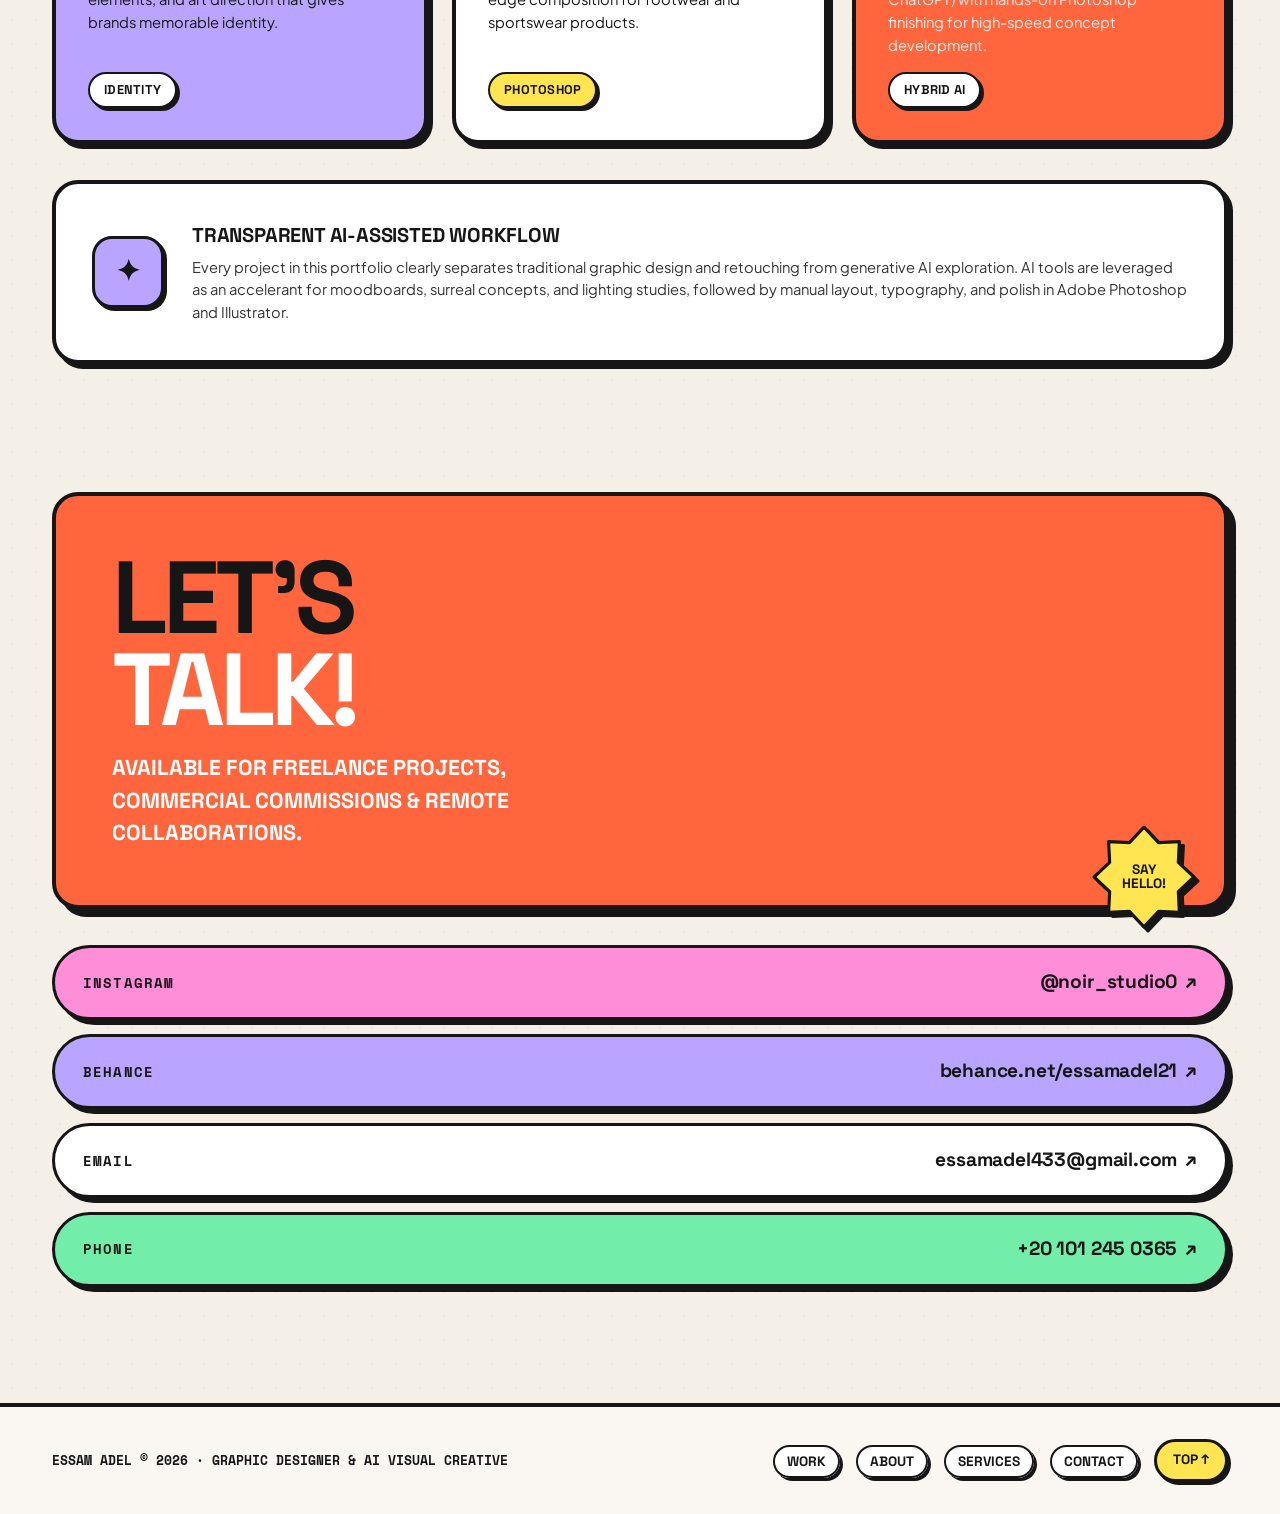
==== commit 633d0a02: "Update curated visuals statistic from 40 to 44" ====
--- a/index.html
+++ b/index.html
@@ -200,7 +200,7 @@
             <div class="stat-label">PROJECT SERIES</div>
           </div>
           <div class="stat-card mint">
-            <div class="stat-number">40</div>
+            <div class="stat-number">44</div>
             <div class="stat-label">CURATED VISUALS</div>
           </div>
         </div>
--- a/styles.css
+++ b/styles.css
@@ -1955,3 +1955,54 @@
     scroll-behavior: auto !important;
   }
 }
+
+
+/* ==========================================================================
+   ARCADE SOUND TOGGLE — opt-in game-inspired audio interface
+   ========================================================================== */
+.arcade-sound-toggle {
+  display: inline-flex;
+  align-items: center;
+  justify-content: center;
+  flex-shrink: 0;
+  gap: 7px;
+  margin-left: 10px;
+  padding: 9px 13px;
+  min-height: 42px;
+  background: var(--white);
+  color: var(--ink);
+  font: 800 0.76rem var(--font-display);
+  letter-spacing: 0.02em;
+  white-space: nowrap;
+  border: var(--stroke-thin);
+  border-radius: var(--radius-pill);
+  box-shadow: var(--shadow-sm);
+  cursor: pointer;
+  transition: transform 0.12s ease, box-shadow 0.12s ease, background 0.12s ease;
+}
+.arcade-sound-toggle[aria-pressed="true"] { background: var(--mint); }
+.arcade-sound-toggle:hover {
+  transform: translate(-2px, -2px);
+  box-shadow: var(--shadow);
+}
+.arcade-sound-toggle:active {
+  transform: translate(2px, 2px);
+  box-shadow: 1px 1px 0 var(--ink);
+}
+.arcade-sound-toggle:focus-visible {
+  outline: 3px solid #2354f4;
+  outline-offset: 3px;
+}
+.arcade-sound-toggle .sound-symbol { font-size: 1rem; line-height: 1; }
+@media (max-width: 950px) {
+  .arcade-sound-toggle {
+    margin-left: auto;
+    margin-right: 12px;
+    padding: 8px 11px;
+  }
+  .arcade-sound-toggle .sound-label { display: none; }
+}
+@media (prefers-reduced-motion: reduce) {
+  .arcade-sound-toggle { transition: none; }
+  .arcade-sound-toggle:hover { transform: none; }
+}
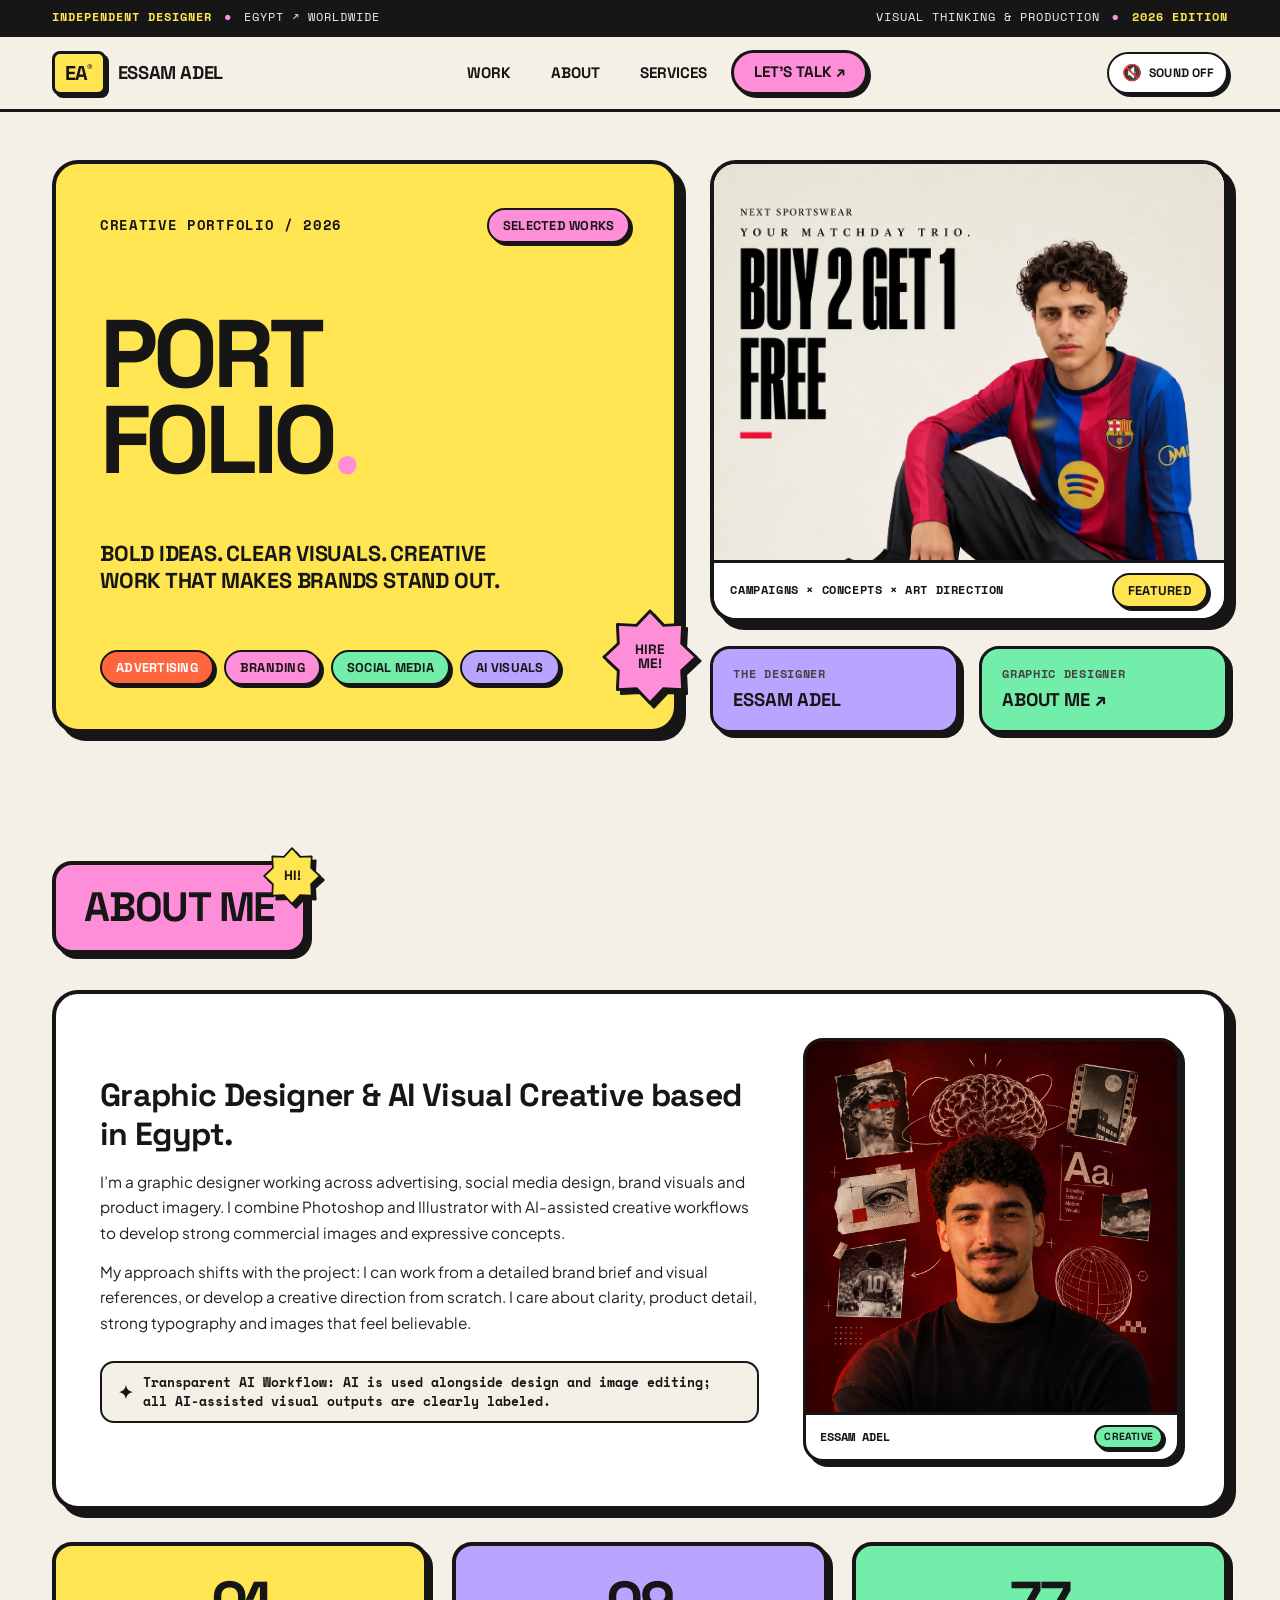
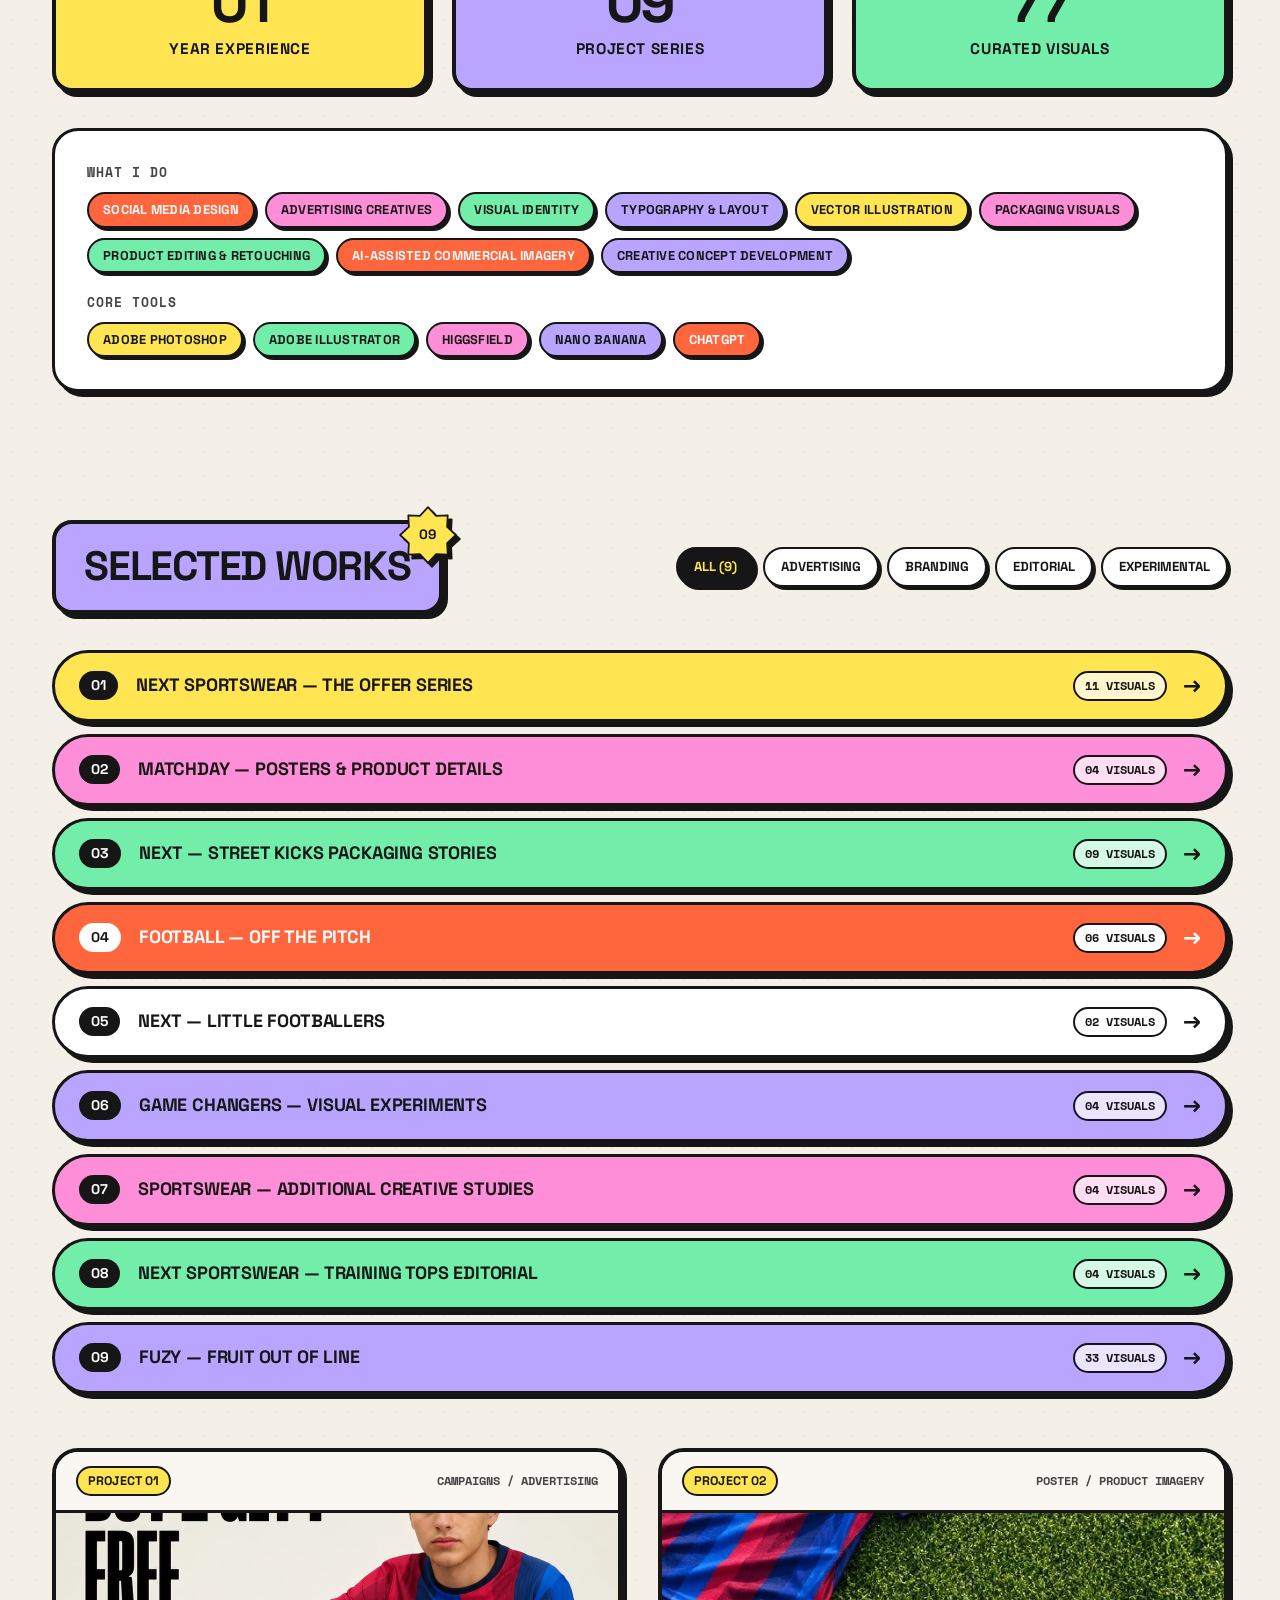
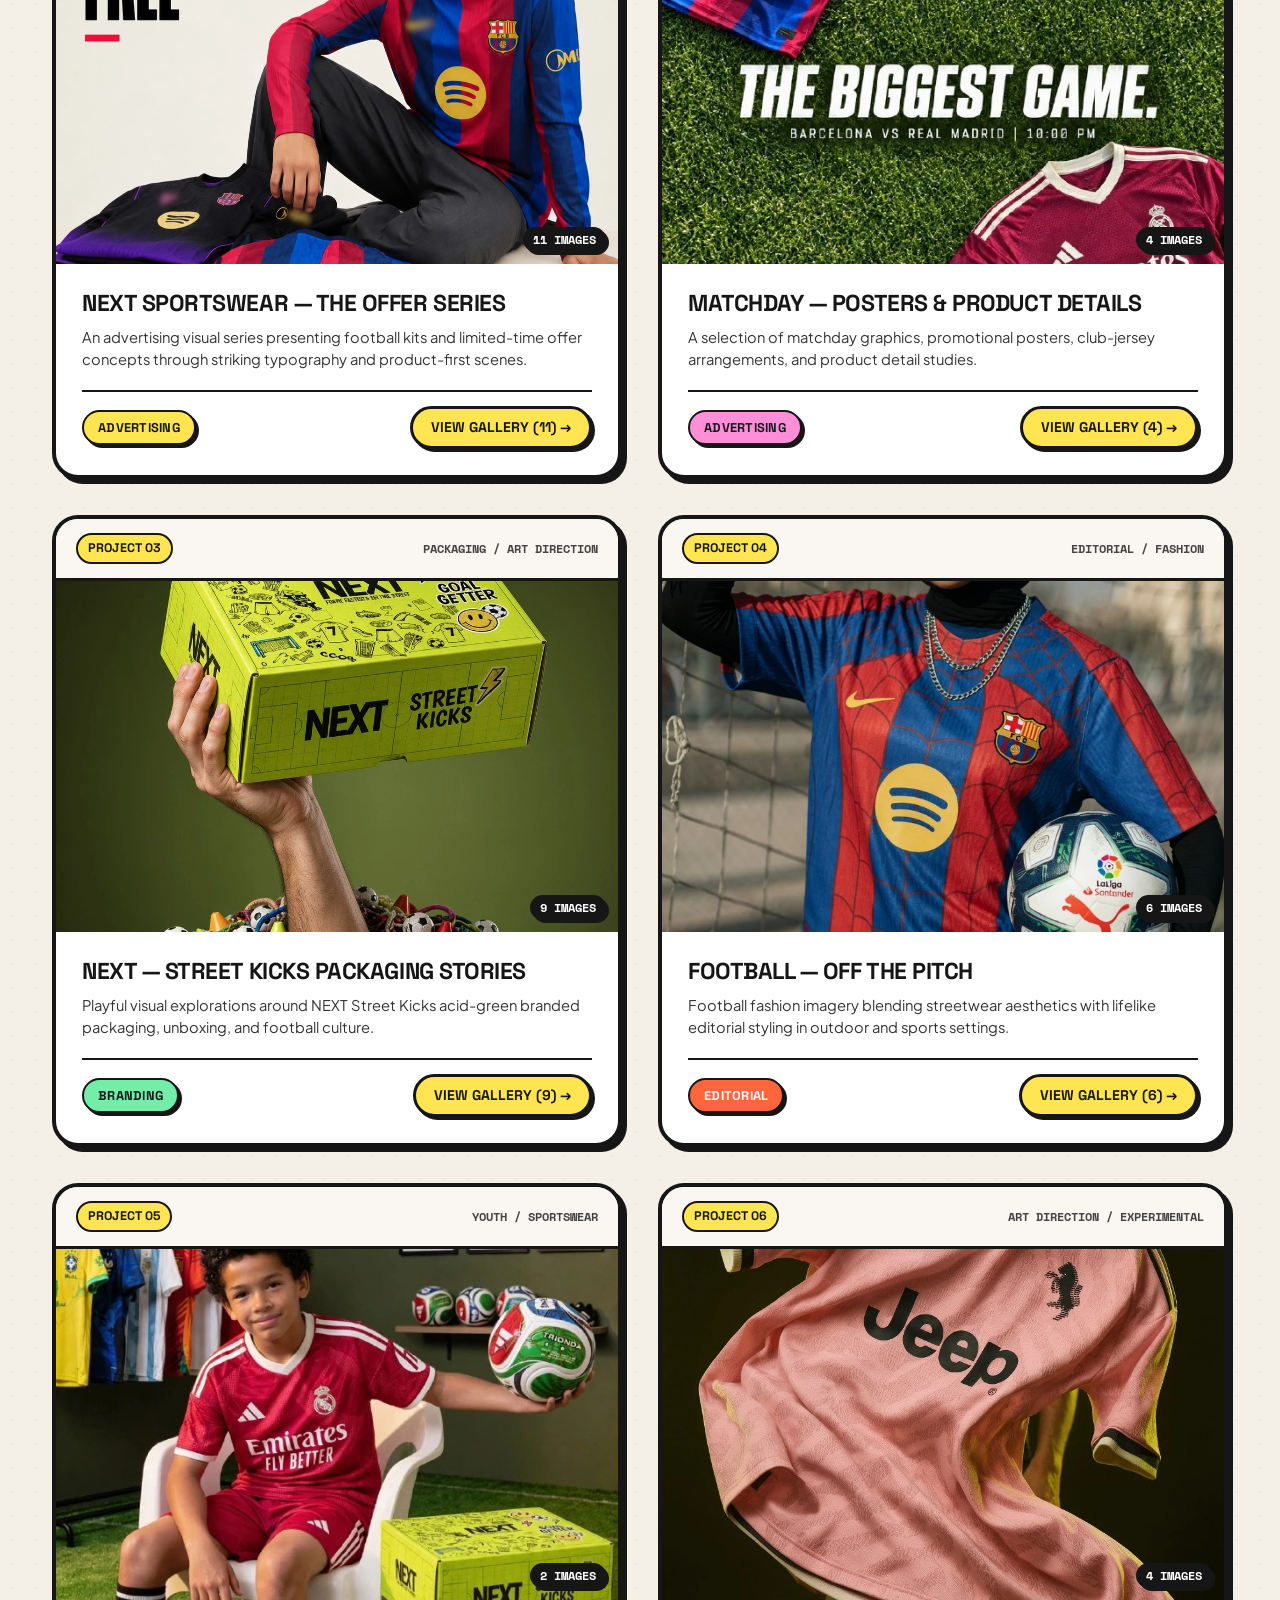
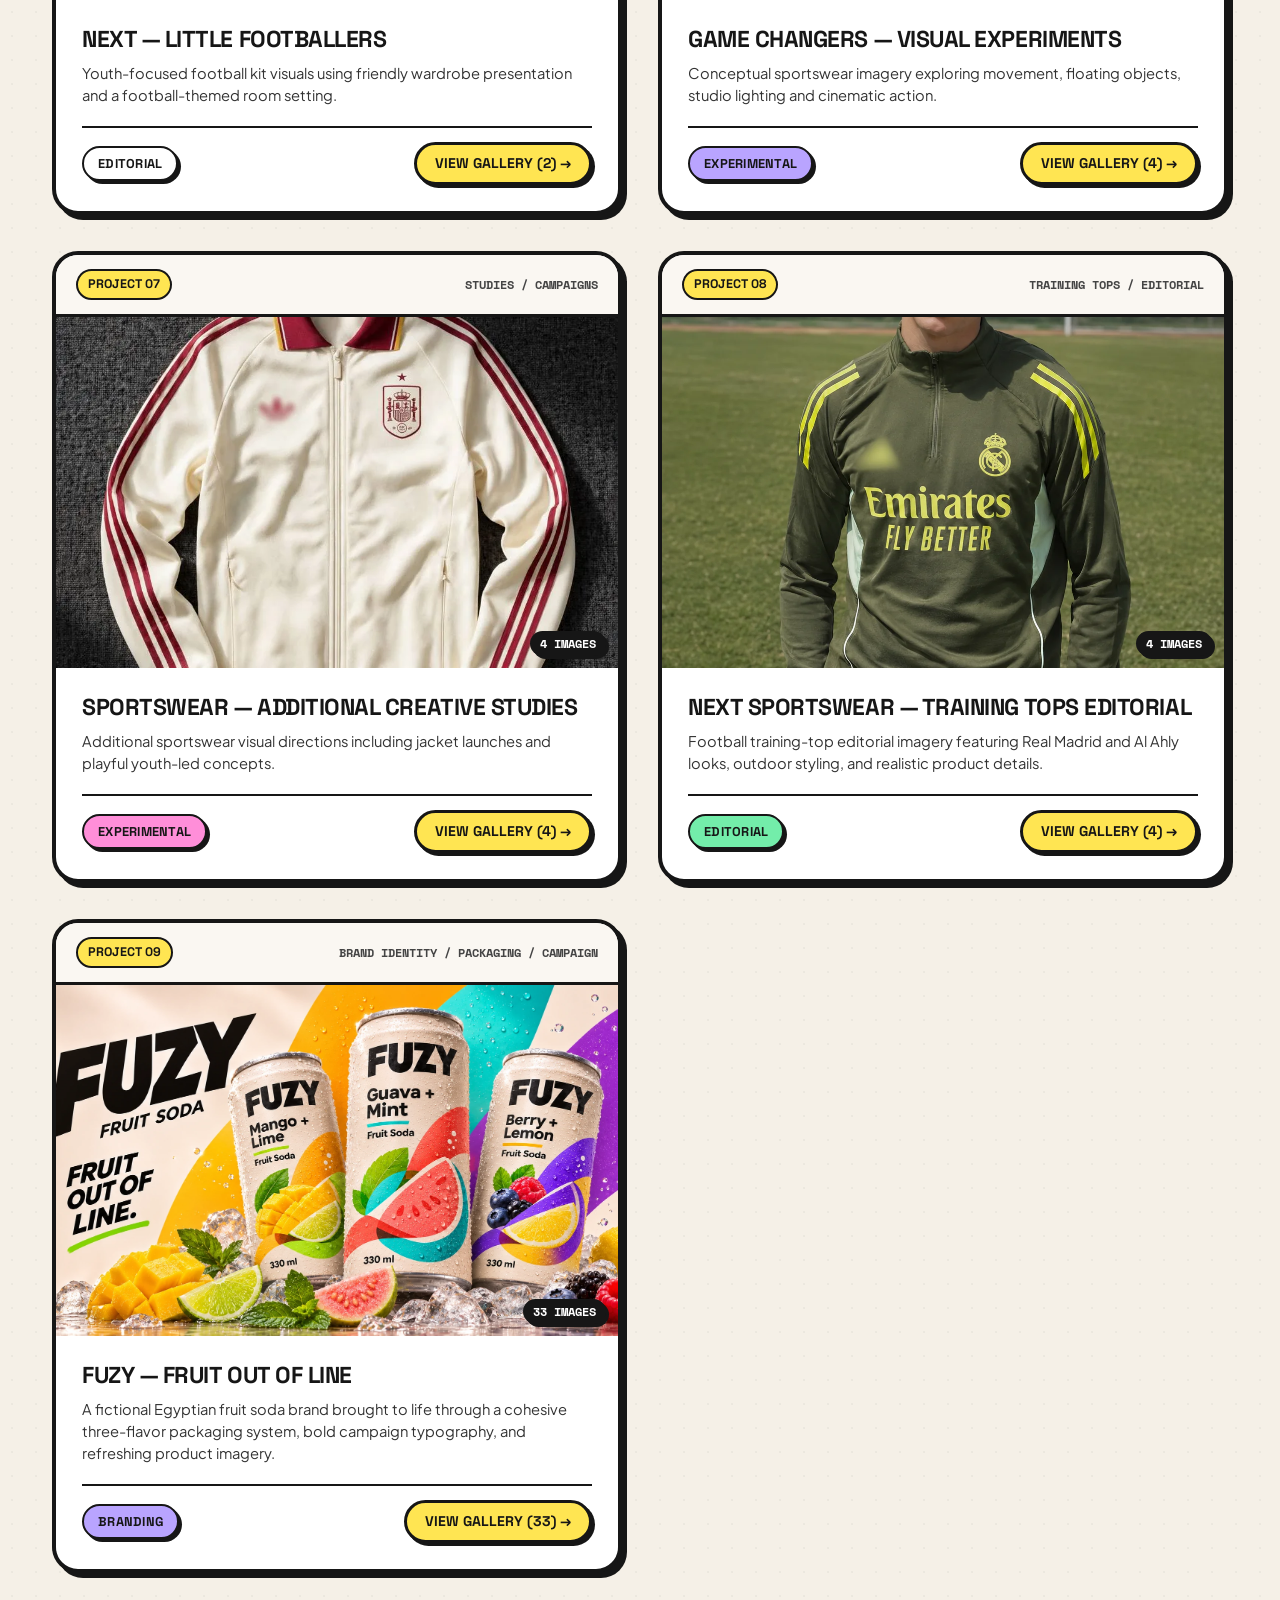
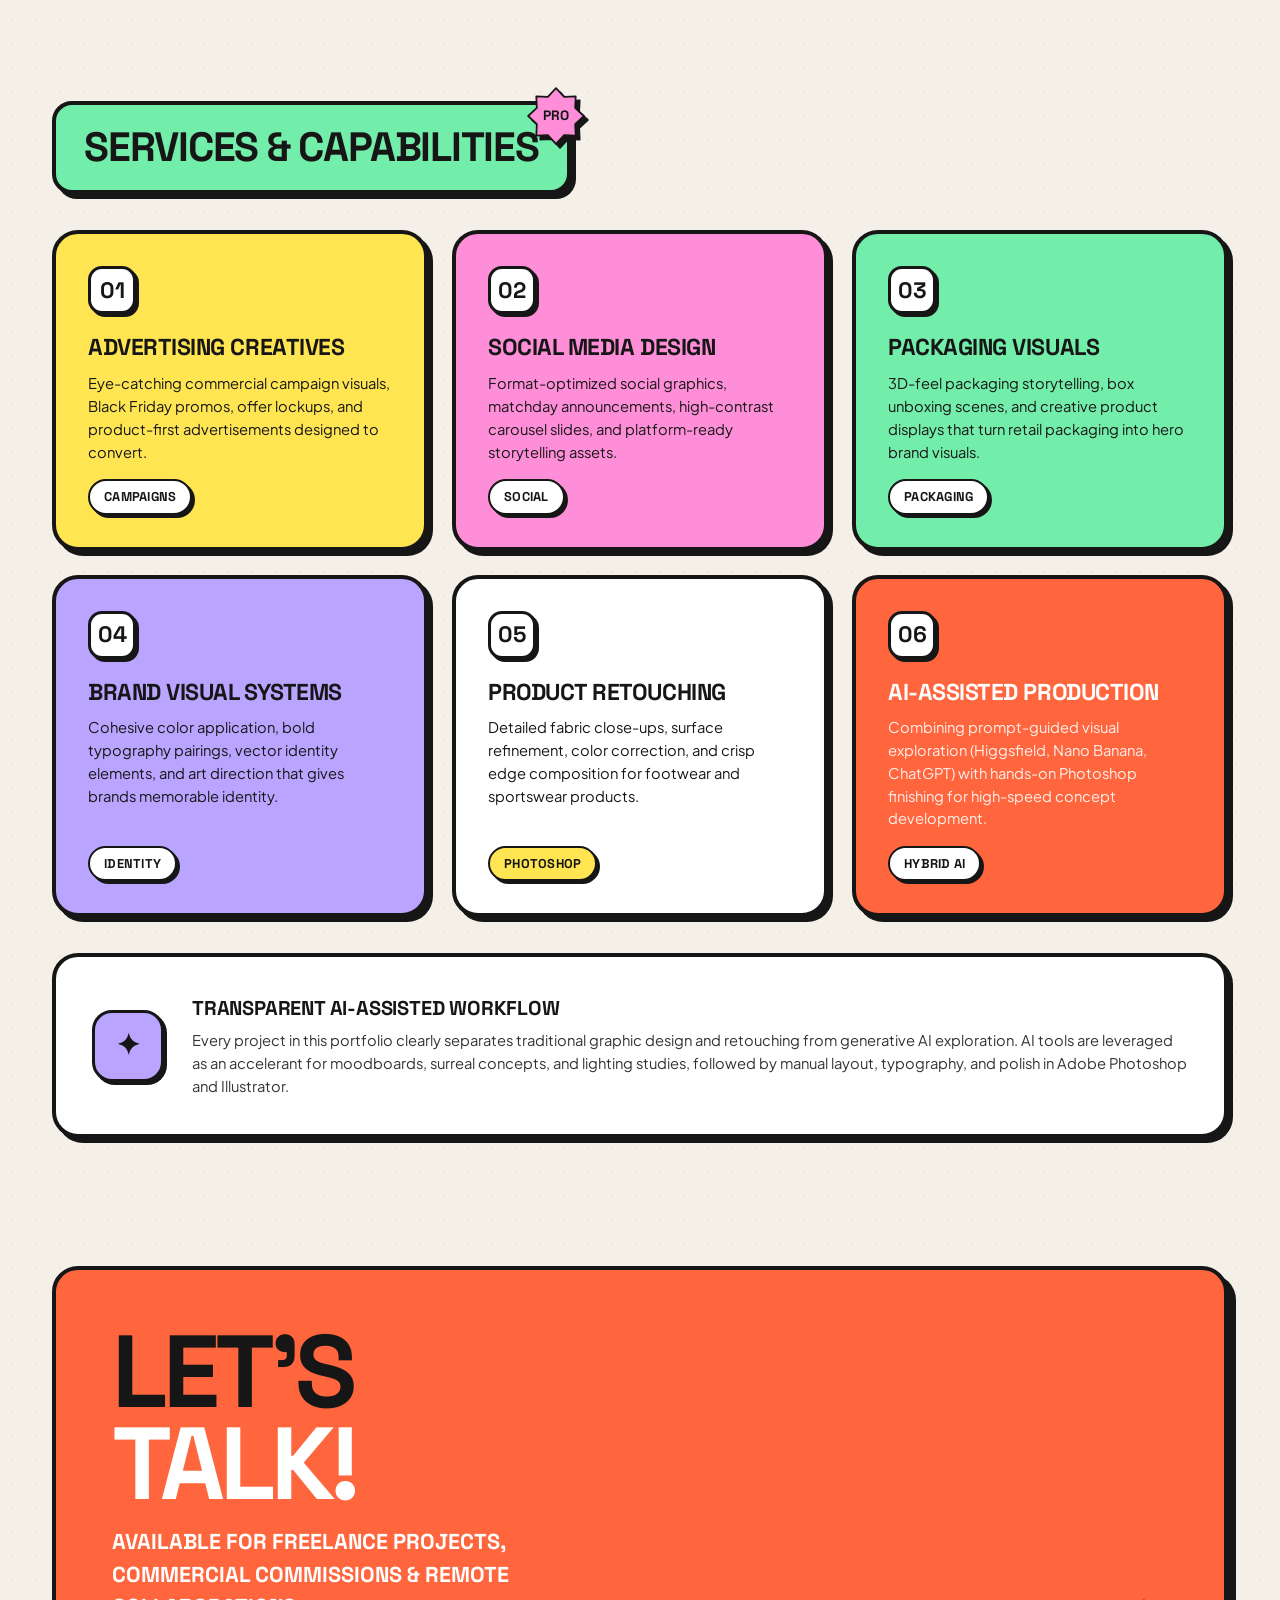
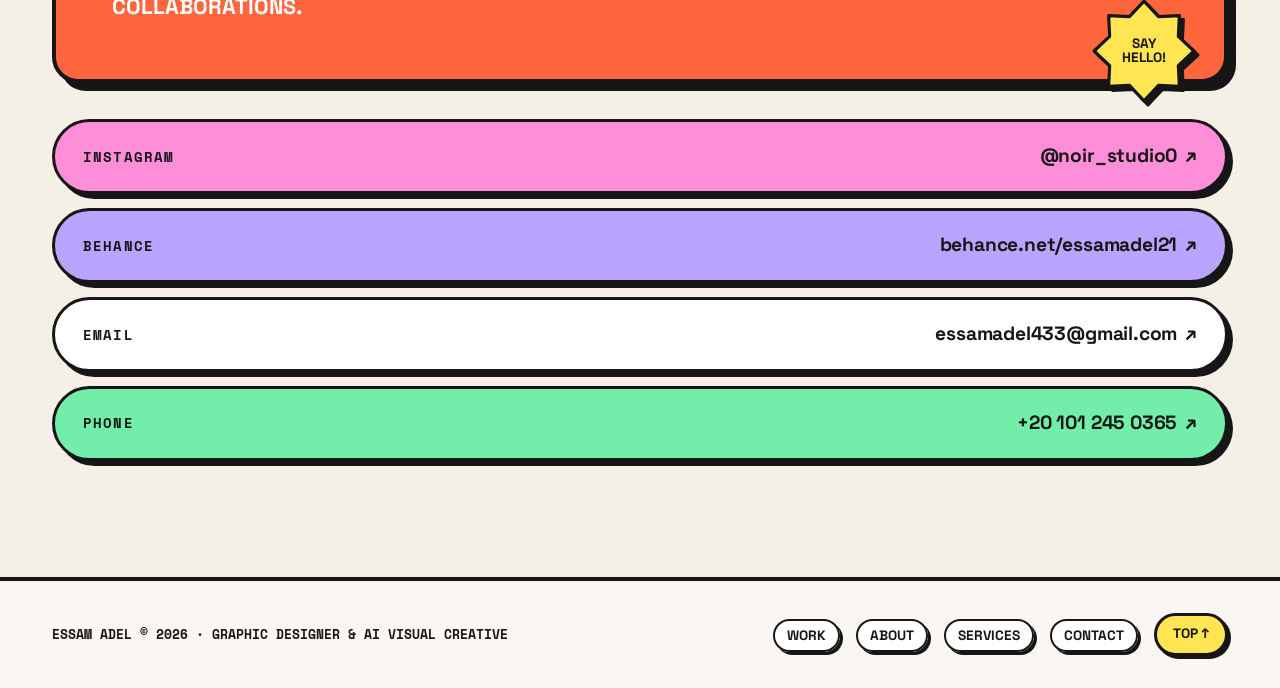
==== commit 7c7fb228: "Add FUZY brand project and derive portfolio counts from shared project data" ====
--- a/index.html
+++ b/index.html
@@ -11,7 +11,7 @@
   <!-- Open Graph / Meta -->
   <meta property="og:type" content="website">
   <meta property="og:title" content="Essam Adel — Graphic Designer & AI Visual Creative">
-  <meta property="og:description" content="Bold ideas. Clear visuals. Creative work that makes brands stand out. 8 project series across 43 curated visuals.">
+  <meta property="og:description" content="Bold ideas. Clear visuals. Creative work that makes brands stand out. 9 project series across 77 curated visuals.">
   <meta property="og:image" content="assets/images/barcelona-buy2get1.webp">
 
   <!-- Favicon -->
@@ -196,11 +196,11 @@
             <div class="stat-label">YEAR EXPERIENCE</div>
           </div>
           <div class="stat-card lavender">
-            <div class="stat-number">08</div>
+            <div class="stat-number" data-project-count>09</div>
             <div class="stat-label">PROJECT SERIES</div>
           </div>
           <div class="stat-card mint">
-            <div class="stat-number">44</div>
+            <div class="stat-number" data-visual-count>77</div>
             <div class="stat-label">CURATED VISUALS</div>
           </div>
         </div>
@@ -250,13 +250,13 @@
               <svg viewBox="0 0 100 100">
                 <polygon points="98,50 83,64 84,84 64,83 50,98 36,83 16,84 17,64 2,50 17,36 16,16 36,17 50,2 64,17 84,16 83,36" fill="#FFE552" stroke="#161616" stroke-width="3" stroke-linejoin="round"/>
               </svg>
-              <span>08</span>
+              <span data-project-count>09</span>
             </div>
           </div>
 
           <!-- Category Filters -->
           <div class="work-filters" role="toolbar" aria-label="Project filter options">
-            <button type="button" class="filter-btn active" data-filter="all">All (8)</button>
+            <button type="button" class="filter-btn active" data-filter="all" data-all-projects>All (9)</button>
             <button type="button" class="filter-btn" data-filter="advertising">Advertising</button>
             <button type="button" class="filter-btn" data-filter="branding">Branding</button>
             <button type="button" class="filter-btn" data-filter="editorial">Editorial</button>
@@ -265,293 +265,29 @@
         </div>
 
         <!-- 7 Horizontal Numbered Bars (Direct Reference Panel 3 Layout) -->
-        <div class="project-bars-list" role="navigation" aria-label="Direct project links">
-          
-          <a href="next-campaigns.html" class="project-bar-item c-yellow" data-category="advertising">
-            <div class="bar-left">
-              <span class="bar-num">01</span>
-              <span class="bar-title">NEXT SPORTSWEAR — THE OFFER SERIES</span>
-            </div>
-            <div class="bar-right">
-              <span class="bar-count-badge">11 VISUALS</span>
-              <span class="bar-arrow">→</span>
-            </div>
-          </a>
-
-          <a href="matchday-design.html" class="project-bar-item c-pink" data-category="advertising">
-            <div class="bar-left">
-              <span class="bar-num">02</span>
-              <span class="bar-title">MATCHDAY — POSTERS &amp; PRODUCT DETAILS</span>
-            </div>
-            <div class="bar-right">
-              <span class="bar-count-badge">04 VISUALS</span>
-              <span class="bar-arrow">→</span>
-            </div>
-          </a>
-
-          <a href="street-kicks.html" class="project-bar-item c-mint" data-category="branding">
-            <div class="bar-left">
-              <span class="bar-num">03</span>
-              <span class="bar-title">NEXT — STREET KICKS PACKAGING STORIES</span>
-            </div>
-            <div class="bar-right">
-              <span class="bar-count-badge">09 VISUALS</span>
-              <span class="bar-arrow">→</span>
-            </div>
-          </a>
-
-          <a href="football-editorial.html" class="project-bar-item c-orange" data-category="editorial">
-            <div class="bar-left">
-              <span class="bar-num">04</span>
-              <span class="bar-title">FOOTBALL — OFF THE PITCH</span>
-            </div>
-            <div class="bar-right">
-              <span class="bar-count-badge">06 VISUALS</span>
-              <span class="bar-arrow">→</span>
-            </div>
-          </a>
-
-          <a href="kids-collection.html" class="project-bar-item c-white" data-category="editorial">
-            <div class="bar-left">
-              <span class="bar-num">05</span>
-              <span class="bar-title">NEXT — LITTLE FOOTBALLERS</span>
-            </div>
-            <div class="bar-right">
-              <span class="bar-count-badge">02 VISUALS</span>
-              <span class="bar-arrow">→</span>
-            </div>
-          </a>
-
-          <a href="visual-experiments.html" class="project-bar-item c-lavender" data-category="experimental">
-            <div class="bar-left">
-              <span class="bar-num">06</span>
-              <span class="bar-title">GAME CHANGERS — VISUAL EXPERIMENTS</span>
-            </div>
-            <div class="bar-right">
-              <span class="bar-count-badge">04 VISUALS</span>
-              <span class="bar-arrow">→</span>
-            </div>
-          </a>
-
-          <a href="sportswear-archive.html" class="project-bar-item c-pink" data-category="experimental">
-            <div class="bar-left">
-              <span class="bar-num">07</span>
-              <span class="bar-title">SPORTSWEAR — ADDITIONAL CREATIVE STUDIES</span>
-            </div>
-            <div class="bar-right">
-              <span class="bar-count-badge">04 VISUALS</span>
-              <span class="bar-arrow">→</span>
-            </div>
-          </a>
-
-          <a href="training-tops-editorial.html" class="project-bar-item c-mint" data-category="editorial">
-            <div class="bar-left">
-              <span class="bar-num">08</span>
-              <span class="bar-title">NEXT SPORTSWEAR — TRAINING TOPS EDITORIAL</span>
-            </div>
-            <div class="bar-right">
-              <span class="bar-count-badge">04 VISUALS</span>
-              <span class="bar-arrow">→</span>
-            </div>
-          </a>
-
+        <div class="project-bars-list" role="navigation" aria-label="Direct project links"><!-- PROJECT_BARS_START --><a href="next-campaigns.html" class="project-bar-item c-yellow" data-category="advertising"><div class="bar-left"><span class="bar-num">01</span><span class="bar-title">NEXT SPORTSWEAR — THE OFFER SERIES</span></div><div class="bar-right"><span class="bar-count-badge">11 VISUALS</span><span class="bar-arrow">→</span></div></a>
+<a href="matchday-design.html" class="project-bar-item c-pink" data-category="advertising"><div class="bar-left"><span class="bar-num">02</span><span class="bar-title">MATCHDAY — POSTERS &amp; PRODUCT DETAILS</span></div><div class="bar-right"><span class="bar-count-badge">04 VISUALS</span><span class="bar-arrow">→</span></div></a>
+<a href="street-kicks.html" class="project-bar-item c-mint" data-category="branding"><div class="bar-left"><span class="bar-num">03</span><span class="bar-title">NEXT — STREET KICKS PACKAGING STORIES</span></div><div class="bar-right"><span class="bar-count-badge">09 VISUALS</span><span class="bar-arrow">→</span></div></a>
+<a href="football-editorial.html" class="project-bar-item c-orange" data-category="editorial"><div class="bar-left"><span class="bar-num">04</span><span class="bar-title">FOOTBALL — OFF THE PITCH</span></div><div class="bar-right"><span class="bar-count-badge">06 VISUALS</span><span class="bar-arrow">→</span></div></a>
+<a href="kids-collection.html" class="project-bar-item c-white" data-category="editorial"><div class="bar-left"><span class="bar-num">05</span><span class="bar-title">NEXT — LITTLE FOOTBALLERS</span></div><div class="bar-right"><span class="bar-count-badge">02 VISUALS</span><span class="bar-arrow">→</span></div></a>
+<a href="visual-experiments.html" class="project-bar-item c-lavender" data-category="experimental"><div class="bar-left"><span class="bar-num">06</span><span class="bar-title">GAME CHANGERS — VISUAL EXPERIMENTS</span></div><div class="bar-right"><span class="bar-count-badge">04 VISUALS</span><span class="bar-arrow">→</span></div></a>
+<a href="sportswear-archive.html" class="project-bar-item c-pink" data-category="experimental"><div class="bar-left"><span class="bar-num">07</span><span class="bar-title">SPORTSWEAR — ADDITIONAL CREATIVE STUDIES</span></div><div class="bar-right"><span class="bar-count-badge">04 VISUALS</span><span class="bar-arrow">→</span></div></a>
+<a href="training-tops-editorial.html" class="project-bar-item c-mint" data-category="editorial"><div class="bar-left"><span class="bar-num">08</span><span class="bar-title">NEXT SPORTSWEAR — TRAINING TOPS EDITORIAL</span></div><div class="bar-right"><span class="bar-count-badge">04 VISUALS</span><span class="bar-arrow">→</span></div></a>
+<a href="fuzy-fruit-soda.html" class="project-bar-item c-lavender" data-category="branding"><div class="bar-left"><span class="bar-num">09</span><span class="bar-title">FUZY — FRUIT OUT OF LINE</span></div><div class="bar-right"><span class="bar-count-badge">33 VISUALS</span><span class="bar-arrow">→</span></div></a><!-- PROJECT_BARS_END -->
         </div>
 
         <!-- ===================================================================
              VISUAL PROJECT CARDS GRID (All 8 Projects Featured Visually)
              =================================================================== -->
-        <div class="project-cards-grid">
-          
-          <!-- Card 01 -->
-          <article class="project-card" data-category="advertising">
-            <div class="project-card-header">
-              <span class="card-num-pill">PROJECT 01</span>
-              <span class="card-cat-pill">CAMPAIGNS / ADVERTISING</span>
-            </div>
-            <div class="project-card-thumb">
-              <img src="barcelona-buy2get1.webp" 
-                   alt="NEXT Sportswear Offer Series promotional visual" 
-                   loading="lazy" width="1123" height="1400">
-              <span class="card-overlay-badge">11 IMAGES</span>
-            </div>
-            <div class="project-card-body">
-              <div>
-                <h3 class="project-card-title">NEXT SPORTSWEAR — THE OFFER SERIES</h3>
-                <p class="project-card-desc">An advertising visual series presenting football kits and limited-time offer concepts through striking typography and product-first scenes.</p>
-              </div>
-              <div class="project-card-footer">
-                <span class="pill-tag yellow">Typography</span>
-                <a href="next-campaigns.html" class="card-view-btn">View Gallery (11) →</a>
-              </div>
-            </div>
-          </article>
-
-          <!-- Card 02 -->
-          <article class="project-card" data-category="advertising">
-            <div class="project-card-header">
-              <span class="card-num-pill">PROJECT 02</span>
-              <span class="card-cat-pill">POSTER / PRODUCT IMAGERY</span>
-            </div>
-            <div class="project-card-thumb">
-              <img src="el-clasico-matchday.webp" 
-                   alt="Matchday Posters and Product Details by Essam Adel" 
-                   loading="lazy" width="640" height="800">
-              <span class="card-overlay-badge">4 IMAGES</span>
-            </div>
-            <div class="project-card-body">
-              <div>
-                <h3 class="project-card-title">MATCHDAY — POSTERS &amp; PRODUCT DETAILS</h3>
-                <p class="project-card-desc">A selection of matchday graphics, promotional posters, club-jersey arrangements, and product detail studies.</p>
-              </div>
-              <div class="project-card-footer">
-                <span class="pill-tag pink">Poster Art</span>
-                <a href="matchday-design.html" class="card-view-btn">View Gallery (4) →</a>
-              </div>
-            </div>
-          </article>
-
-          <!-- Card 03 -->
-          <article class="project-card" data-category="branding">
-            <div class="project-card-header">
-              <span class="card-num-pill">PROJECT 03</span>
-              <span class="card-cat-pill">PACKAGING / ART DIRECTION</span>
-            </div>
-            <div class="project-card-thumb">
-              <img src="street-kicks-box-hero.webp" 
-                   alt="NEXT Street Kicks Packaging Stories" 
-                   loading="lazy" width="1024" height="1024">
-              <span class="card-overlay-badge">9 IMAGES</span>
-            </div>
-            <div class="project-card-body">
-              <div>
-                <h3 class="project-card-title">NEXT — STREET KICKS PACKAGING STORIES</h3>
-                <p class="project-card-desc">Playful visual explorations around NEXT Street Kicks acid-green branded packaging, unboxing, and football culture.</p>
-              </div>
-              <div class="project-card-footer">
-                <span class="pill-tag mint">Packaging</span>
-                <a href="street-kicks.html" class="card-view-btn">View Gallery (9) →</a>
-              </div>
-            </div>
-          </article>
-
-          <!-- Card 04 -->
-          <article class="project-card" data-category="editorial">
-            <div class="project-card-header">
-              <span class="card-num-pill">PROJECT 04</span>
-              <span class="card-cat-pill">EDITORIAL / FASHION</span>
-            </div>
-            <div class="project-card-thumb">
-              <img src="barcelona-pitchside.webp" 
-                   alt="Football Off The Pitch editorial visual" 
-                   loading="lazy" width="784" height="1328">
-              <span class="card-overlay-badge">6 IMAGES</span>
-            </div>
-            <div class="project-card-body">
-              <div>
-                <h3 class="project-card-title">FOOTBALL — OFF THE PITCH</h3>
-                <p class="project-card-desc">Football fashion imagery blending streetwear aesthetics with lifelike editorial styling in outdoor and sports settings.</p>
-              </div>
-              <div class="project-card-footer">
-                <span class="pill-tag orange">Editorial</span>
-                <a href="football-editorial.html" class="card-view-btn">View Gallery (6) →</a>
-              </div>
-            </div>
-          </article>
-
-          <!-- Card 05 -->
-          <article class="project-card" data-category="editorial">
-            <div class="project-card-header">
-              <span class="card-num-pill">PROJECT 05</span>
-              <span class="card-cat-pill">YOUTH / SPORTSWEAR</span>
-            </div>
-            <div class="project-card-thumb">
-              <img src="kids-madrid-room.webp" 
-                   alt="NEXT Little Footballers kids room concept" 
-                   loading="lazy" width="642" height="800">
-              <span class="card-overlay-badge">2 IMAGES</span>
-            </div>
-            <div class="project-card-body">
-              <div>
-                <h3 class="project-card-title">NEXT — LITTLE FOOTBALLERS</h3>
-                <p class="project-card-desc">Youth-focused football kit visuals using friendly wardrobe presentation and a football-themed room setting.</p>
-              </div>
-              <div class="project-card-footer">
-                <span class="pill-tag lavender">Youth Sports</span>
-                <a href="kids-collection.html" class="card-view-btn">View Gallery (2) →</a>
-              </div>
-            </div>
-          </article>
-
-          <!-- Card 06 -->
-          <article class="project-card" data-category="experimental">
-            <div class="project-card-header">
-              <span class="card-num-pill">PROJECT 06</span>
-              <span class="card-cat-pill">ART DIRECTION / EXPERIMENTAL</span>
-            </div>
-            <div class="project-card-thumb">
-              <img src="juventus-floating-jersey.webp" 
-                   alt="Game Changers surreal floating jersey visual" 
-                   loading="lazy" width="881" height="1279">
-              <span class="card-overlay-badge">4 IMAGES</span>
-            </div>
-            <div class="project-card-body">
-              <div>
-                <h3 class="project-card-title">GAME CHANGERS — VISUAL EXPERIMENTS</h3>
-                <p class="project-card-desc">Conceptual sportswear imagery exploring movement, floating objects, studio lighting and cinematic action.</p>
-              </div>
-              <div class="project-card-footer">
-                <span class="pill-tag pink">Experimental</span>
-                <a href="visual-experiments.html" class="card-view-btn">View Gallery (4) →</a>
-              </div>
-            </div>
-          </article>
-
-          <!-- Card 07 -->
-          <article class="project-card" data-category="experimental">
-            <div class="project-card-header">
-              <span class="card-num-pill">PROJECT 07</span>
-              <span class="card-cat-pill">STUDIES / CAMPAIGNS</span>
-            </div>
-            <div class="project-card-thumb">
-              <img src="spain-track-jacket.webp" 
-                   alt="Sportswear Additional Creative Studies" 
-                   loading="lazy" width="800" height="800">
-              <span class="card-overlay-badge">4 IMAGES</span>
-            </div>
-            <div class="project-card-body">
-              <div>
-                <h3 class="project-card-title">SPORTSWEAR — ADDITIONAL CREATIVE STUDIES</h3>
-                <p class="project-card-desc">Additional sportswear visual directions including jacket launches and playful youth-led concepts.</p>
-              </div>
-              <div class="project-card-footer">
-                <span class="pill-tag mint">Apparel</span>
-                <a href="sportswear-archive.html" class="card-view-btn">View Gallery (4) →</a>
-              </div>
-            </div>
-          </article>
-
-          <!-- Card 08 -->
-          <article class="project-card" data-category="editorial">
-            <div class="project-card-header">
-              <span class="card-num-pill">PROJECT 08</span>
-              <span class="card-cat-pill">TRAINING TOPS / EDITORIAL</span>
-            </div>
-            <div class="project-card-thumb">
-              <img src="madrid-olive-portrait.webp" alt="NEXT Sportswear Real Madrid olive training top editorial portrait" loading="lazy" width="1122" height="1402">
-              <span class="card-overlay-badge">4 IMAGES</span>
-            </div>
-            <div class="project-card-body">
-              <div>
-                <h3 class="project-card-title">NEXT SPORTSWEAR — TRAINING TOPS EDITORIAL</h3>
-                <p class="project-card-desc">Football training-top editorial imagery featuring Real Madrid and Al Ahly looks, outdoor styling, and realistic product details.</p>
-              </div>
-              <div class="project-card-footer">
-                <span class="pill-tag mint">Editorial</span>
-                <a href="training-tops-editorial.html" class="card-view-btn">View Gallery (4) →</a>
-              </div>
-            </div>
-          </article>
-
+        <div class="project-cards-grid"><!-- PROJECT_CARDS_START --><article class="project-card" data-category="advertising"><div class="project-card-header"><span class="card-num-pill">PROJECT 01</span><span class="card-cat-pill">CAMPAIGNS / ADVERTISING</span></div><div class="project-card-thumb"><img src="barcelona-buy2get1.webp" alt="NEXT SPORTSWEAR — THE OFFER SERIES" loading="lazy"><span class="card-overlay-badge">11 IMAGES</span></div><div class="project-card-body"><div><h3 class="project-card-title">NEXT SPORTSWEAR — THE OFFER SERIES</h3><p class="project-card-desc">An advertising visual series presenting football kits and limited-time offer concepts through striking typography and product-first scenes.</p></div><div class="project-card-footer"><span class="pill-tag yellow">advertising</span><a href="next-campaigns.html" class="card-view-btn">View Gallery (11) →</a></div></div></article>
+<article class="project-card" data-category="advertising"><div class="project-card-header"><span class="card-num-pill">PROJECT 02</span><span class="card-cat-pill">POSTER / PRODUCT IMAGERY</span></div><div class="project-card-thumb"><img src="el-clasico-matchday.webp" alt="MATCHDAY — POSTERS &amp; PRODUCT DETAILS" loading="lazy"><span class="card-overlay-badge">4 IMAGES</span></div><div class="project-card-body"><div><h3 class="project-card-title">MATCHDAY — POSTERS &amp; PRODUCT DETAILS</h3><p class="project-card-desc">A selection of matchday graphics, promotional posters, club-jersey arrangements, and product detail studies.</p></div><div class="project-card-footer"><span class="pill-tag pink">advertising</span><a href="matchday-design.html" class="card-view-btn">View Gallery (4) →</a></div></div></article>
+<article class="project-card" data-category="branding"><div class="project-card-header"><span class="card-num-pill">PROJECT 03</span><span class="card-cat-pill">PACKAGING / ART DIRECTION</span></div><div class="project-card-thumb"><img src="street-kicks-box-hero.webp" alt="NEXT — STREET KICKS PACKAGING STORIES" loading="lazy"><span class="card-overlay-badge">9 IMAGES</span></div><div class="project-card-body"><div><h3 class="project-card-title">NEXT — STREET KICKS PACKAGING STORIES</h3><p class="project-card-desc">Playful visual explorations around NEXT Street Kicks acid-green branded packaging, unboxing, and football culture.</p></div><div class="project-card-footer"><span class="pill-tag mint">branding</span><a href="street-kicks.html" class="card-view-btn">View Gallery (9) →</a></div></div></article>
+<article class="project-card" data-category="editorial"><div class="project-card-header"><span class="card-num-pill">PROJECT 04</span><span class="card-cat-pill">EDITORIAL / FASHION</span></div><div class="project-card-thumb"><img src="barcelona-pitchside.webp" alt="FOOTBALL — OFF THE PITCH" loading="lazy"><span class="card-overlay-badge">6 IMAGES</span></div><div class="project-card-body"><div><h3 class="project-card-title">FOOTBALL — OFF THE PITCH</h3><p class="project-card-desc">Football fashion imagery blending streetwear aesthetics with lifelike editorial styling in outdoor and sports settings.</p></div><div class="project-card-footer"><span class="pill-tag orange">editorial</span><a href="football-editorial.html" class="card-view-btn">View Gallery (6) →</a></div></div></article>
+<article class="project-card" data-category="editorial"><div class="project-card-header"><span class="card-num-pill">PROJECT 05</span><span class="card-cat-pill">YOUTH / SPORTSWEAR</span></div><div class="project-card-thumb"><img src="kids-madrid-room.webp" alt="NEXT — LITTLE FOOTBALLERS" loading="lazy"><span class="card-overlay-badge">2 IMAGES</span></div><div class="project-card-body"><div><h3 class="project-card-title">NEXT — LITTLE FOOTBALLERS</h3><p class="project-card-desc">Youth-focused football kit visuals using friendly wardrobe presentation and a football-themed room setting.</p></div><div class="project-card-footer"><span class="pill-tag white">editorial</span><a href="kids-collection.html" class="card-view-btn">View Gallery (2) →</a></div></div></article>
+<article class="project-card" data-category="experimental"><div class="project-card-header"><span class="card-num-pill">PROJECT 06</span><span class="card-cat-pill">ART DIRECTION / EXPERIMENTAL</span></div><div class="project-card-thumb"><img src="juventus-floating-jersey.webp" alt="GAME CHANGERS — VISUAL EXPERIMENTS" loading="lazy"><span class="card-overlay-badge">4 IMAGES</span></div><div class="project-card-body"><div><h3 class="project-card-title">GAME CHANGERS — VISUAL EXPERIMENTS</h3><p class="project-card-desc">Conceptual sportswear imagery exploring movement, floating objects, studio lighting and cinematic action.</p></div><div class="project-card-footer"><span class="pill-tag lavender">experimental</span><a href="visual-experiments.html" class="card-view-btn">View Gallery (4) →</a></div></div></article>
+<article class="project-card" data-category="experimental"><div class="project-card-header"><span class="card-num-pill">PROJECT 07</span><span class="card-cat-pill">STUDIES / CAMPAIGNS</span></div><div class="project-card-thumb"><img src="spain-track-jacket.webp" alt="SPORTSWEAR — ADDITIONAL CREATIVE STUDIES" loading="lazy"><span class="card-overlay-badge">4 IMAGES</span></div><div class="project-card-body"><div><h3 class="project-card-title">SPORTSWEAR — ADDITIONAL CREATIVE STUDIES</h3><p class="project-card-desc">Additional sportswear visual directions including jacket launches and playful youth-led concepts.</p></div><div class="project-card-footer"><span class="pill-tag pink">experimental</span><a href="sportswear-archive.html" class="card-view-btn">View Gallery (4) →</a></div></div></article>
+<article class="project-card" data-category="editorial"><div class="project-card-header"><span class="card-num-pill">PROJECT 08</span><span class="card-cat-pill">TRAINING TOPS / EDITORIAL</span></div><div class="project-card-thumb"><img src="madrid-olive-portrait.webp" alt="NEXT SPORTSWEAR — TRAINING TOPS EDITORIAL" loading="lazy"><span class="card-overlay-badge">4 IMAGES</span></div><div class="project-card-body"><div><h3 class="project-card-title">NEXT SPORTSWEAR — TRAINING TOPS EDITORIAL</h3><p class="project-card-desc">Football training-top editorial imagery featuring Real Madrid and Al Ahly looks, outdoor styling, and realistic product details.</p></div><div class="project-card-footer"><span class="pill-tag mint">editorial</span><a href="training-tops-editorial.html" class="card-view-btn">View Gallery (4) →</a></div></div></article>
+<article class="project-card" data-category="branding"><div class="project-card-header"><span class="card-num-pill">PROJECT 09</span><span class="card-cat-pill">BRAND IDENTITY / PACKAGING / CAMPAIGN</span></div><div class="project-card-thumb"><img src="assets/fuzy/33_wide_flavor_hero.webp" alt="FUZY — FRUIT OUT OF LINE" loading="lazy"><span class="card-overlay-badge">33 IMAGES</span></div><div class="project-card-body"><div><h3 class="project-card-title">FUZY — FRUIT OUT OF LINE</h3><p class="project-card-desc">A fictional Egyptian fruit soda brand brought to life through a cohesive three-flavor packaging system, bold campaign typography, and refreshing product imagery.</p></div><div class="project-card-footer"><span class="pill-tag lavender">branding</span><a href="fuzy-fruit-soda.html" class="card-view-btn">View Gallery (33) →</a></div></div></article><!-- PROJECT_CARDS_END -->
         </div>
 
       </div>
@@ -730,6 +466,8 @@
   </footer>
 
   <!-- Scripts -->
+  <script src="projects.js"></script>
+  <script src="portfolio.js"></script>
   <script src="script.js"></script>
 </body>
 </html>
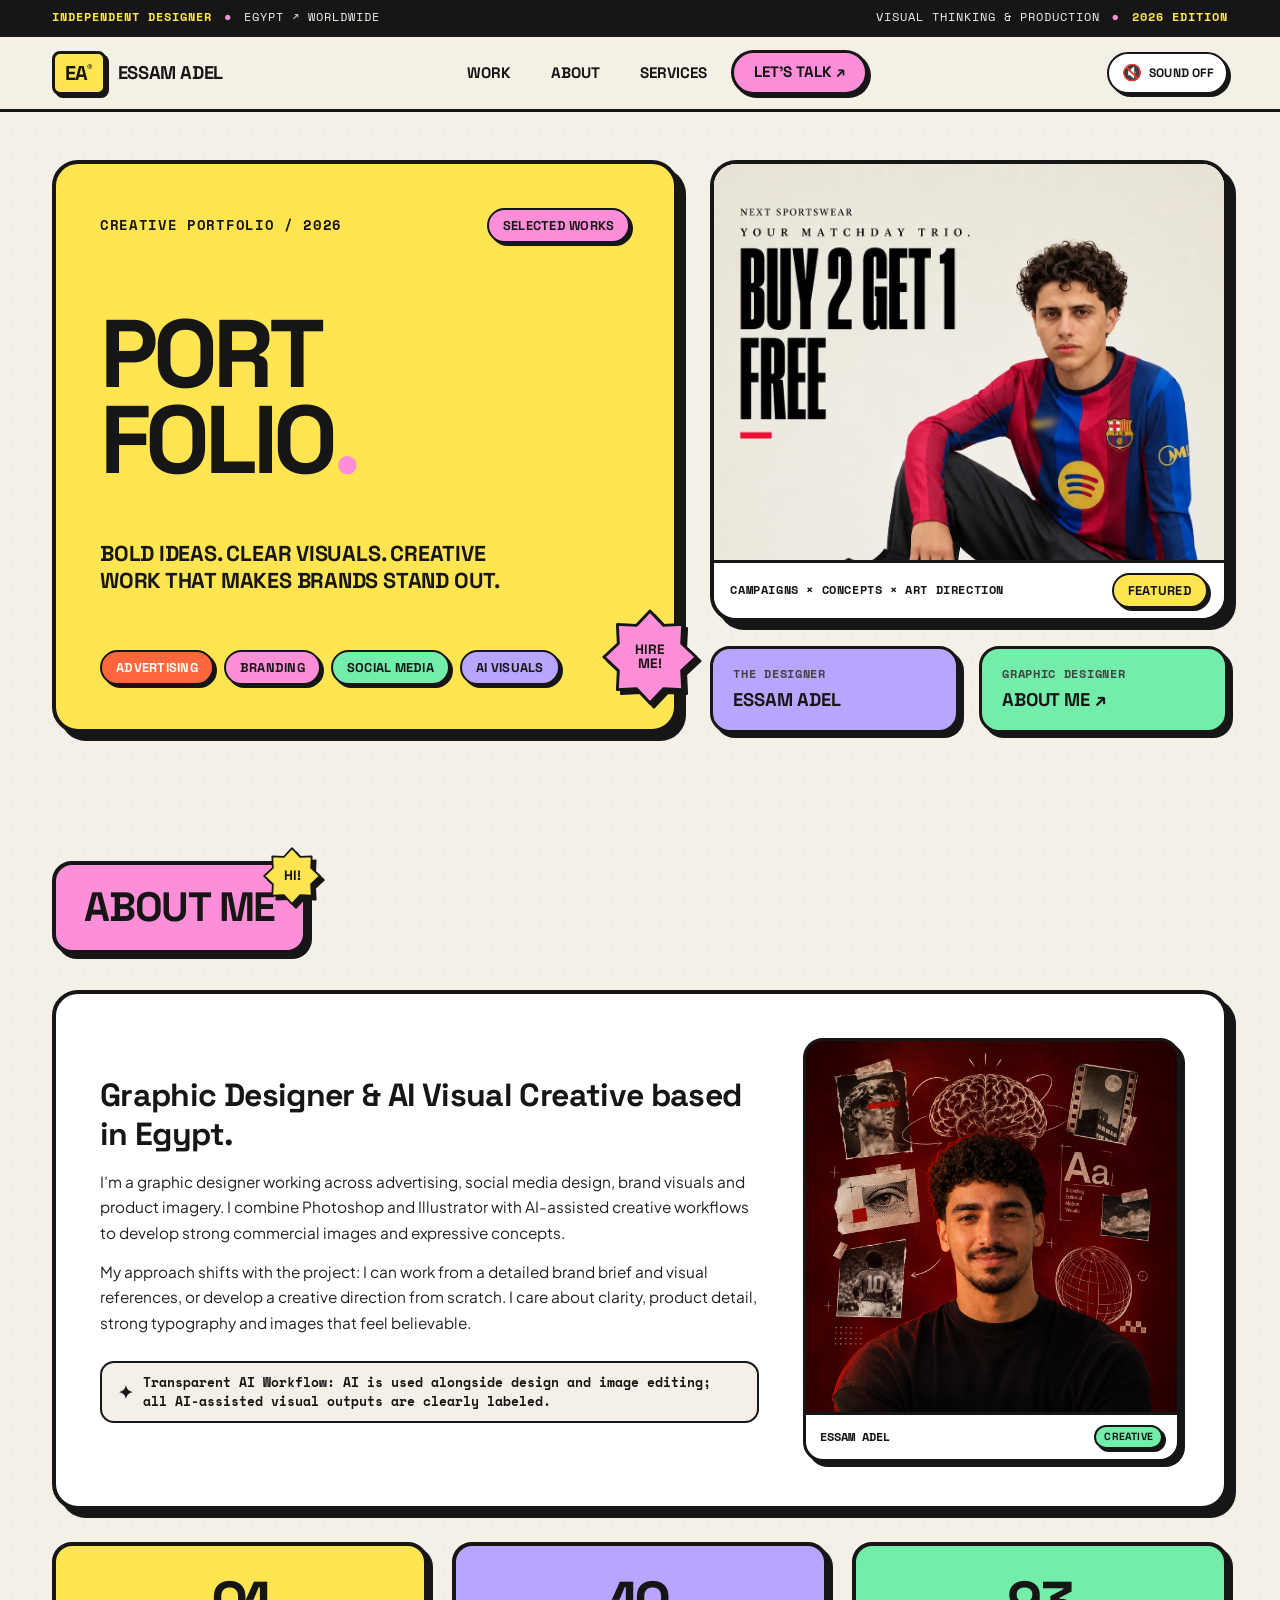
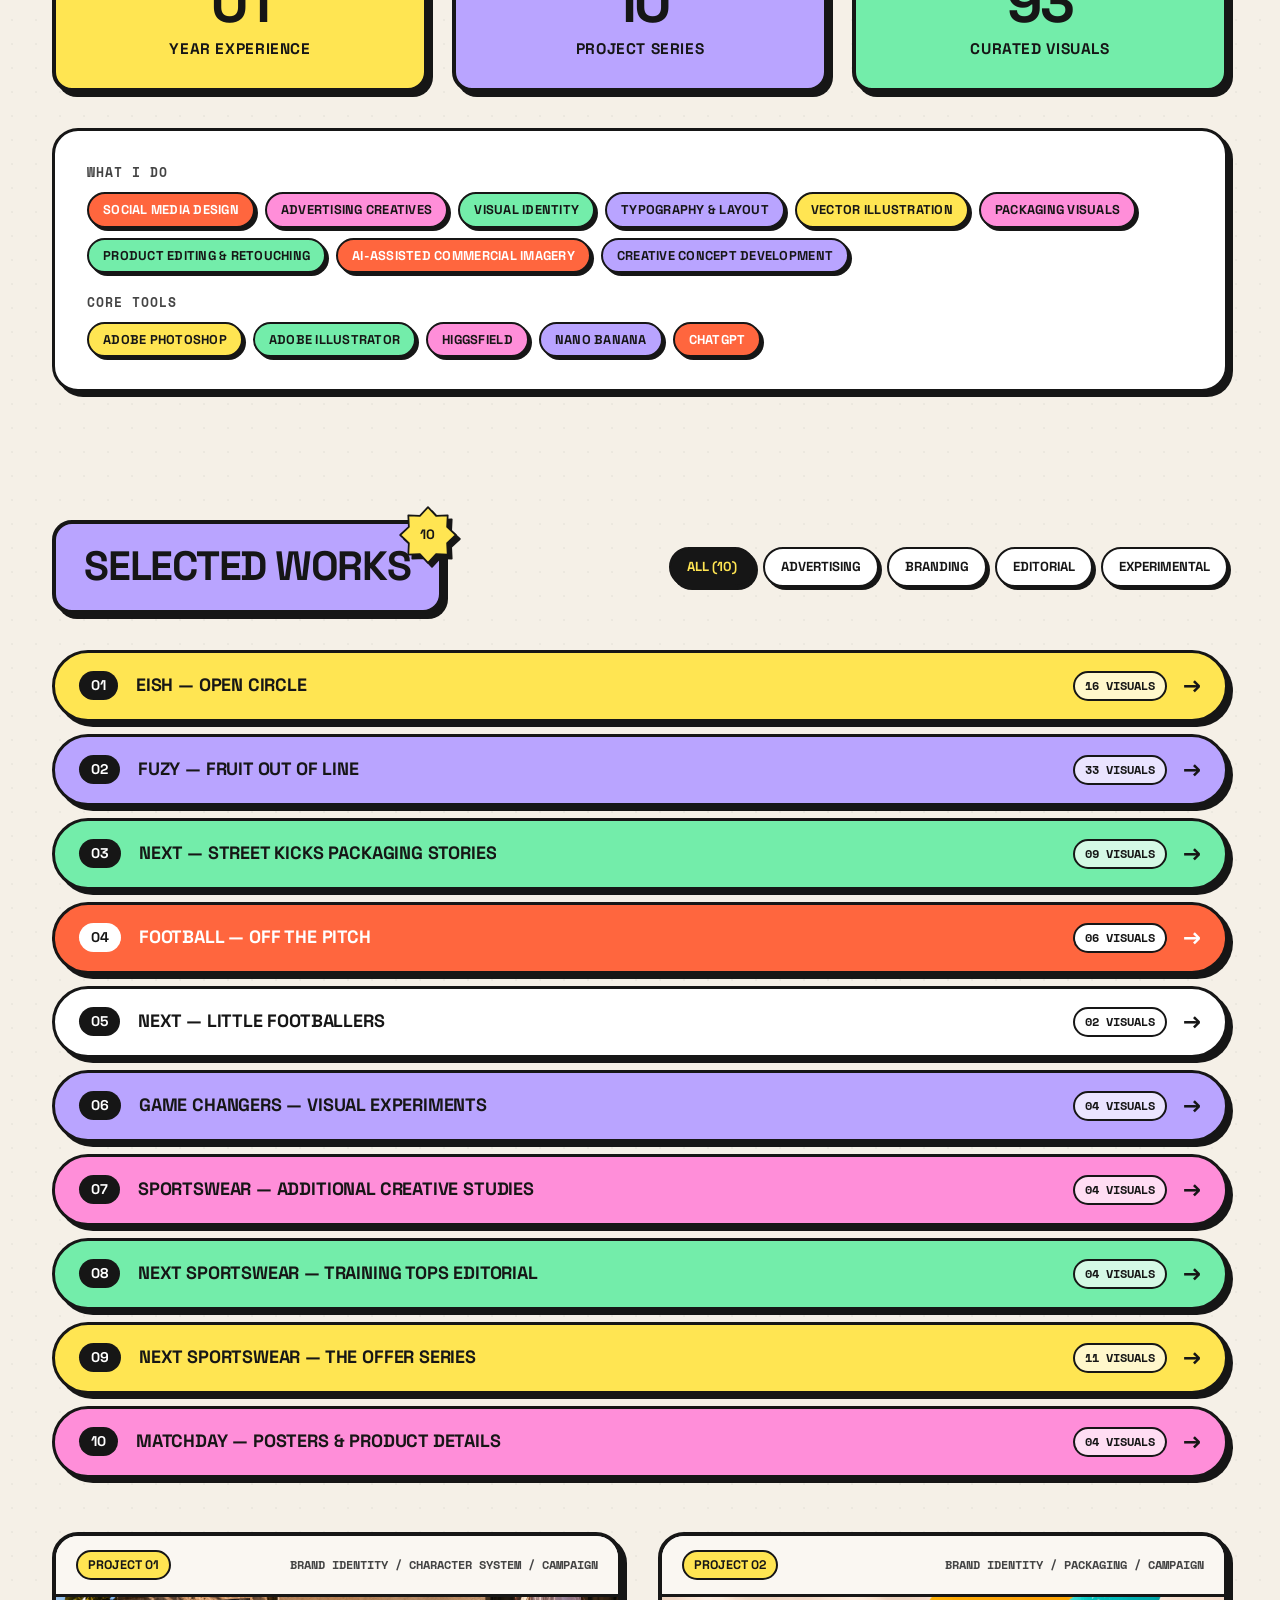
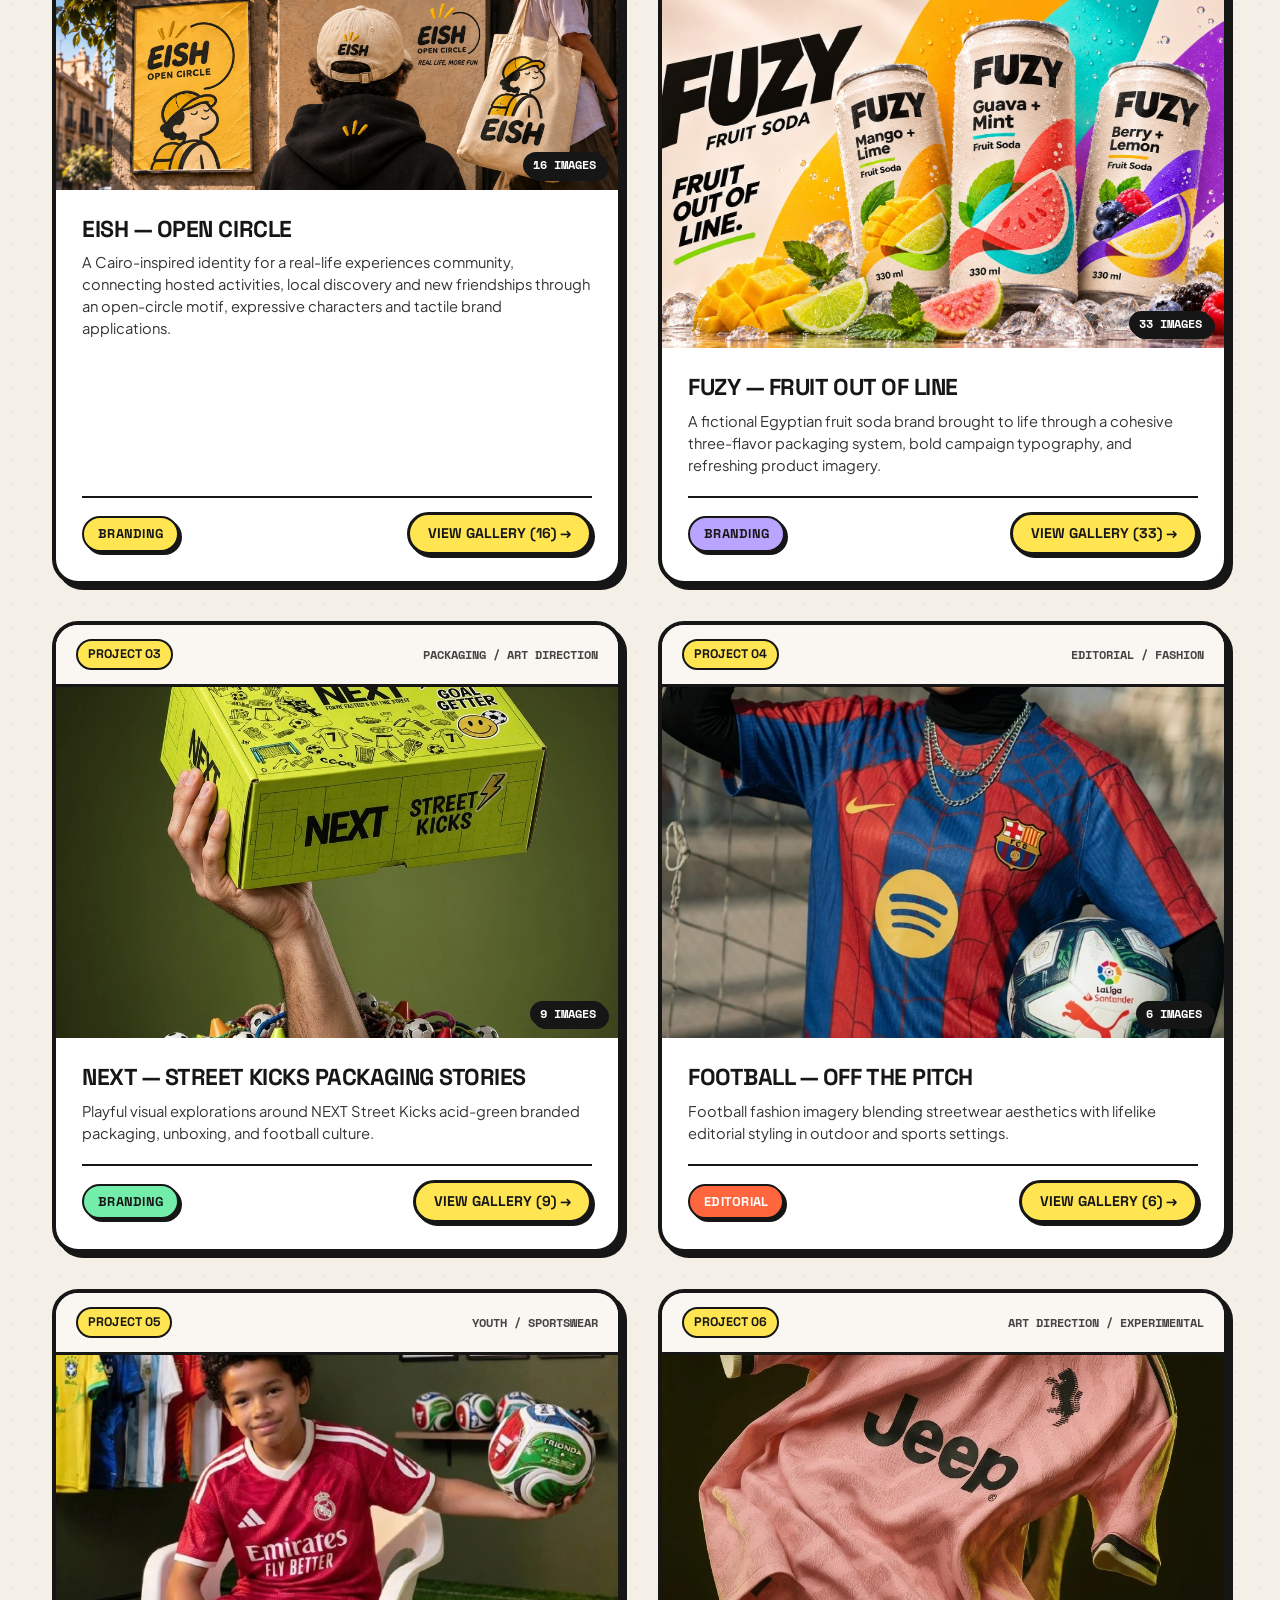
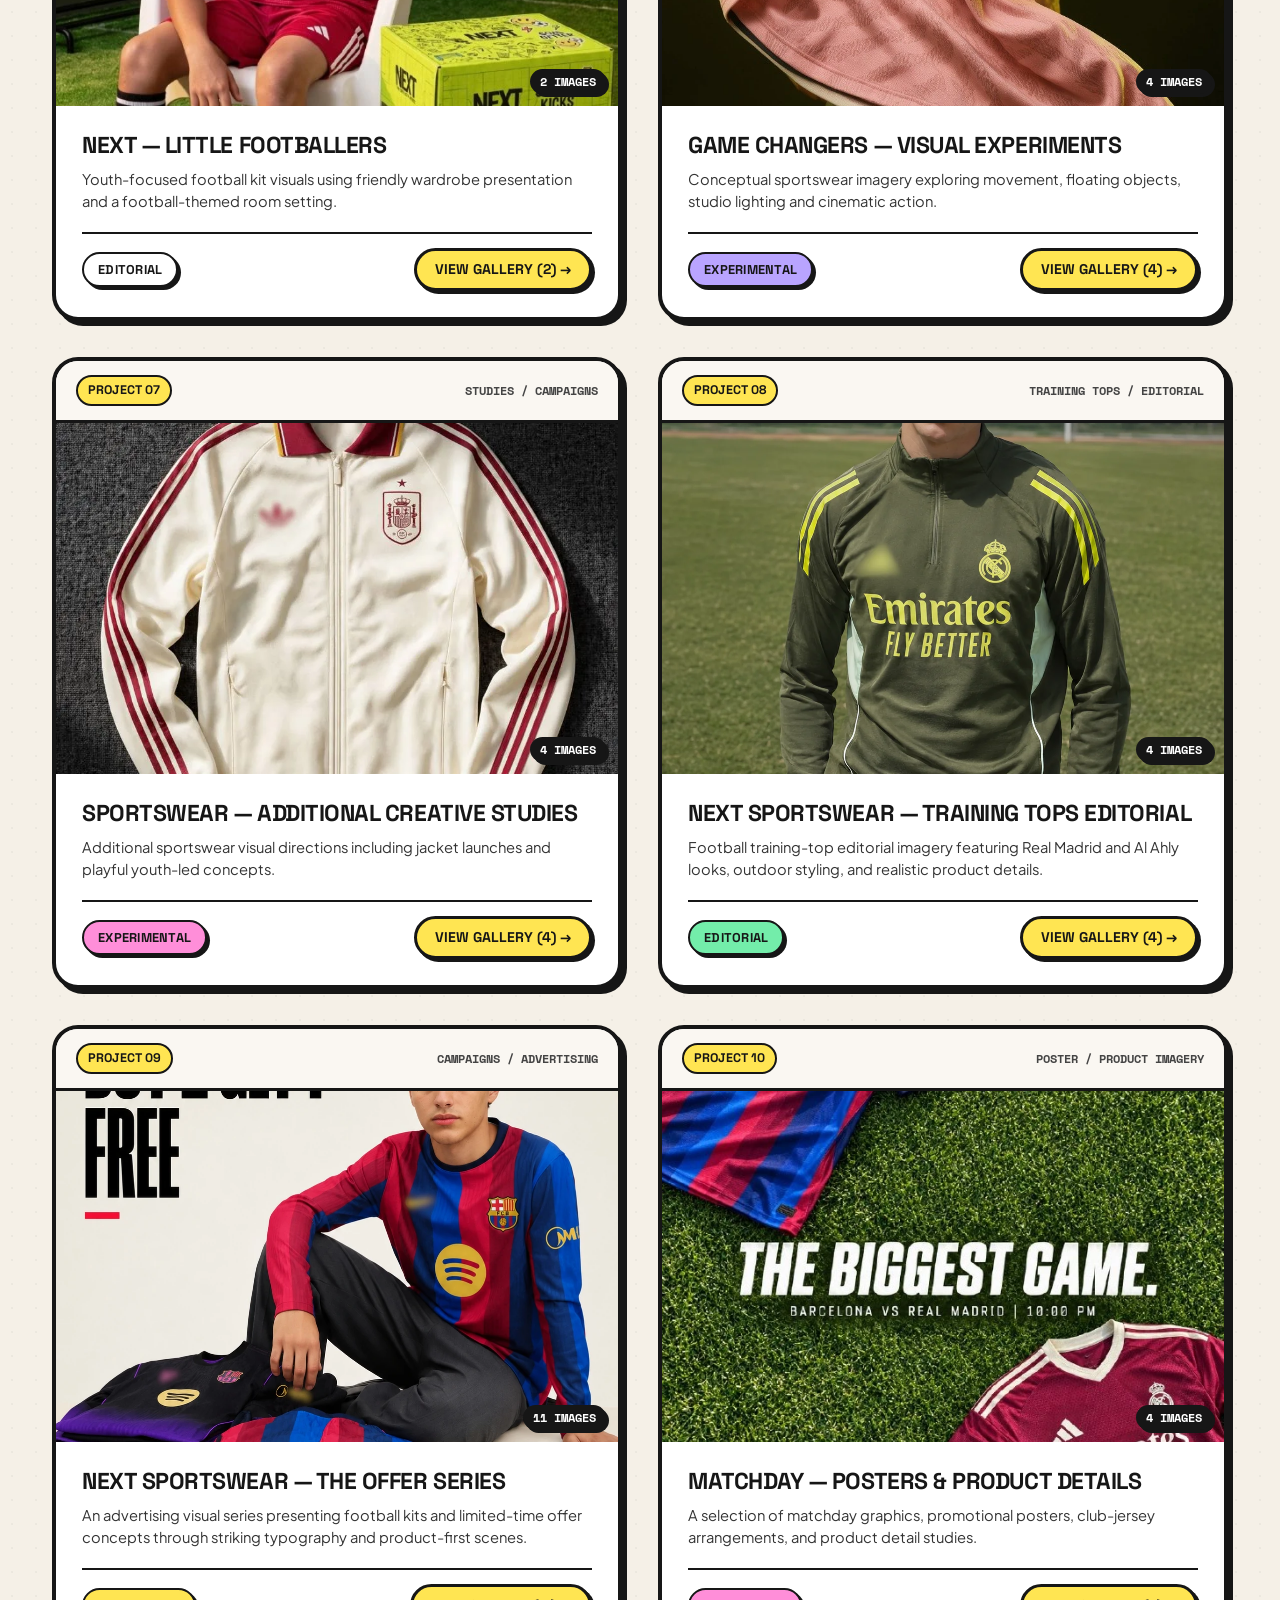
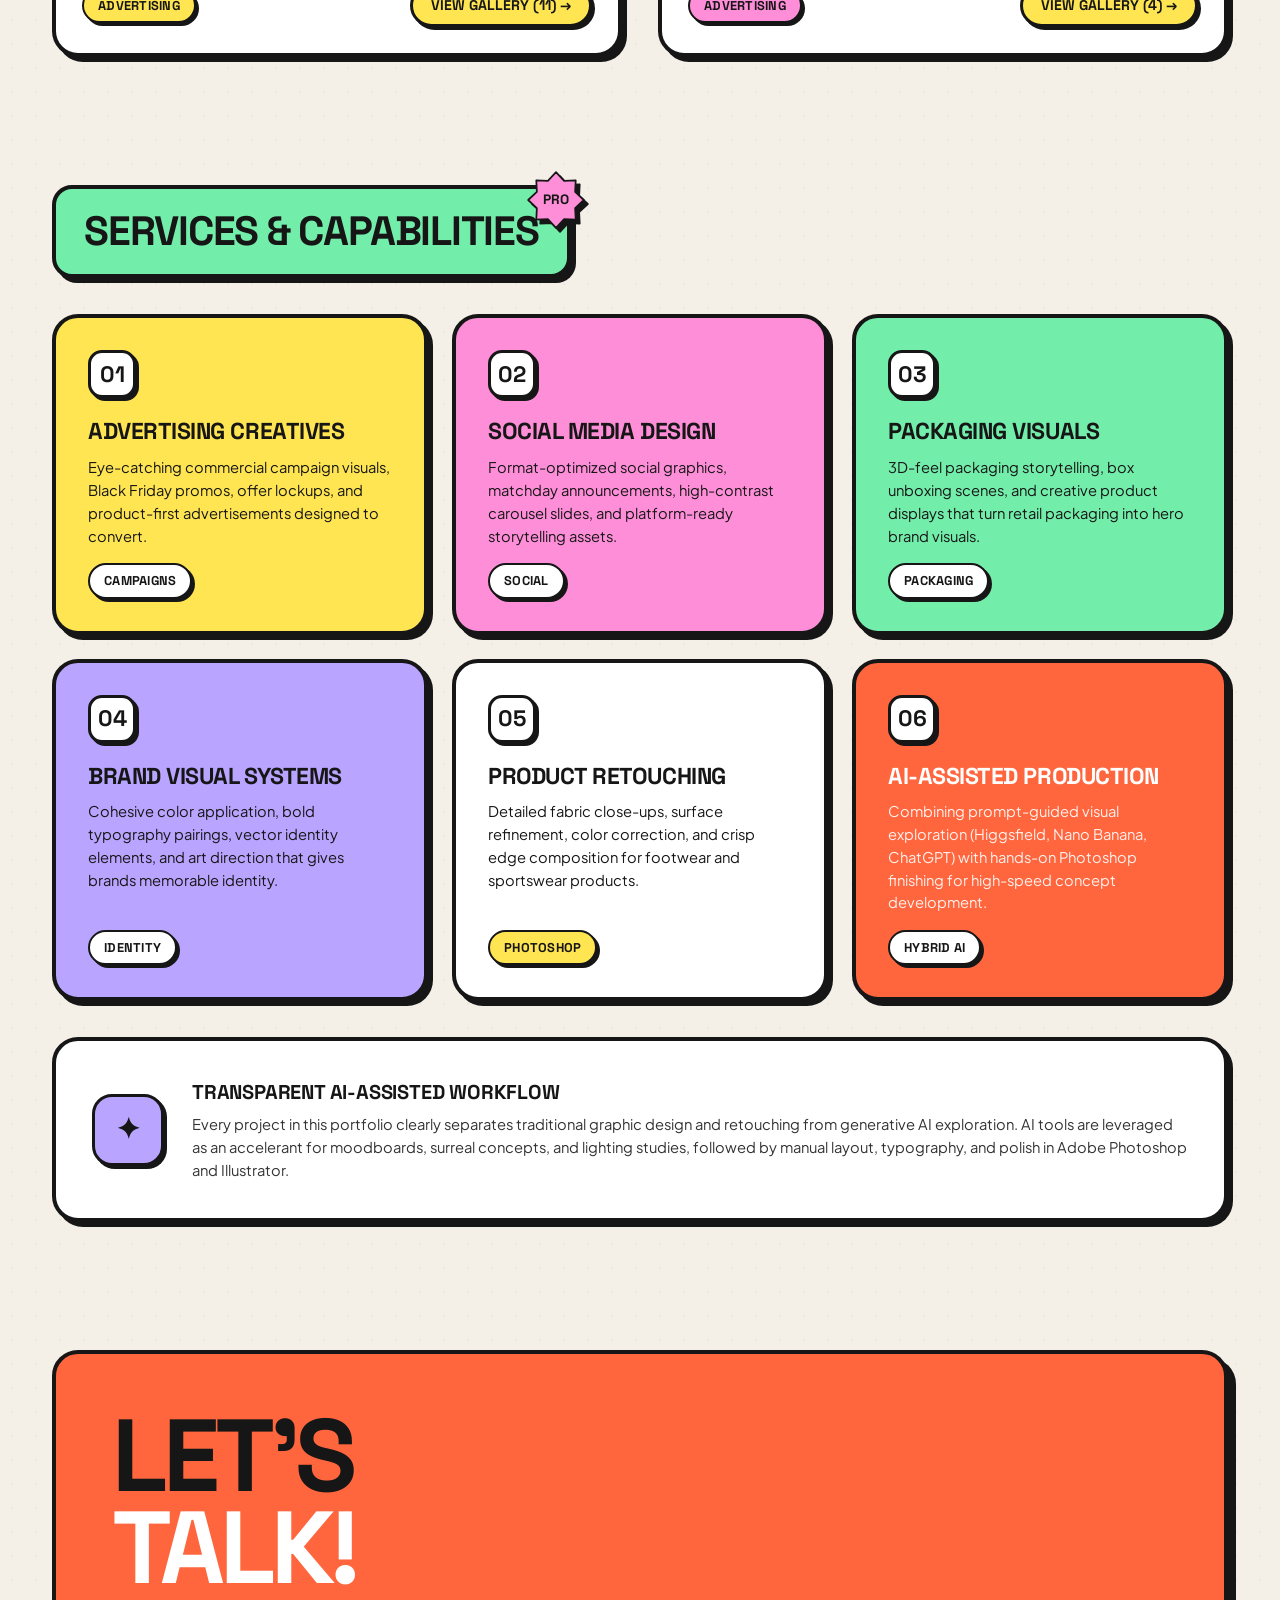
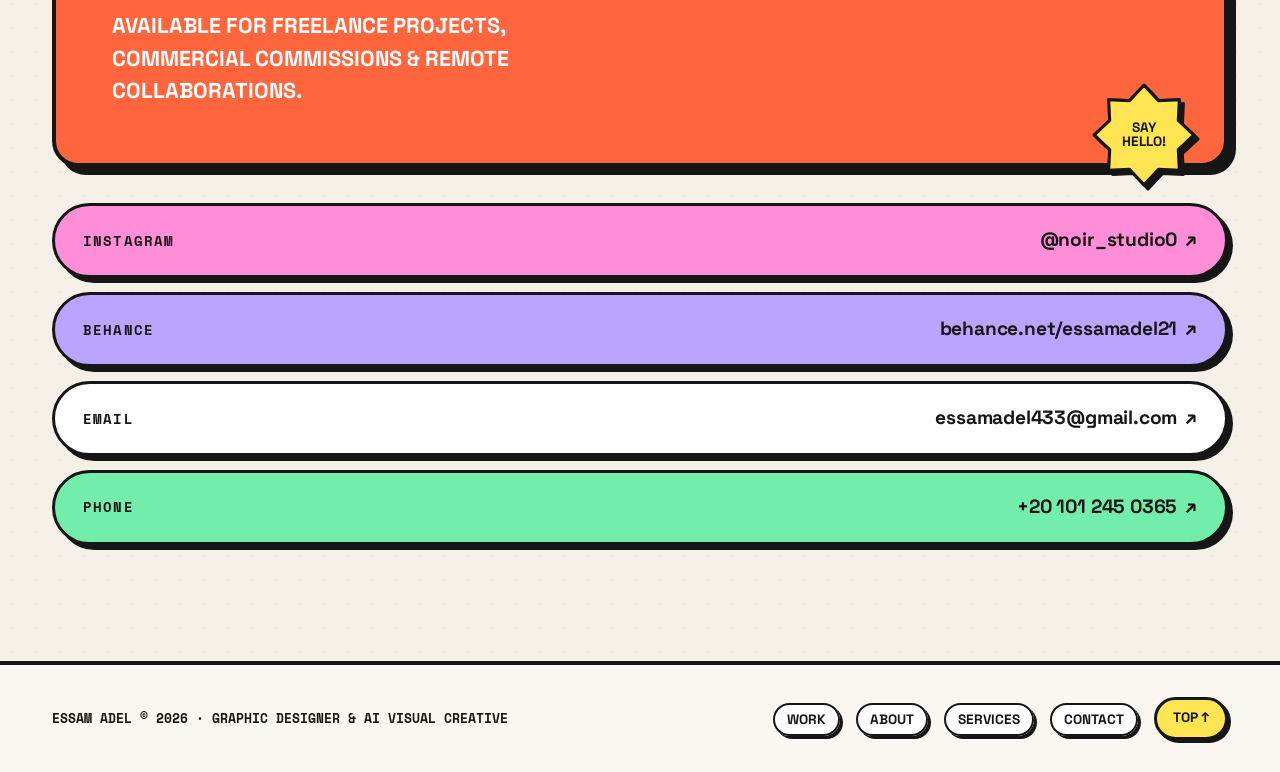
==== commit c4170a0e: "Add EISH Open Circle and reorder featured projects" ====
--- a/index.html
+++ b/index.html
@@ -11,14 +11,14 @@
   <!-- Open Graph / Meta -->
   <meta property="og:type" content="website">
   <meta property="og:title" content="Essam Adel — Graphic Designer & AI Visual Creative">
-  <meta property="og:description" content="Bold ideas. Clear visuals. Creative work that makes brands stand out. 9 project series across 77 curated visuals.">
+  <meta property="og:description" content="Bold ideas. Clear visuals. Creative work that makes brands stand out. 10 project series across 93 curated visuals.">
   <meta property="og:image" content="assets/images/barcelona-buy2get1.webp">
 
   <!-- Favicon -->
   <link rel="icon" type="image/svg+xml" href="data:image/svg+xml,<svg xmlns='http://www.w3.org/2000/svg' viewBox='0 0 32 32'><rect width='32' height='32' rx='6' fill='%23FFE552' stroke='%23161616' stroke-width='3'/><text x='16' y='22' font-family='sans-serif' font-weight='900' font-size='16' text-anchor='middle' fill='%23161616'>EA</text></svg>">
 
   <!-- Stylesheet -->
-  <link rel="stylesheet" href="styles.css">
+  <link rel="stylesheet" href="styles.css?v=eish-20261119">
 </head>
 <body>
 
@@ -196,11 +196,11 @@
             <div class="stat-label">YEAR EXPERIENCE</div>
           </div>
           <div class="stat-card lavender">
-            <div class="stat-number" data-project-count>09</div>
+            <div class="stat-number" data-project-count>10</div>
             <div class="stat-label">PROJECT SERIES</div>
           </div>
           <div class="stat-card mint">
-            <div class="stat-number" data-visual-count>77</div>
+            <div class="stat-number" data-visual-count>93</div>
             <div class="stat-label">CURATED VISUALS</div>
           </div>
         </div>
@@ -250,13 +250,13 @@
               <svg viewBox="0 0 100 100">
                 <polygon points="98,50 83,64 84,84 64,83 50,98 36,83 16,84 17,64 2,50 17,36 16,16 36,17 50,2 64,17 84,16 83,36" fill="#FFE552" stroke="#161616" stroke-width="3" stroke-linejoin="round"/>
               </svg>
-              <span data-project-count>09</span>
+              <span data-project-count>10</span>
             </div>
           </div>
 
           <!-- Category Filters -->
           <div class="work-filters" role="toolbar" aria-label="Project filter options">
-            <button type="button" class="filter-btn active" data-filter="all" data-all-projects>All (9)</button>
+            <button type="button" class="filter-btn active" data-filter="all" data-all-projects>All (10)</button>
             <button type="button" class="filter-btn" data-filter="advertising">Advertising</button>
             <button type="button" class="filter-btn" data-filter="branding">Branding</button>
             <button type="button" class="filter-btn" data-filter="editorial">Editorial</button>
@@ -265,29 +265,31 @@
         </div>
 
         <!-- 7 Horizontal Numbered Bars (Direct Reference Panel 3 Layout) -->
-        <div class="project-bars-list" role="navigation" aria-label="Direct project links"><!-- PROJECT_BARS_START --><a href="next-campaigns.html" class="project-bar-item c-yellow" data-category="advertising"><div class="bar-left"><span class="bar-num">01</span><span class="bar-title">NEXT SPORTSWEAR — THE OFFER SERIES</span></div><div class="bar-right"><span class="bar-count-badge">11 VISUALS</span><span class="bar-arrow">→</span></div></a>
-<a href="matchday-design.html" class="project-bar-item c-pink" data-category="advertising"><div class="bar-left"><span class="bar-num">02</span><span class="bar-title">MATCHDAY — POSTERS &amp; PRODUCT DETAILS</span></div><div class="bar-right"><span class="bar-count-badge">04 VISUALS</span><span class="bar-arrow">→</span></div></a>
+        <div class="project-bars-list" role="navigation" aria-label="Direct project links"><!-- PROJECT_BARS_START --><a href="eish-open-circle.html" class="project-bar-item c-yellow" data-category="branding"><div class="bar-left"><span class="bar-num">01</span><span class="bar-title">EISH — OPEN CIRCLE</span></div><div class="bar-right"><span class="bar-count-badge">16 VISUALS</span><span class="bar-arrow">→</span></div></a>
+<a href="fuzy-fruit-soda.html" class="project-bar-item c-lavender" data-category="branding"><div class="bar-left"><span class="bar-num">02</span><span class="bar-title">FUZY — FRUIT OUT OF LINE</span></div><div class="bar-right"><span class="bar-count-badge">33 VISUALS</span><span class="bar-arrow">→</span></div></a>
 <a href="street-kicks.html" class="project-bar-item c-mint" data-category="branding"><div class="bar-left"><span class="bar-num">03</span><span class="bar-title">NEXT — STREET KICKS PACKAGING STORIES</span></div><div class="bar-right"><span class="bar-count-badge">09 VISUALS</span><span class="bar-arrow">→</span></div></a>
 <a href="football-editorial.html" class="project-bar-item c-orange" data-category="editorial"><div class="bar-left"><span class="bar-num">04</span><span class="bar-title">FOOTBALL — OFF THE PITCH</span></div><div class="bar-right"><span class="bar-count-badge">06 VISUALS</span><span class="bar-arrow">→</span></div></a>
 <a href="kids-collection.html" class="project-bar-item c-white" data-category="editorial"><div class="bar-left"><span class="bar-num">05</span><span class="bar-title">NEXT — LITTLE FOOTBALLERS</span></div><div class="bar-right"><span class="bar-count-badge">02 VISUALS</span><span class="bar-arrow">→</span></div></a>
 <a href="visual-experiments.html" class="project-bar-item c-lavender" data-category="experimental"><div class="bar-left"><span class="bar-num">06</span><span class="bar-title">GAME CHANGERS — VISUAL EXPERIMENTS</span></div><div class="bar-right"><span class="bar-count-badge">04 VISUALS</span><span class="bar-arrow">→</span></div></a>
 <a href="sportswear-archive.html" class="project-bar-item c-pink" data-category="experimental"><div class="bar-left"><span class="bar-num">07</span><span class="bar-title">SPORTSWEAR — ADDITIONAL CREATIVE STUDIES</span></div><div class="bar-right"><span class="bar-count-badge">04 VISUALS</span><span class="bar-arrow">→</span></div></a>
 <a href="training-tops-editorial.html" class="project-bar-item c-mint" data-category="editorial"><div class="bar-left"><span class="bar-num">08</span><span class="bar-title">NEXT SPORTSWEAR — TRAINING TOPS EDITORIAL</span></div><div class="bar-right"><span class="bar-count-badge">04 VISUALS</span><span class="bar-arrow">→</span></div></a>
-<a href="fuzy-fruit-soda.html" class="project-bar-item c-lavender" data-category="branding"><div class="bar-left"><span class="bar-num">09</span><span class="bar-title">FUZY — FRUIT OUT OF LINE</span></div><div class="bar-right"><span class="bar-count-badge">33 VISUALS</span><span class="bar-arrow">→</span></div></a><!-- PROJECT_BARS_END -->
+<a href="next-campaigns.html" class="project-bar-item c-yellow" data-category="advertising"><div class="bar-left"><span class="bar-num">09</span><span class="bar-title">NEXT SPORTSWEAR — THE OFFER SERIES</span></div><div class="bar-right"><span class="bar-count-badge">11 VISUALS</span><span class="bar-arrow">→</span></div></a>
+<a href="matchday-design.html" class="project-bar-item c-pink" data-category="advertising"><div class="bar-left"><span class="bar-num">10</span><span class="bar-title">MATCHDAY — POSTERS &amp; PRODUCT DETAILS</span></div><div class="bar-right"><span class="bar-count-badge">04 VISUALS</span><span class="bar-arrow">→</span></div></a><!-- PROJECT_BARS_END -->
         </div>
 
         <!-- ===================================================================
              VISUAL PROJECT CARDS GRID (All 8 Projects Featured Visually)
              =================================================================== -->
-        <div class="project-cards-grid"><!-- PROJECT_CARDS_START --><article class="project-card" data-category="advertising"><div class="project-card-header"><span class="card-num-pill">PROJECT 01</span><span class="card-cat-pill">CAMPAIGNS / ADVERTISING</span></div><div class="project-card-thumb"><img src="barcelona-buy2get1.webp" alt="NEXT SPORTSWEAR — THE OFFER SERIES" loading="lazy"><span class="card-overlay-badge">11 IMAGES</span></div><div class="project-card-body"><div><h3 class="project-card-title">NEXT SPORTSWEAR — THE OFFER SERIES</h3><p class="project-card-desc">An advertising visual series presenting football kits and limited-time offer concepts through striking typography and product-first scenes.</p></div><div class="project-card-footer"><span class="pill-tag yellow">advertising</span><a href="next-campaigns.html" class="card-view-btn">View Gallery (11) →</a></div></div></article>
-<article class="project-card" data-category="advertising"><div class="project-card-header"><span class="card-num-pill">PROJECT 02</span><span class="card-cat-pill">POSTER / PRODUCT IMAGERY</span></div><div class="project-card-thumb"><img src="el-clasico-matchday.webp" alt="MATCHDAY — POSTERS &amp; PRODUCT DETAILS" loading="lazy"><span class="card-overlay-badge">4 IMAGES</span></div><div class="project-card-body"><div><h3 class="project-card-title">MATCHDAY — POSTERS &amp; PRODUCT DETAILS</h3><p class="project-card-desc">A selection of matchday graphics, promotional posters, club-jersey arrangements, and product detail studies.</p></div><div class="project-card-footer"><span class="pill-tag pink">advertising</span><a href="matchday-design.html" class="card-view-btn">View Gallery (4) →</a></div></div></article>
+        <div class="project-cards-grid"><!-- PROJECT_CARDS_START --><article class="project-card" data-category="branding"><div class="project-card-header"><span class="card-num-pill">PROJECT 01</span><span class="card-cat-pill">BRAND IDENTITY / CHARACTER SYSTEM / CAMPAIGN</span></div><div class="project-card-thumb is-panoramic"><img src="assets/eish/01_open_circle_cover.webp" alt="EISH — OPEN CIRCLE" loading="lazy"><span class="card-overlay-badge">16 IMAGES</span></div><div class="project-card-body"><div><h3 class="project-card-title">EISH — OPEN CIRCLE</h3><p class="project-card-desc">A Cairo-inspired identity for a real-life experiences community, connecting hosted activities, local discovery and new friendships through an open-circle motif, expressive characters and tactile brand applications.</p></div><div class="project-card-footer"><span class="pill-tag yellow">branding</span><a href="eish-open-circle.html" class="card-view-btn">View Gallery (16) →</a></div></div></article>
+<article class="project-card" data-category="branding"><div class="project-card-header"><span class="card-num-pill">PROJECT 02</span><span class="card-cat-pill">BRAND IDENTITY / PACKAGING / CAMPAIGN</span></div><div class="project-card-thumb"><img src="assets/fuzy/33_wide_flavor_hero.webp" alt="FUZY — FRUIT OUT OF LINE" loading="lazy"><span class="card-overlay-badge">33 IMAGES</span></div><div class="project-card-body"><div><h3 class="project-card-title">FUZY — FRUIT OUT OF LINE</h3><p class="project-card-desc">A fictional Egyptian fruit soda brand brought to life through a cohesive three-flavor packaging system, bold campaign typography, and refreshing product imagery.</p></div><div class="project-card-footer"><span class="pill-tag lavender">branding</span><a href="fuzy-fruit-soda.html" class="card-view-btn">View Gallery (33) →</a></div></div></article>
 <article class="project-card" data-category="branding"><div class="project-card-header"><span class="card-num-pill">PROJECT 03</span><span class="card-cat-pill">PACKAGING / ART DIRECTION</span></div><div class="project-card-thumb"><img src="street-kicks-box-hero.webp" alt="NEXT — STREET KICKS PACKAGING STORIES" loading="lazy"><span class="card-overlay-badge">9 IMAGES</span></div><div class="project-card-body"><div><h3 class="project-card-title">NEXT — STREET KICKS PACKAGING STORIES</h3><p class="project-card-desc">Playful visual explorations around NEXT Street Kicks acid-green branded packaging, unboxing, and football culture.</p></div><div class="project-card-footer"><span class="pill-tag mint">branding</span><a href="street-kicks.html" class="card-view-btn">View Gallery (9) →</a></div></div></article>
 <article class="project-card" data-category="editorial"><div class="project-card-header"><span class="card-num-pill">PROJECT 04</span><span class="card-cat-pill">EDITORIAL / FASHION</span></div><div class="project-card-thumb"><img src="barcelona-pitchside.webp" alt="FOOTBALL — OFF THE PITCH" loading="lazy"><span class="card-overlay-badge">6 IMAGES</span></div><div class="project-card-body"><div><h3 class="project-card-title">FOOTBALL — OFF THE PITCH</h3><p class="project-card-desc">Football fashion imagery blending streetwear aesthetics with lifelike editorial styling in outdoor and sports settings.</p></div><div class="project-card-footer"><span class="pill-tag orange">editorial</span><a href="football-editorial.html" class="card-view-btn">View Gallery (6) →</a></div></div></article>
 <article class="project-card" data-category="editorial"><div class="project-card-header"><span class="card-num-pill">PROJECT 05</span><span class="card-cat-pill">YOUTH / SPORTSWEAR</span></div><div class="project-card-thumb"><img src="kids-madrid-room.webp" alt="NEXT — LITTLE FOOTBALLERS" loading="lazy"><span class="card-overlay-badge">2 IMAGES</span></div><div class="project-card-body"><div><h3 class="project-card-title">NEXT — LITTLE FOOTBALLERS</h3><p class="project-card-desc">Youth-focused football kit visuals using friendly wardrobe presentation and a football-themed room setting.</p></div><div class="project-card-footer"><span class="pill-tag white">editorial</span><a href="kids-collection.html" class="card-view-btn">View Gallery (2) →</a></div></div></article>
 <article class="project-card" data-category="experimental"><div class="project-card-header"><span class="card-num-pill">PROJECT 06</span><span class="card-cat-pill">ART DIRECTION / EXPERIMENTAL</span></div><div class="project-card-thumb"><img src="juventus-floating-jersey.webp" alt="GAME CHANGERS — VISUAL EXPERIMENTS" loading="lazy"><span class="card-overlay-badge">4 IMAGES</span></div><div class="project-card-body"><div><h3 class="project-card-title">GAME CHANGERS — VISUAL EXPERIMENTS</h3><p class="project-card-desc">Conceptual sportswear imagery exploring movement, floating objects, studio lighting and cinematic action.</p></div><div class="project-card-footer"><span class="pill-tag lavender">experimental</span><a href="visual-experiments.html" class="card-view-btn">View Gallery (4) →</a></div></div></article>
 <article class="project-card" data-category="experimental"><div class="project-card-header"><span class="card-num-pill">PROJECT 07</span><span class="card-cat-pill">STUDIES / CAMPAIGNS</span></div><div class="project-card-thumb"><img src="spain-track-jacket.webp" alt="SPORTSWEAR — ADDITIONAL CREATIVE STUDIES" loading="lazy"><span class="card-overlay-badge">4 IMAGES</span></div><div class="project-card-body"><div><h3 class="project-card-title">SPORTSWEAR — ADDITIONAL CREATIVE STUDIES</h3><p class="project-card-desc">Additional sportswear visual directions including jacket launches and playful youth-led concepts.</p></div><div class="project-card-footer"><span class="pill-tag pink">experimental</span><a href="sportswear-archive.html" class="card-view-btn">View Gallery (4) →</a></div></div></article>
 <article class="project-card" data-category="editorial"><div class="project-card-header"><span class="card-num-pill">PROJECT 08</span><span class="card-cat-pill">TRAINING TOPS / EDITORIAL</span></div><div class="project-card-thumb"><img src="madrid-olive-portrait.webp" alt="NEXT SPORTSWEAR — TRAINING TOPS EDITORIAL" loading="lazy"><span class="card-overlay-badge">4 IMAGES</span></div><div class="project-card-body"><div><h3 class="project-card-title">NEXT SPORTSWEAR — TRAINING TOPS EDITORIAL</h3><p class="project-card-desc">Football training-top editorial imagery featuring Real Madrid and Al Ahly looks, outdoor styling, and realistic product details.</p></div><div class="project-card-footer"><span class="pill-tag mint">editorial</span><a href="training-tops-editorial.html" class="card-view-btn">View Gallery (4) →</a></div></div></article>
-<article class="project-card" data-category="branding"><div class="project-card-header"><span class="card-num-pill">PROJECT 09</span><span class="card-cat-pill">BRAND IDENTITY / PACKAGING / CAMPAIGN</span></div><div class="project-card-thumb"><img src="assets/fuzy/33_wide_flavor_hero.webp" alt="FUZY — FRUIT OUT OF LINE" loading="lazy"><span class="card-overlay-badge">33 IMAGES</span></div><div class="project-card-body"><div><h3 class="project-card-title">FUZY — FRUIT OUT OF LINE</h3><p class="project-card-desc">A fictional Egyptian fruit soda brand brought to life through a cohesive three-flavor packaging system, bold campaign typography, and refreshing product imagery.</p></div><div class="project-card-footer"><span class="pill-tag lavender">branding</span><a href="fuzy-fruit-soda.html" class="card-view-btn">View Gallery (33) →</a></div></div></article><!-- PROJECT_CARDS_END -->
+<article class="project-card" data-category="advertising"><div class="project-card-header"><span class="card-num-pill">PROJECT 09</span><span class="card-cat-pill">CAMPAIGNS / ADVERTISING</span></div><div class="project-card-thumb"><img src="barcelona-buy2get1.webp" alt="NEXT SPORTSWEAR — THE OFFER SERIES" loading="lazy"><span class="card-overlay-badge">11 IMAGES</span></div><div class="project-card-body"><div><h3 class="project-card-title">NEXT SPORTSWEAR — THE OFFER SERIES</h3><p class="project-card-desc">An advertising visual series presenting football kits and limited-time offer concepts through striking typography and product-first scenes.</p></div><div class="project-card-footer"><span class="pill-tag yellow">advertising</span><a href="next-campaigns.html" class="card-view-btn">View Gallery (11) →</a></div></div></article>
+<article class="project-card" data-category="advertising"><div class="project-card-header"><span class="card-num-pill">PROJECT 10</span><span class="card-cat-pill">POSTER / PRODUCT IMAGERY</span></div><div class="project-card-thumb"><img src="el-clasico-matchday.webp" alt="MATCHDAY — POSTERS &amp; PRODUCT DETAILS" loading="lazy"><span class="card-overlay-badge">4 IMAGES</span></div><div class="project-card-body"><div><h3 class="project-card-title">MATCHDAY — POSTERS &amp; PRODUCT DETAILS</h3><p class="project-card-desc">A selection of matchday graphics, promotional posters, club-jersey arrangements, and product detail studies.</p></div><div class="project-card-footer"><span class="pill-tag pink">advertising</span><a href="matchday-design.html" class="card-view-btn">View Gallery (4) →</a></div></div></article><!-- PROJECT_CARDS_END -->
         </div>
 
       </div>
@@ -466,8 +468,8 @@
   </footer>
 
   <!-- Scripts -->
-  <script src="projects.js"></script>
-  <script src="portfolio.js"></script>
+  <script src="projects.js?v=eish-20261119"></script>
+  <script src="portfolio.js?v=eish-20261119"></script>
   <script src="script.js"></script>
 </body>
 </html>
--- a/styles.css
+++ b/styles.css
@@ -978,6 +978,19 @@
   transform: scale(1.04);
 }
 
+.project-card-thumb.is-panoramic {
+  aspect-ratio: 2048 / 701;
+}
+
+.project-card-thumb.is-panoramic img {
+  object-fit: contain;
+}
+
+.project-card:hover .project-card-thumb.is-panoramic img,
+.gallery-item.is-panoramic:hover .gallery-image-link img {
+  transform: none;
+}
+
 .card-overlay-badge {
   position: absolute;
   bottom: 12px;
@@ -1541,6 +1554,10 @@
   flex-direction: column;
   transition: transform 0.2s ease, box-shadow 0.2s ease;
   position: relative;
+}
+
+.gallery-item.is-panoramic {
+  grid-column: 1 / -1;
 }
 
 .gallery-item:hover {
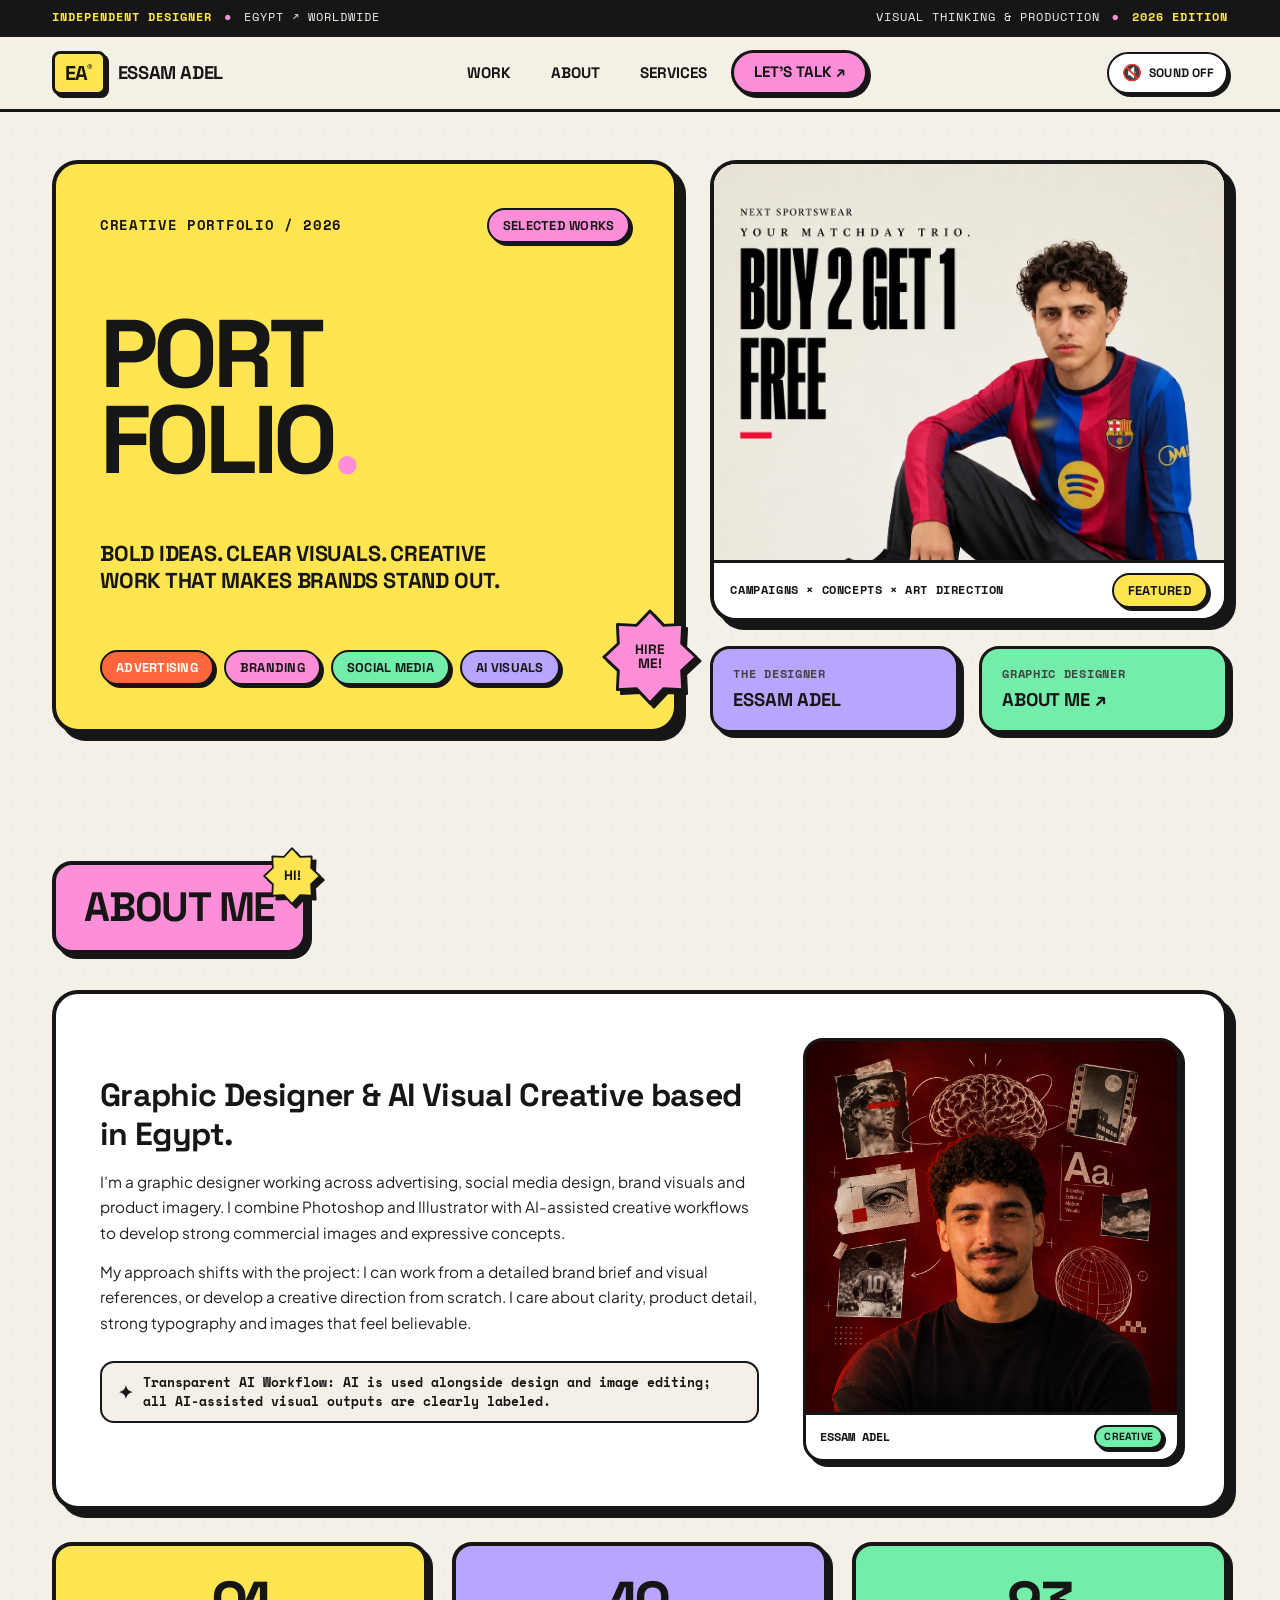
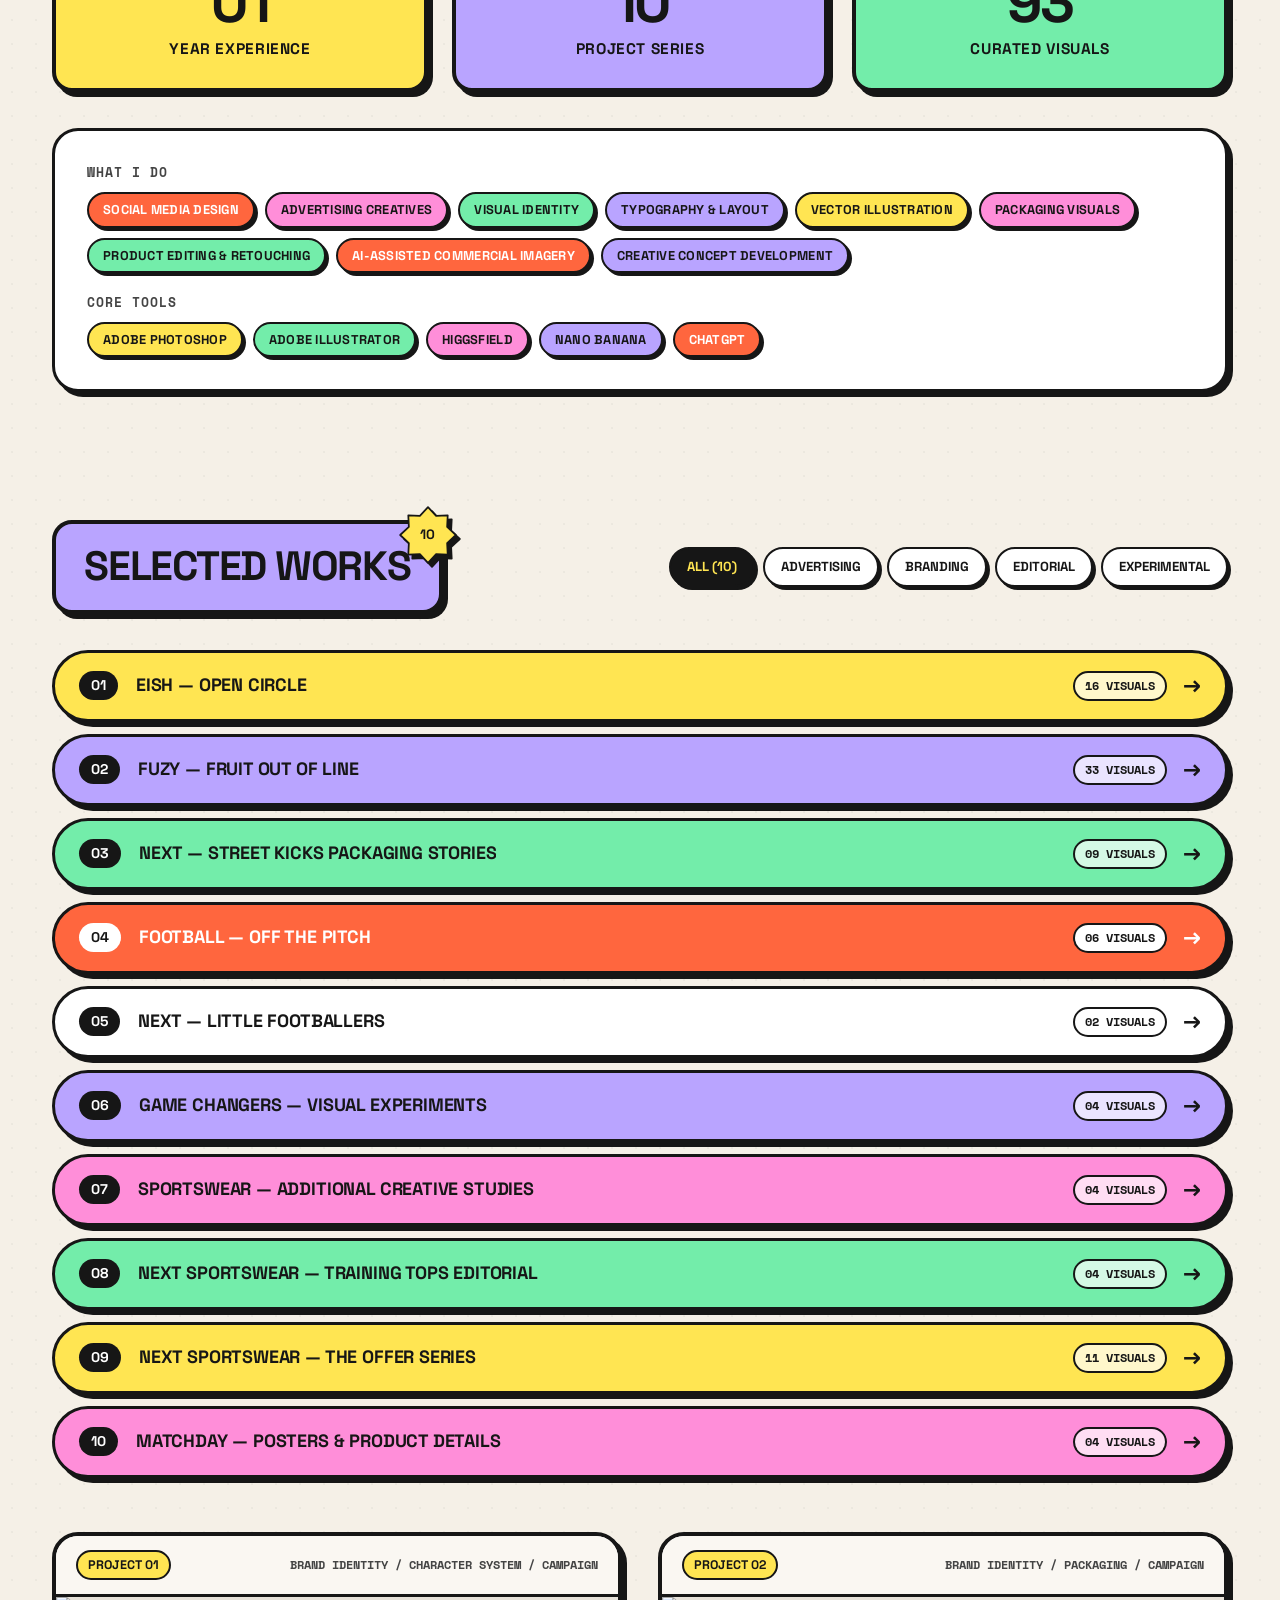
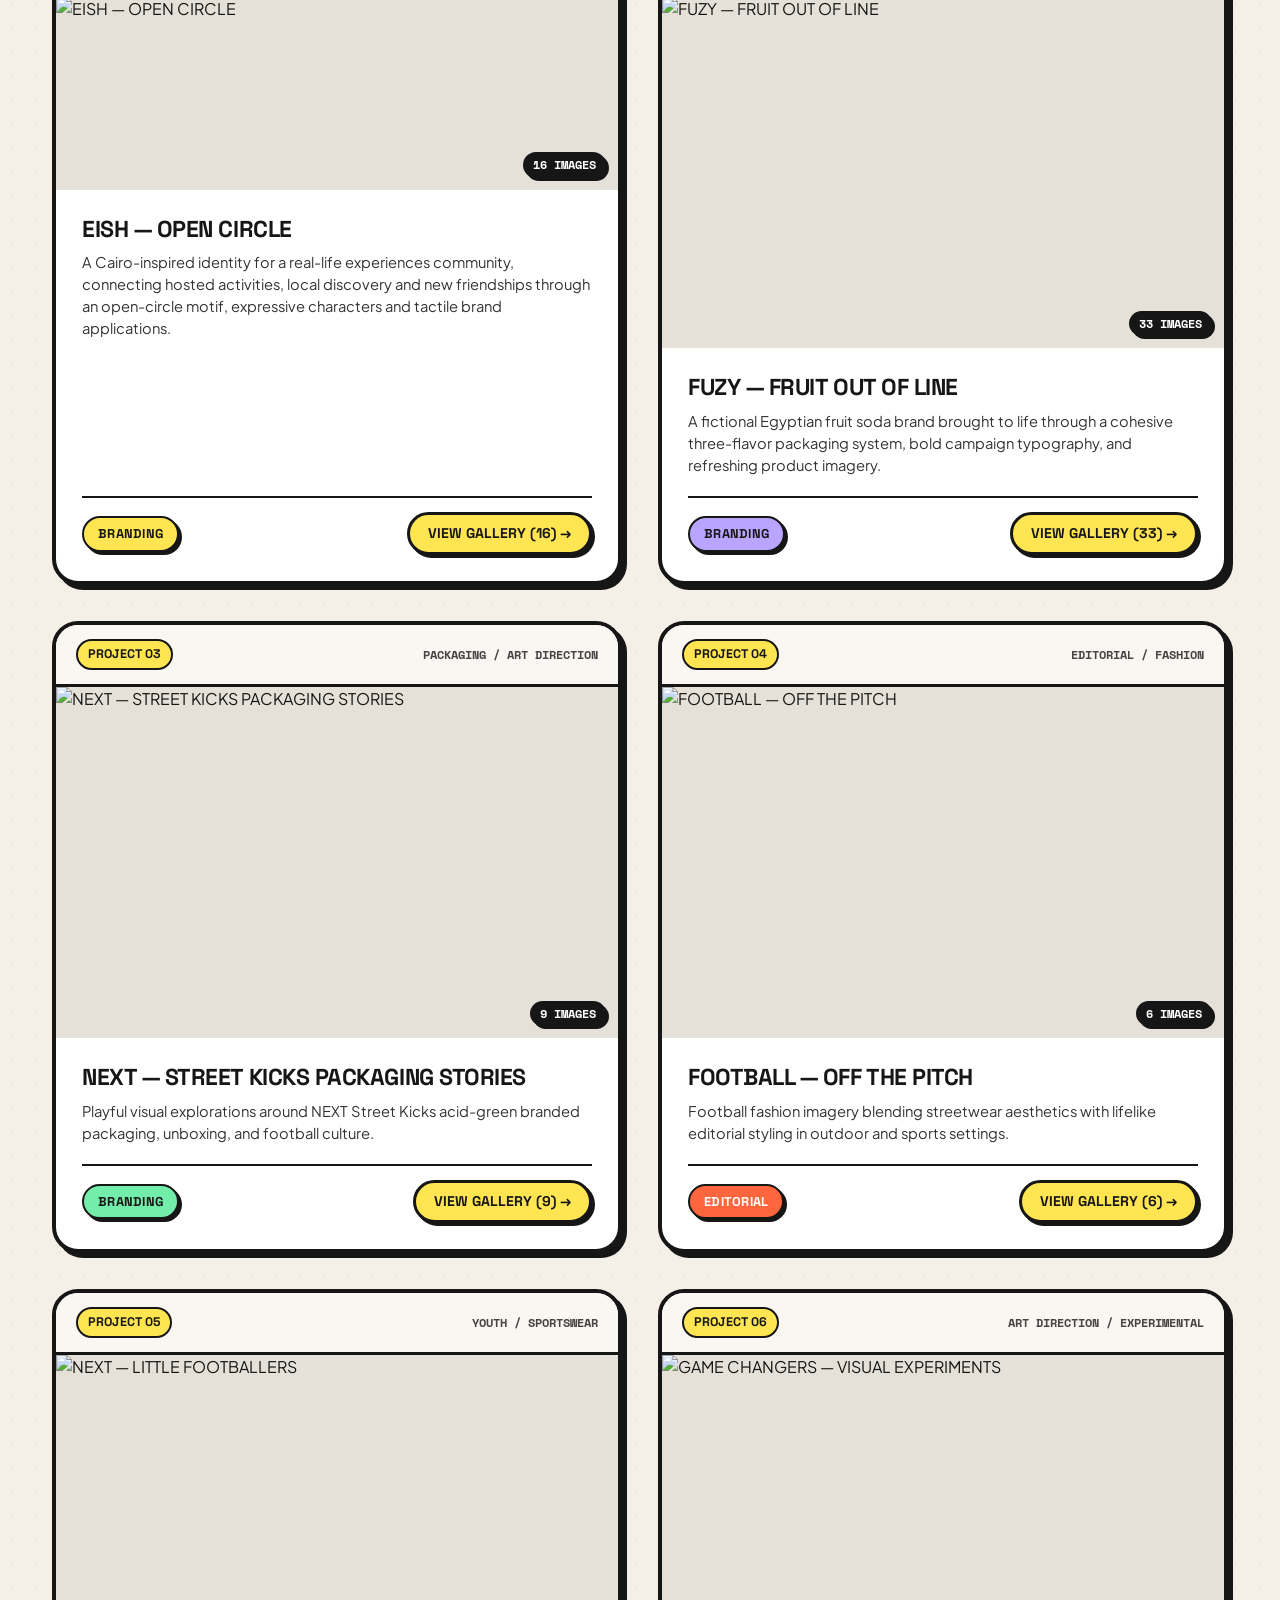
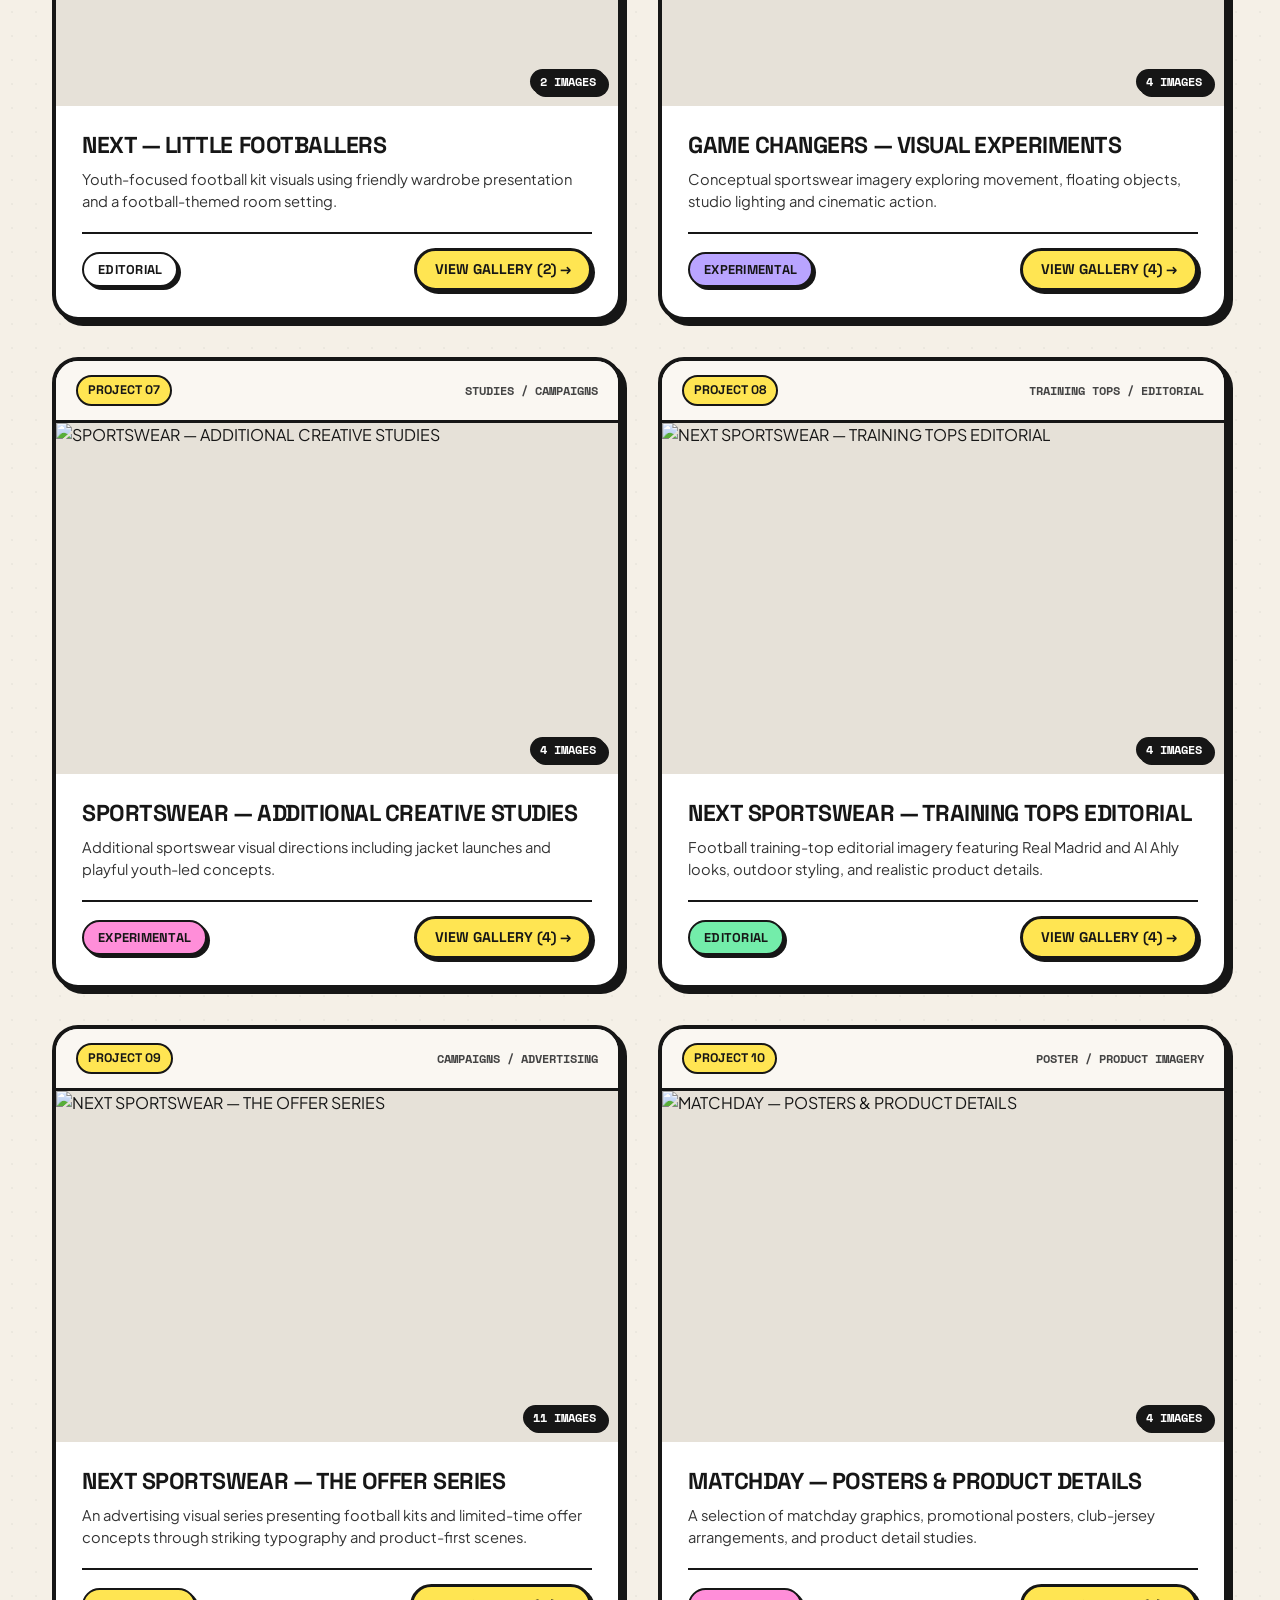
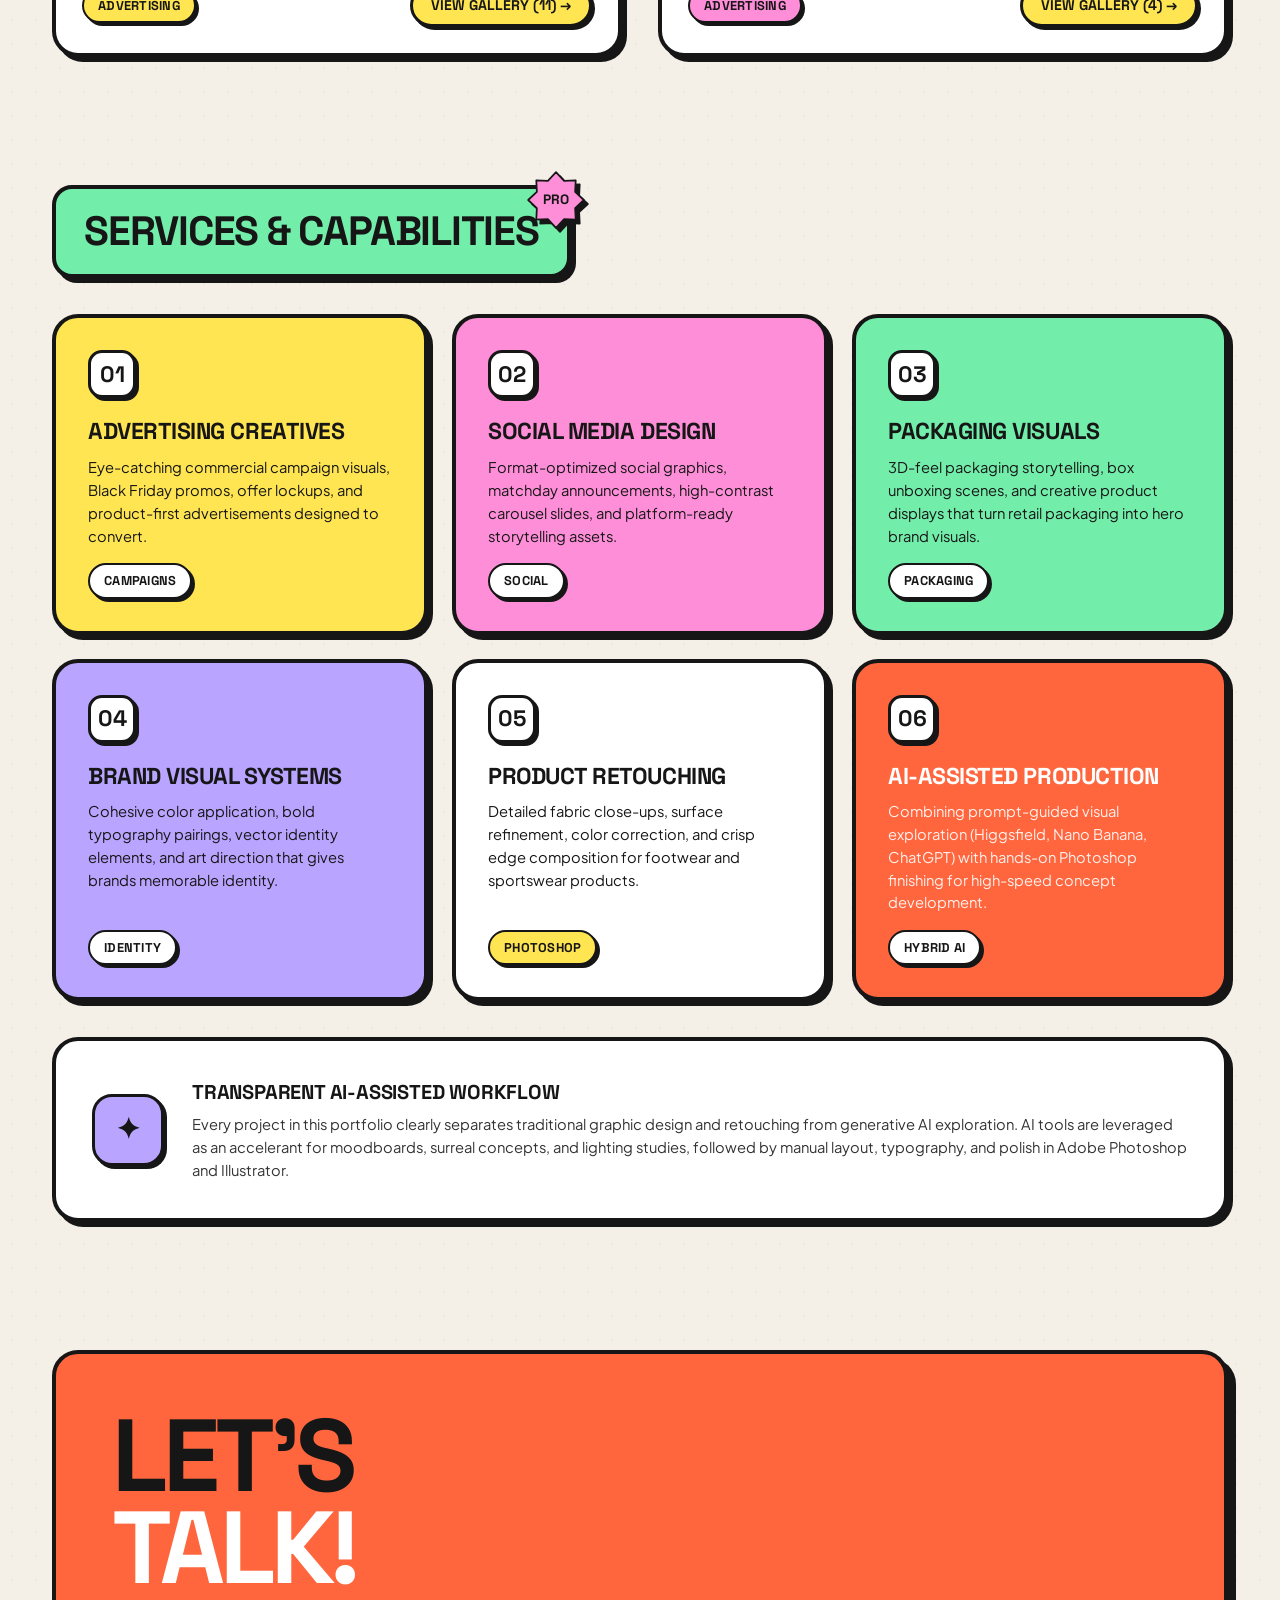
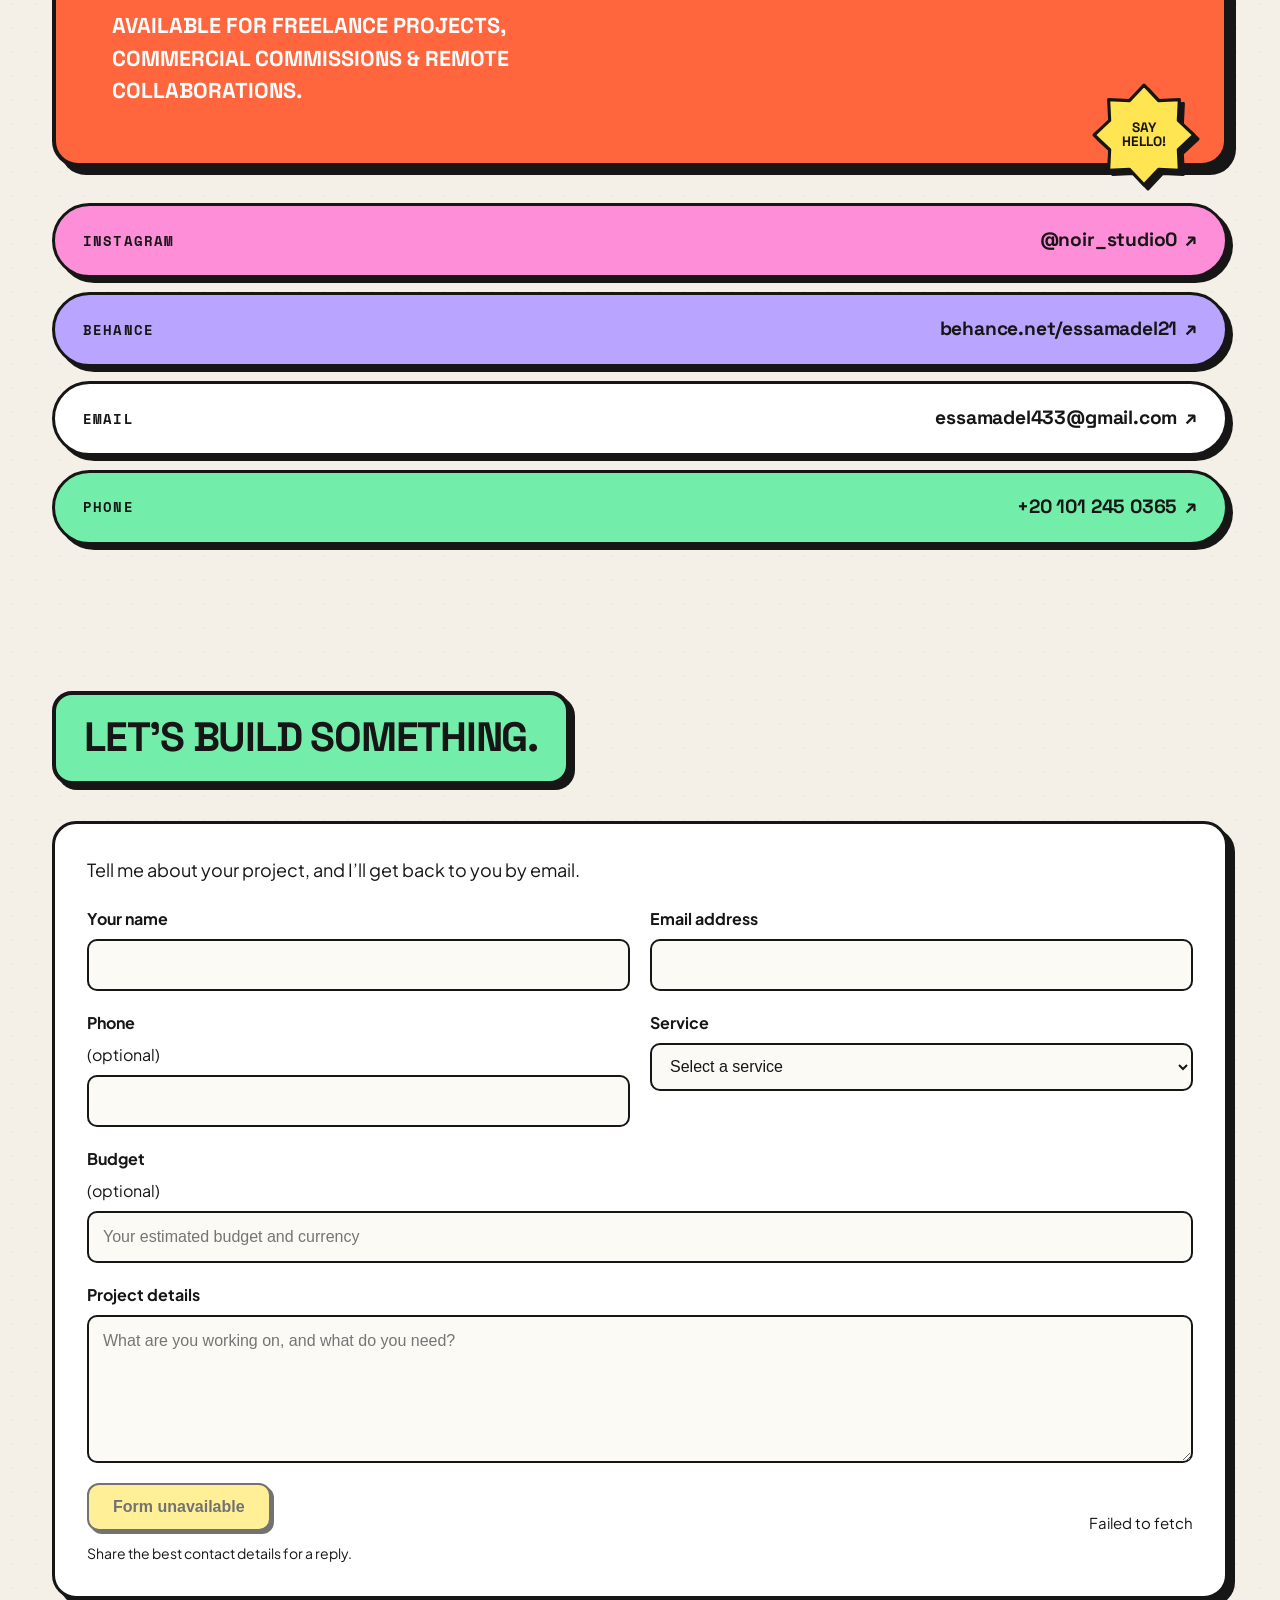
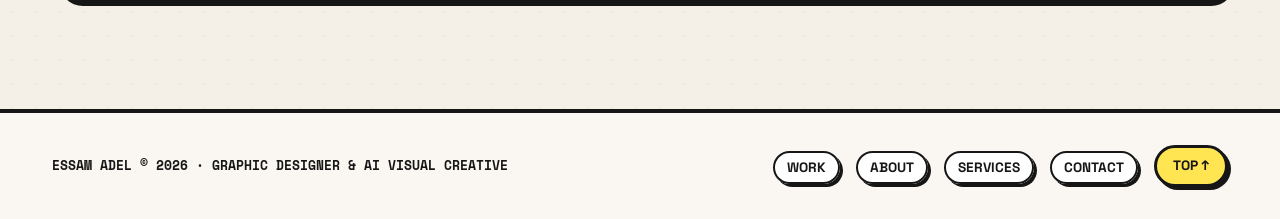
==== commit 3be431b3: "Add portfolio studio drafts, requests, engagement, optimized images and sharing" ====
--- a/index.html
+++ b/index.html
@@ -18,7 +18,7 @@
   <link rel="icon" type="image/svg+xml" href="data:image/svg+xml,<svg xmlns='http://www.w3.org/2000/svg' viewBox='0 0 32 32'><rect width='32' height='32' rx='6' fill='%23FFE552' stroke='%23161616' stroke-width='3'/><text x='16' y='22' font-family='sans-serif' font-weight='900' font-size='16' text-anchor='middle' fill='%23161616'>EA</text></svg>">
 
   <!-- Stylesheet -->
-  <link rel="stylesheet" href="styles.css?v=eish-20261119">
+  <link rel="stylesheet" href="styles.css?v=studio-20261119-3">
 </head>
 <body>
 
@@ -468,8 +468,9 @@
   </footer>
 
   <!-- Scripts -->
-  <script src="projects.js?v=eish-20261119"></script>
-  <script src="portfolio.js?v=eish-20261119"></script>
-  <script src="script.js"></script>
+  <script src="projects.js?v=studio-20261119-3"></script>
+  <script src="portfolio.js?v=studio-20261119-3"></script>
+  <script src="inquiries.js?v=studio-20261119-3"></script>
+  <script src="script.js?v=studio-20261119-3"></script>
 </body>
 </html>
--- a/styles.css
+++ b/styles.css
@@ -2023,3 +2023,11 @@
   .arcade-sound-toggle { transition: none; }
   .arcade-sound-toggle:hover { transform: none; }
 }
+
+/* Respect hidden project sections while managed content loads. */
+[hidden] { display: none !important; }
+
+/* Direct project requests. */
+.inquiry-section{padding-top:70px;padding-bottom:70px}.inquiry-panel{padding:32px;background:#fff;border:3px solid #161616;border-radius:24px;box-shadow:7px 7px 0 #161616}.inquiry-intro{font-size:18px;margin-bottom:24px}.inquiry-form{display:grid;grid-template-columns:repeat(2,minmax(0,1fr));gap:20px}.inquiry-form label{display:flex;flex-direction:column;gap:8px;font-weight:700;font-size:16px}.inquiry-form label span{font-weight:400}.inquiry-form input,.inquiry-form textarea,.inquiry-form select{width:100%;min-height:48px;padding:12px 14px;border:2px solid #161616;border-radius:10px;font:400 16px/1.5 Arial,sans-serif;background:#fbfaf5;color:#161616}.inquiry-form textarea{resize:vertical}.inquiry-full{grid-column:1/-1}.inquiry-honeypot{position:absolute!important;left:-10000px;width:1px;height:1px;overflow:hidden}.inquiry-submit{display:flex;align-items:center;gap:24px;justify-content:space-between}.inquiry-button{min-height:48px;padding:12px 24px;border:2px solid #161616;border-radius:12px;font:700 16px Arial,sans-serif;background:#ffe552;box-shadow:3px 3px 0 #161616;cursor:pointer}.inquiry-button:disabled{opacity:.6;cursor:wait}.inquiry-small{font-size:14px;margin-top:12px}.inquiry-submit [role=status]{font-size:15px;max-width:500px}.inquiry-success{color:#137143}.inquiry-error{color:#a72d26}@media(max-width:600px){.inquiry-form{grid-template-columns:1fr}.inquiry-panel{padding:22px}.inquiry-submit{align-items:start;flex-direction:column}.inquiry-section{padding-top:45px;padding-bottom:45px}}
+
+.copy-project-share{font:700 14px var(--font-main,Arial,sans-serif);border:2px solid #161616;border-radius:24px;background:#fff;padding:10px 18px;cursor:pointer;margin-top:16px}.hero-image-wrap>a{display:block;width:100%;height:100%}.hero-image-wrap>a>img{width:100%;height:100%;object-fit:cover}
